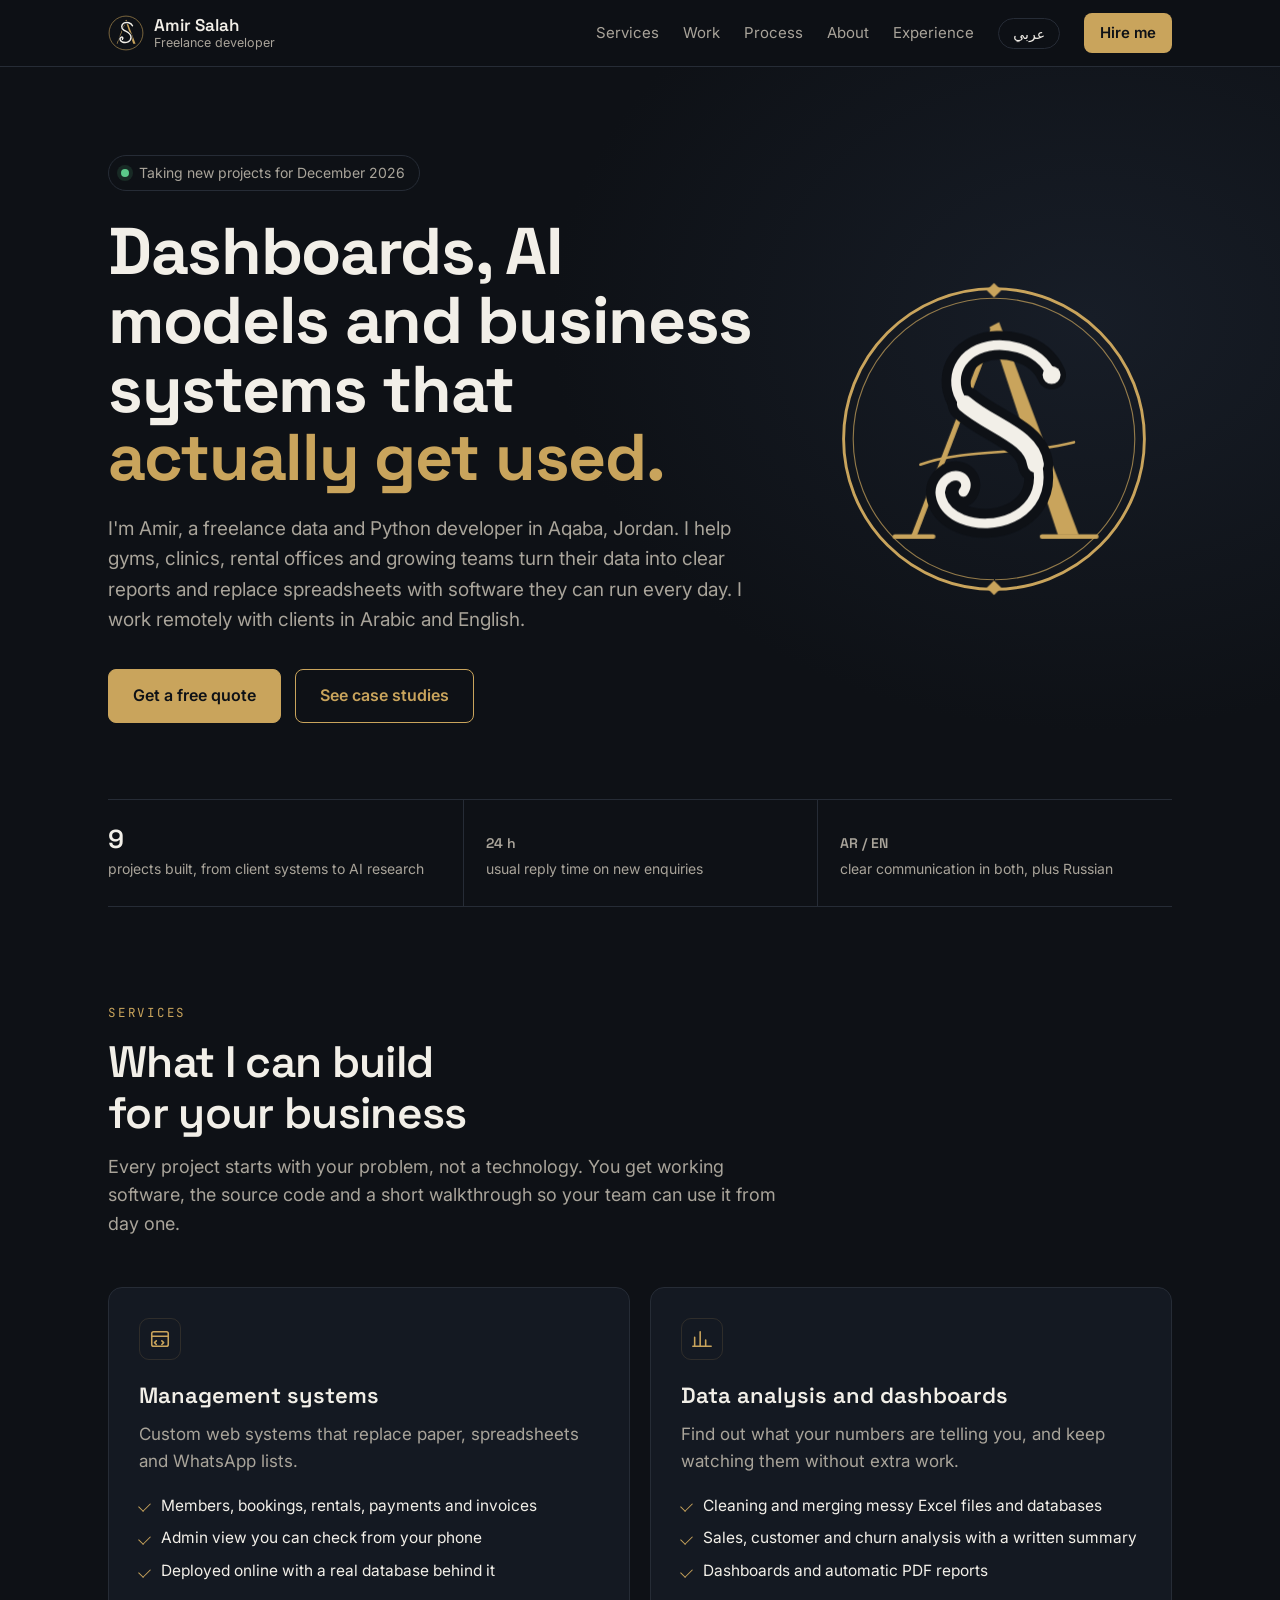
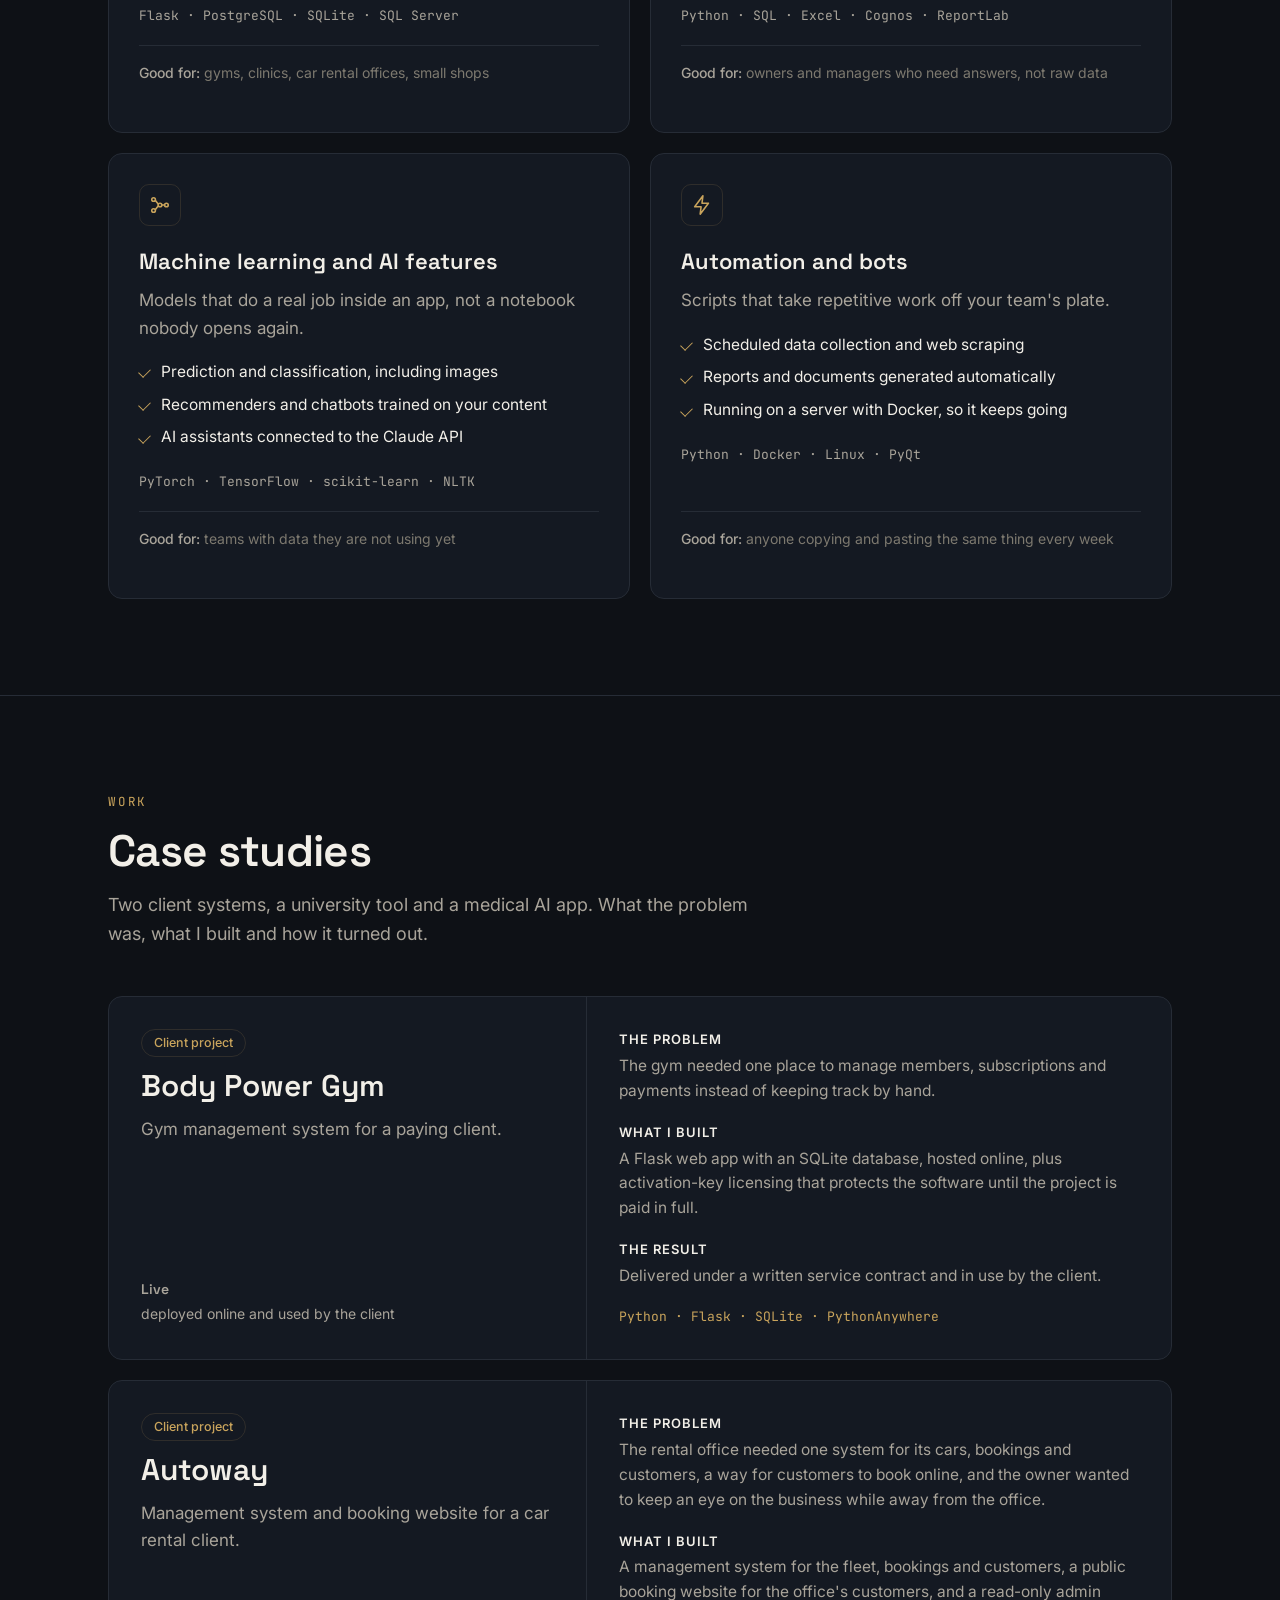
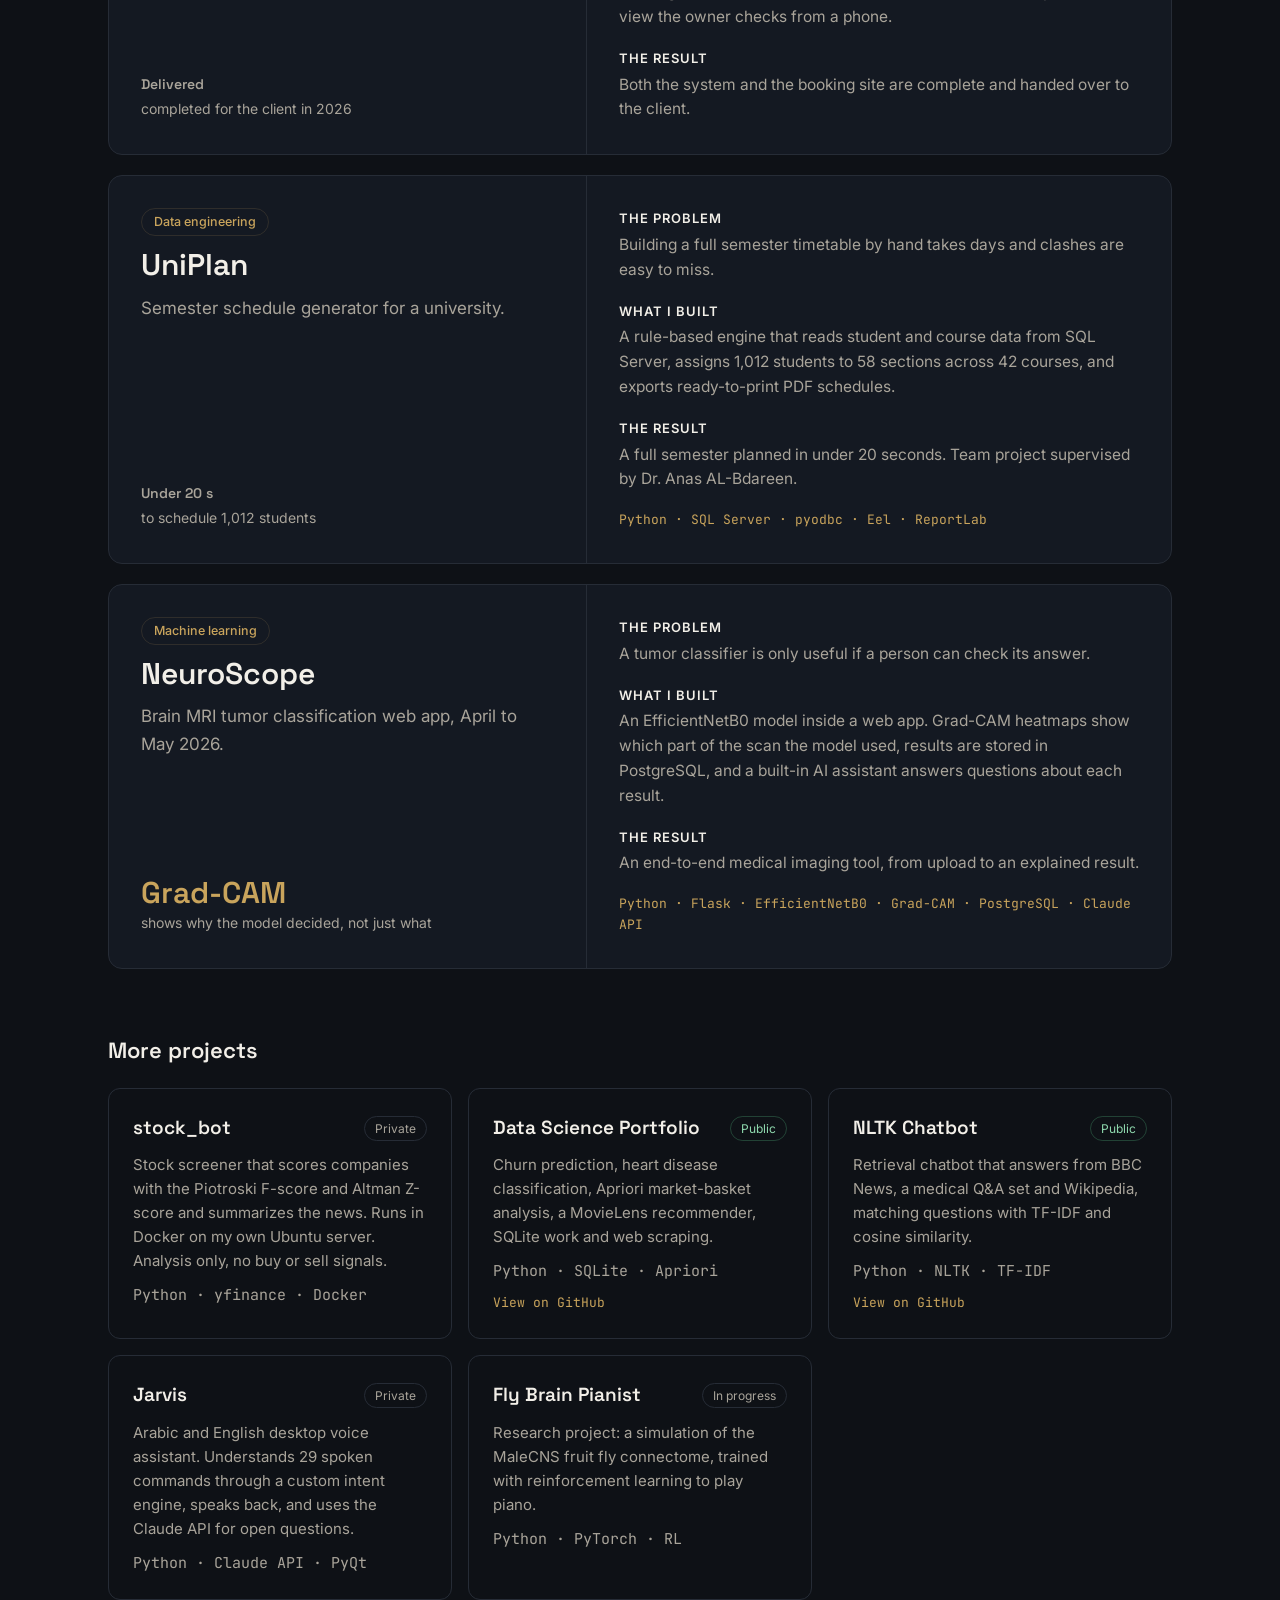
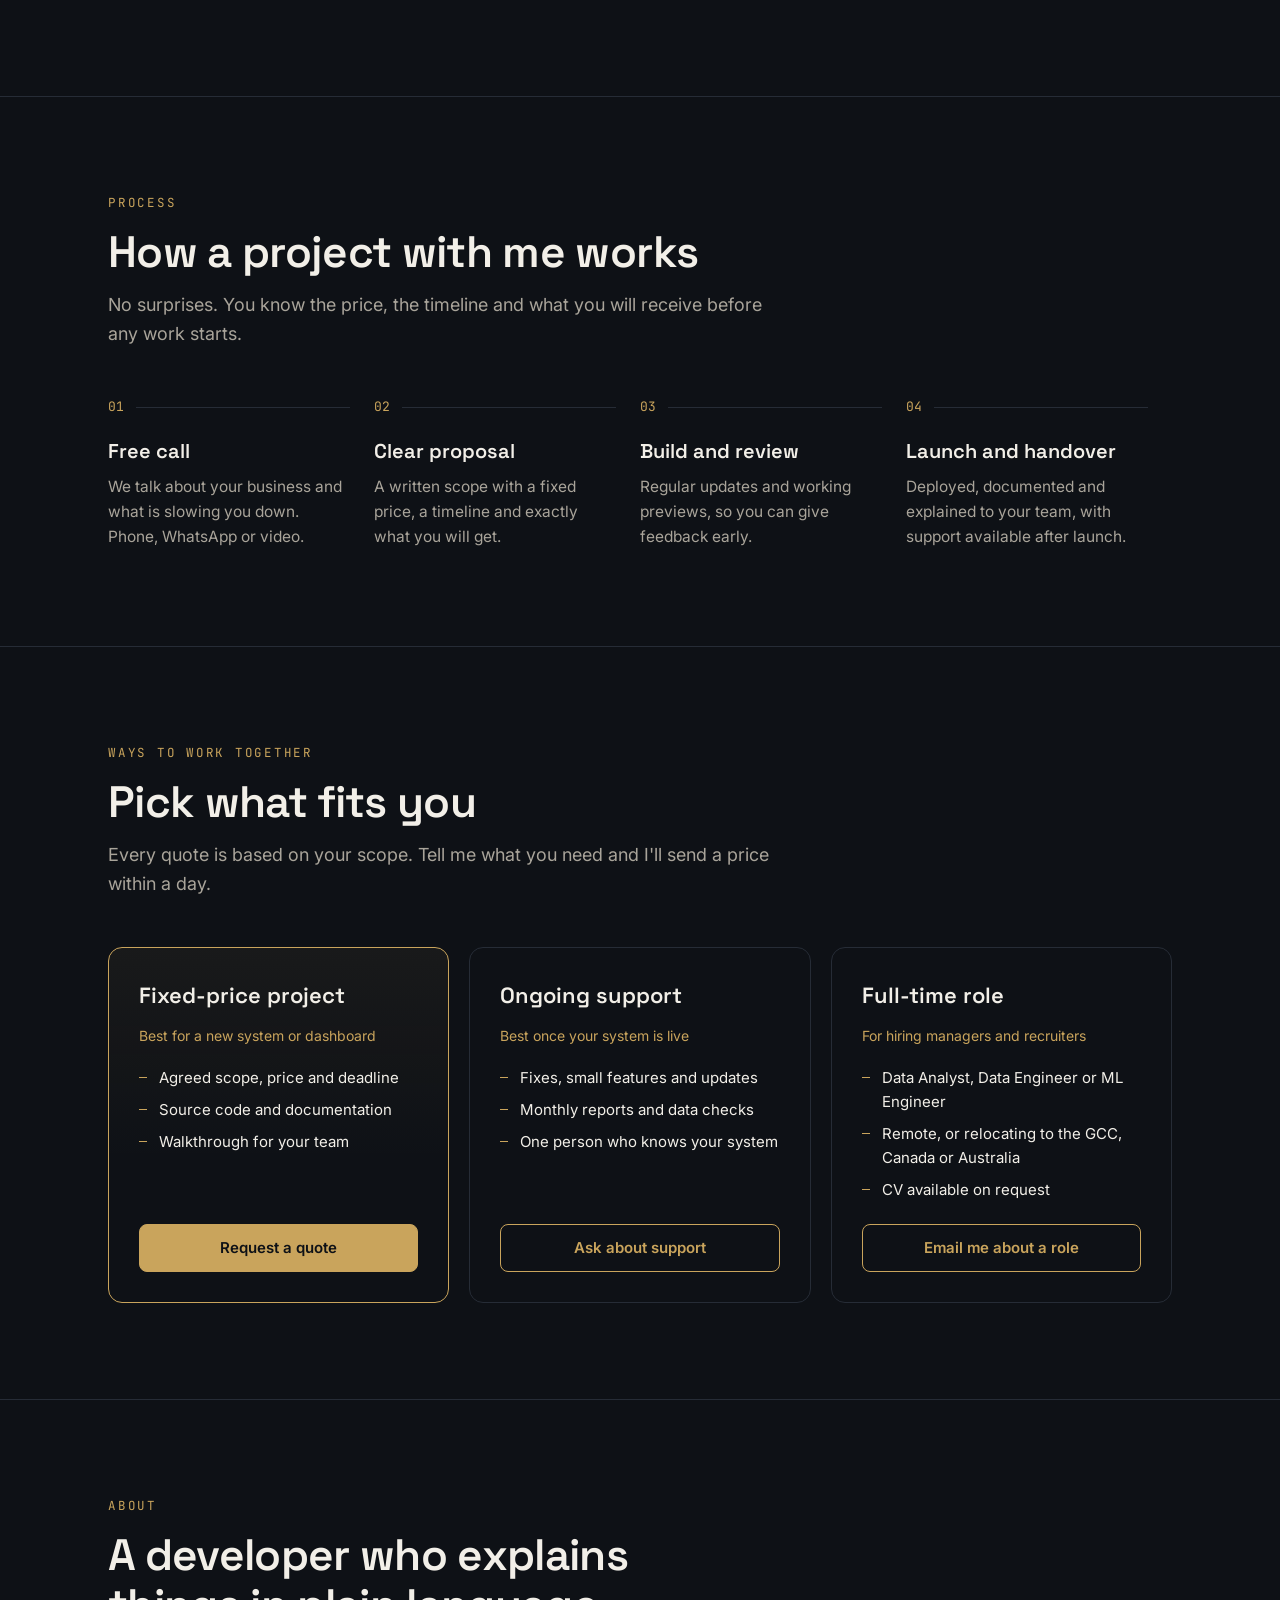
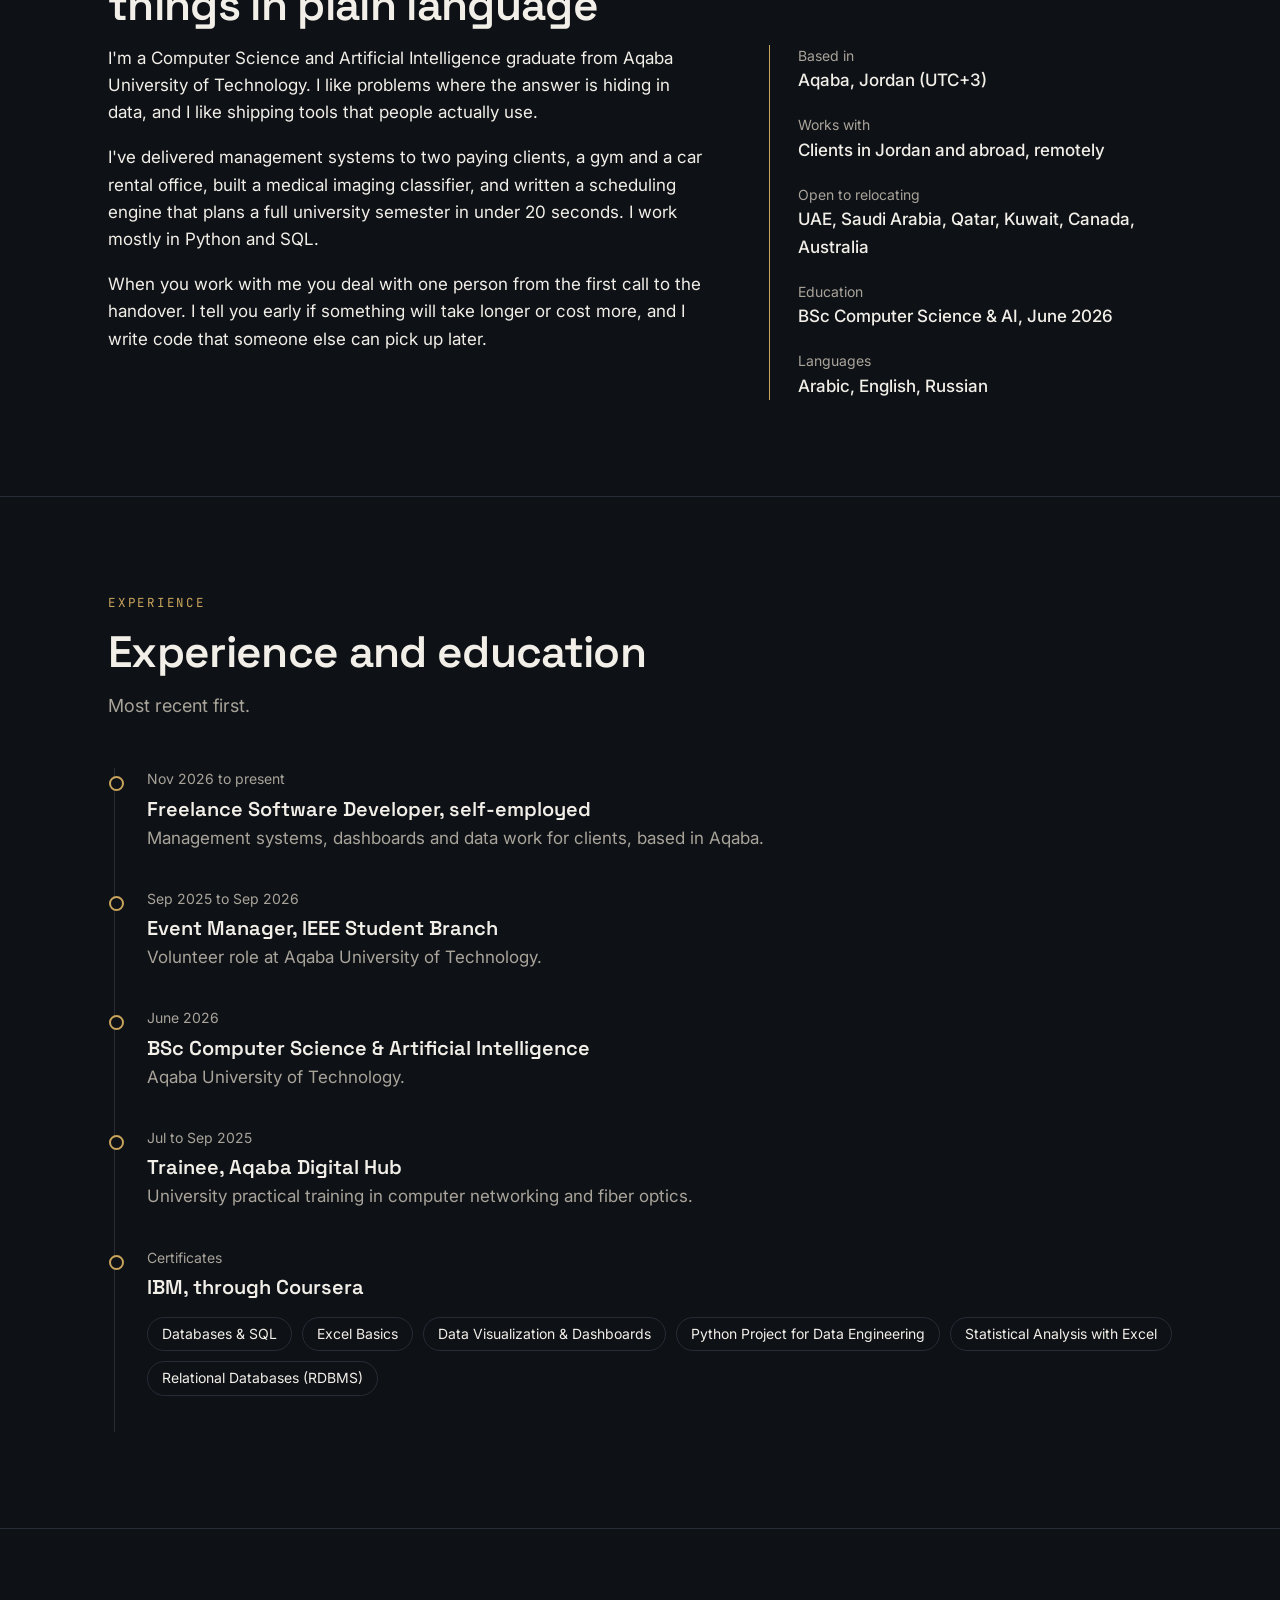
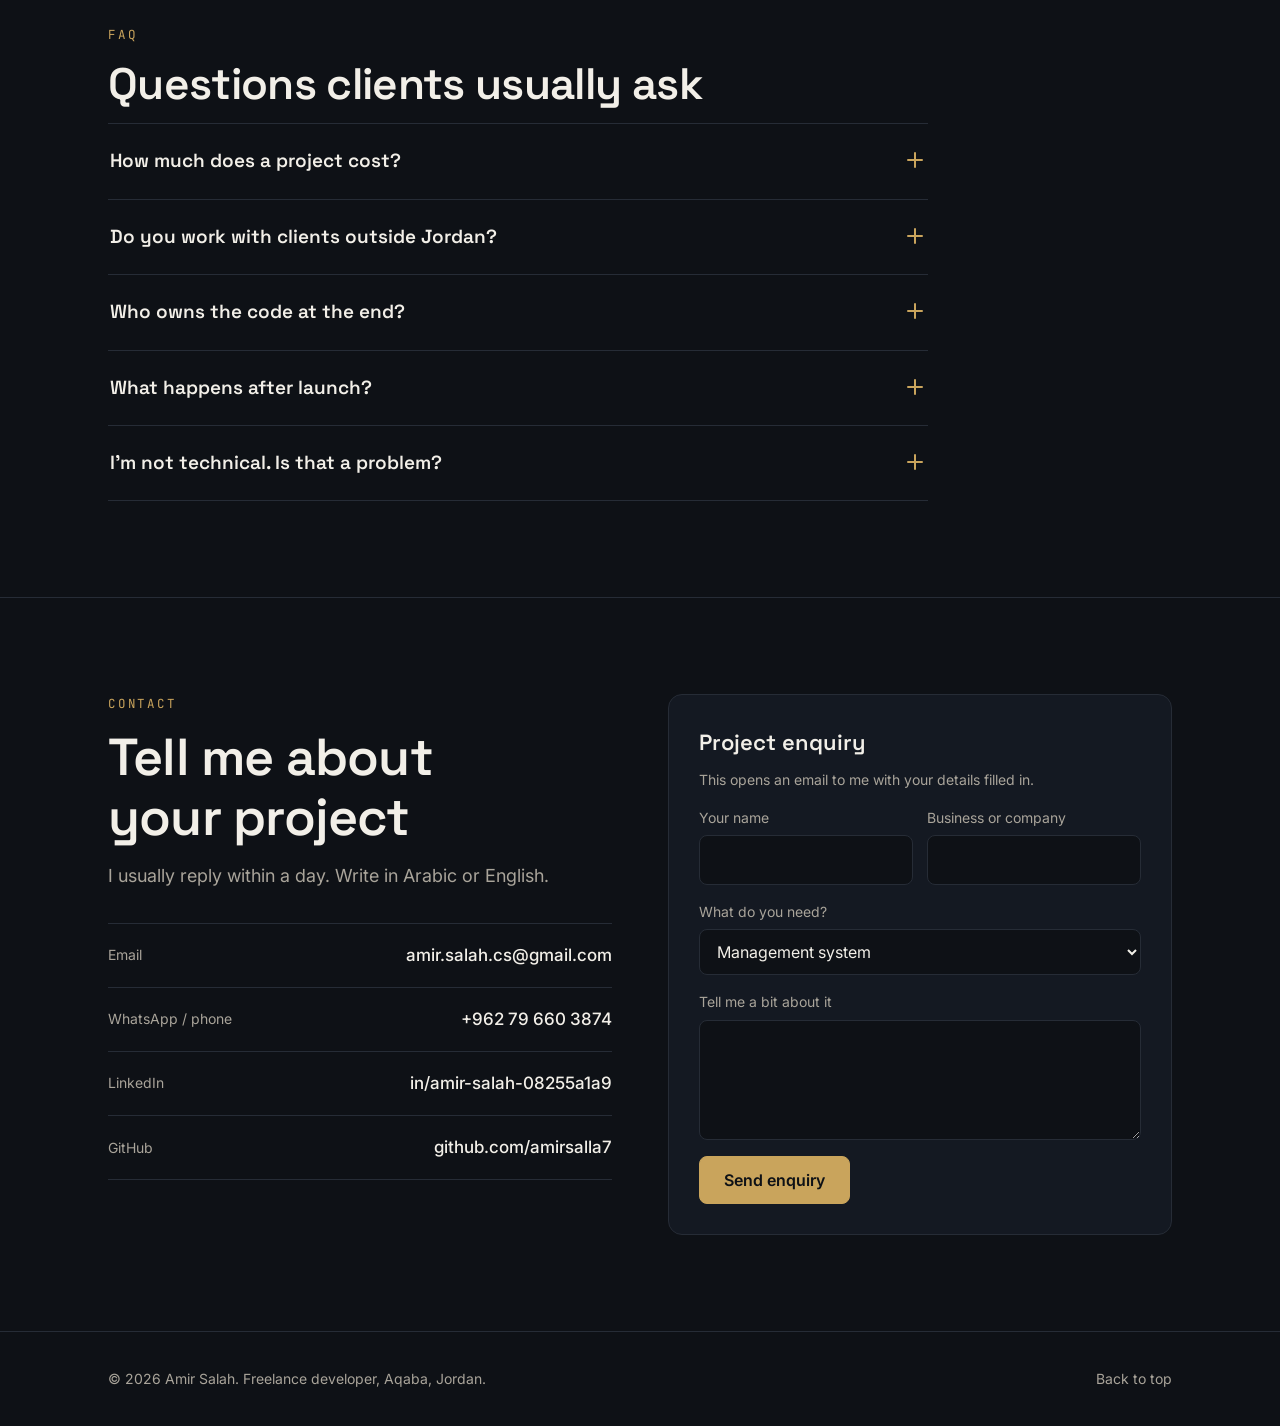
==== index.html @ 219cbfc2 "Remove client systems stat from hero Co-Authored-By: Claude Opus 5.5 <noreply@anthropic.com> Claude-" ====
<!DOCTYPE html>
<html lang="en" dir="ltr">
<head>
<meta charset="utf-8">
<meta name="viewport" content="width=device-width, initial-scale=1">
<title>Amir Salah, Freelance Data and Python Developer</title>
<meta name="description" content="Amir Salah is a freelance developer in Aqaba, Jordan. Dashboards, machine learning models and management systems for businesses, in Arabic and English.">
<meta property="og:title" content="Amir Salah, Freelance Data and Python Developer">
<meta property="og:description" content="Dashboards, machine learning models and management systems for businesses. Based in Aqaba, Jordan, working remotely.">
<meta property="og:type" content="website">
<meta name="theme-color" content="#0E1116">
<link rel="icon" href="data:image/svg+xml,%3Csvg xmlns='http://www.w3.org/2000/svg' viewBox='0 0 100 100'%3E%3Ccircle cx='50' cy='50' r='47' fill='%230E1116' stroke='%23C9A45C' stroke-width='4'/%3E%3Ctext x='50' y='64' font-family='Arial' font-weight='700' font-size='40' fill='%23C9A45C' text-anchor='middle'%3EAS%3C/text%3E%3C/svg%3E">
<link rel="preconnect" href="https://fonts.googleapis.com">
<link rel="preconnect" href="https://fonts.gstatic.com" crossorigin>
<link href="https://fonts.googleapis.com/css2?family=Space+Grotesk:wght@500;600;700&family=Inter:wght@400;500;600&family=JetBrains+Mono:wght@400&family=IBM+Plex+Sans+Arabic:wght@400;500;600;700&display=swap" rel="stylesheet">
<style>
:root{
  --ink:#0E1116; --ink-2:#141922; --ink-3:#1A202B; --line:#262C36;
  --gold:#C9A45C; --gold-2:#D9B76F; --gold-soft:#C9A45C26;
  --text:#F2EFE8; --muted:#A9A49A; --dim:#7D796F;
  --display:'Space Grotesk',system-ui,sans-serif;
  --body:'Inter',system-ui,sans-serif;
  --mono:'JetBrains Mono',ui-monospace,monospace;
}
html[lang="ar"]{ --display:'IBM Plex Sans Arabic',sans-serif; --body:'IBM Plex Sans Arabic',sans-serif; }
html[lang="ar"] .en, html[lang="en"] .ar{display:none !important}

*{box-sizing:border-box;margin:0;padding:0}
html{scroll-behavior:smooth}
body{background:var(--ink);color:var(--text);font-family:var(--body);font-size:17px;line-height:1.6;-webkit-font-smoothing:antialiased}
html[lang="ar"] body{line-height:1.8}
a{color:inherit}
:focus-visible{outline:2px solid var(--gold);outline-offset:3px;border-radius:4px}
.wrap{max-width:1120px;margin:0 auto;padding:0 28px}
@media (max-width:480px){ .wrap{padding:0 18px} }
.eyebrow{font-family:var(--mono);font-size:12.5px;letter-spacing:.14em;text-transform:uppercase;color:var(--gold);margin-bottom:14px}
html[lang="ar"] .eyebrow{font-family:var(--body);letter-spacing:0;font-size:14px;font-weight:600}

/* header */
header{position:sticky;top:0;z-index:10;background:rgba(14,17,22,.88);backdrop-filter:blur(10px);border-bottom:1px solid var(--line)}
.bar{display:flex;align-items:center;justify-content:space-between;height:66px;gap:20px}
.brand{display:flex;align-items:center;gap:10px;text-decoration:none;font-family:var(--display);font-weight:600;font-size:17px;line-height:1.15}
.brand small{display:block;font-family:var(--body);font-weight:400;font-size:12.5px;color:var(--muted)}
.brand svg{width:36px;height:36px;flex:none}
nav{display:flex;align-items:center;gap:24px;font-size:15px}
nav a{text-decoration:none;color:var(--muted)}
nav a:hover{color:var(--text)}
.lang{background:none;border:1px solid var(--line);color:var(--text);font:500 14px var(--body);padding:6px 14px;border-radius:999px;cursor:pointer}
.lang:hover{border-color:var(--gold)}
nav .hire{color:var(--ink);background:var(--gold);padding:8px 16px;border-radius:8px;font-weight:600}
nav .hire:hover{background:var(--gold-2);color:var(--ink)}
@media (max-width:900px){ nav a:not(.hire){display:none} }
@media (max-width:420px){ .brand small{display:none} nav{gap:10px} }

/* buttons */
.btn{display:inline-block;text-decoration:none;font-weight:600;font-size:16px;padding:13px 24px;border-radius:8px;border:1px solid var(--gold);transition:background .2s,color .2s;cursor:pointer;font-family:var(--body)}
.btn.primary{background:var(--gold);color:var(--ink)}
.btn.primary:hover{background:var(--gold-2)}
.btn.ghost{color:var(--gold);background:none}
.btn.ghost:hover{background:var(--gold-soft)}

/* hero */
.hero{padding:88px 0 0;background:radial-gradient(ellipse 60% 70% at 85% 30%,#171D27 0%,transparent 70%)}
.hero .grid{display:grid;grid-template-columns:1.3fr .7fr;gap:48px;align-items:center}
.status{display:inline-flex;align-items:center;gap:10px;font-size:14px;color:var(--muted);margin-bottom:26px;border:1px solid var(--line);border-radius:999px;padding:6px 14px 6px 12px}
.status i{flex:none;width:8px;height:8px;border-radius:50%;background:#5BC98A;box-shadow:0 0 0 4px #5BC98A22}
h1{font-family:var(--display);font-weight:700;font-size:clamp(38px,5.6vw,66px);line-height:1.04;letter-spacing:-.02em;max-width:17ch;text-wrap:balance}
h1 em{font-style:normal;color:var(--gold)}
html[lang="ar"] h1{letter-spacing:0;line-height:1.3}
.sub{color:var(--muted);font-size:19px;max-width:54ch;margin-top:22px}
.ctas{display:flex;flex-wrap:wrap;gap:14px;margin-top:34px}
.mark{width:100%;max-width:320px;justify-self:center}
.proof{display:grid;grid-template-columns:repeat(3,1fr);margin-top:76px;border-top:1px solid var(--line);border-bottom:1px solid var(--line)}
.proof div{padding:24px 22px;border-inline-start:1px solid var(--line)}
.proof div:first-child{border-inline-start:0;padding-inline-start:0}
.proof b{display:block;font-family:var(--display);font-weight:600;font-size:26px;color:var(--text);line-height:1.2}
.proof span{font-size:14px;color:var(--muted)}
@media (max-width:860px){
  .hero{padding-top:48px}
  .hero .grid{grid-template-columns:1fr}
  .mark{order:-1;max-width:120px;justify-self:start}
  .proof{grid-template-columns:1fr;margin-top:52px}
  .proof div{padding:18px 0;border-inline-start:0}
  .proof div+div{border-top:1px solid var(--line)}
}

/* logo draw-in */
.draw{stroke-dasharray:1;stroke-dashoffset:1;animation:draw 1.6s cubic-bezier(.6,0,.2,1) forwards}
.draw.d2{animation-delay:.9s;animation-duration:1.3s}
.fade{opacity:0;animation:fade .7s ease forwards}
.fade.f1{animation-delay:.5s}.fade.f2{animation-delay:.75s}.fade.f3{animation-delay:2.1s}
@keyframes draw{to{stroke-dashoffset:0}}
@keyframes fade{to{opacity:1}}
@media (prefers-reduced-motion:reduce){
  .draw,.fade{animation:none;stroke-dashoffset:0;opacity:1}
  html{scroll-behavior:auto}
}

/* sections */
section{padding:96px 0;border-bottom:1px solid var(--line);scroll-margin-top:66px}
h2{font-family:var(--display);font-weight:600;font-size:clamp(30px,4vw,44px);letter-spacing:-.015em;line-height:1.15;margin-bottom:14px;max-width:24ch;text-wrap:balance}
html[lang="ar"] h2{letter-spacing:0;line-height:1.4}
.intro{color:var(--muted);max-width:62ch;margin-bottom:48px;font-size:18px}
@media (max-width:760px){ section{padding:68px 0} }
.tools{font-family:var(--mono);font-size:13px;color:var(--gold)}
html[lang="ar"] .tools{direction:ltr;text-align:right}

/* services */
.services{display:grid;grid-template-columns:1fr 1fr;gap:20px}
.svc{background:var(--ink-2);border:1px solid var(--line);border-radius:14px;padding:30px;display:flex;flex-direction:column}
.svc .ico{width:42px;height:42px;border-radius:10px;border:1px solid var(--gold-soft);display:grid;place-items:center;margin-bottom:18px}
.svc .ico svg{width:22px;height:22px;stroke:var(--gold)}
.svc h3{font-family:var(--display);font-weight:600;font-size:22px;margin-bottom:8px}
.svc > p{color:var(--muted);margin-bottom:18px}
.svc ul{list-style:none;display:grid;gap:8px;margin-bottom:22px;font-size:15.5px}
.svc li{padding-inline-start:22px;position:relative}
.svc li::before{content:"";position:absolute;inset-inline-start:0;top:.55em;width:10px;height:6px;border-inline-start:1.6px solid var(--gold);border-bottom:1.6px solid var(--gold);transform:rotate(-45deg)}
html[lang="ar"] .svc li::before{transform:rotate(45deg) scaleX(-1)}
.svc .for{font-size:14px;color:var(--dim);margin-top:auto;padding-top:16px;border-top:1px solid var(--line)}
.svc .for b{color:var(--muted);font-weight:500}
@media (max-width:760px){ .services{grid-template-columns:1fr} .svc{padding:24px} }

/* process */
.steps{list-style:none;display:grid;grid-template-columns:repeat(4,1fr);gap:0;counter-reset:s}
.steps li{padding:0 24px 0 0;position:relative}
html[lang="ar"] .steps li{padding:0 0 0 24px}
.steps .n{font-family:var(--mono);font-size:13px;color:var(--gold);display:flex;align-items:center;gap:12px;margin-bottom:18px}
.steps .n::after{content:"";flex:1;height:1px;background:var(--line)}
.steps h3{font-family:var(--display);font-weight:600;font-size:20px;margin-bottom:8px}
.steps p{color:var(--muted);font-size:15.5px}
@media (max-width:860px){ .steps{grid-template-columns:1fr 1fr;row-gap:40px} }
@media (max-width:520px){ .steps{grid-template-columns:1fr;row-gap:32px} }

/* case studies */
.cases{display:grid;gap:20px}
.case{display:grid;grid-template-columns:.9fr 1.1fr;background:var(--ink-2);border:1px solid var(--line);border-radius:14px;overflow:hidden}
.case .head{padding:32px;border-inline-end:1px solid var(--line);display:flex;flex-direction:column;gap:12px}
.tag{display:inline-block;align-self:flex-start;font-size:12.5px;font-weight:500;color:var(--gold);border:1px solid var(--gold-soft);border-radius:999px;padding:3px 12px}
.case h3{font-family:var(--display);font-weight:600;font-size:clamp(24px,3vw,30px);line-height:1.15}
.case .one{color:var(--muted)}
.case .metric{margin-top:auto;padding-top:18px}
.case .metric b{display:block;font-family:var(--display);font-size:30px;font-weight:600;color:var(--gold);line-height:1.1}
.case .metric span{font-size:14px;color:var(--muted)}
.case .body{padding:32px;display:grid;gap:18px;align-content:start}
.case dt{font-size:13px;font-weight:600;color:var(--text);text-transform:uppercase;letter-spacing:.08em;margin-bottom:4px}
html[lang="ar"] .case dt{letter-spacing:0;text-transform:none;font-size:14px}
.case dd{color:var(--muted);font-size:15.5px}
@media (max-width:820px){
  .case{grid-template-columns:1fr}
  .case .head{border-inline-end:0;border-bottom:1px solid var(--line);padding:24px}
  .case .body{padding:24px}
}
.more-h{font-family:var(--display);font-weight:600;font-size:22px;margin:64px 0 20px}
.projects{display:grid;grid-template-columns:repeat(3,1fr);gap:16px}
.proj{border:1px solid var(--line);border-radius:12px;padding:24px;display:flex;flex-direction:column;gap:10px;transition:border-color .2s}
.proj:hover{border-color:#3A4150}
.proj .top{display:flex;justify-content:space-between;align-items:center;gap:10px}
.proj h4{font-family:var(--display);font-weight:600;font-size:19px}
.state{font-size:12px;color:var(--muted);border:1px solid var(--line);border-radius:999px;padding:2px 10px;white-space:nowrap}
.state.pub{color:#8FD9AE;border-color:#5BC98A44}
.proj p{color:var(--muted);font-size:15px;flex:1}
@media (max-width:900px){ .projects{grid-template-columns:1fr 1fr} }
@media (max-width:600px){ .projects{grid-template-columns:1fr} }

/* engagement */
.engage{display:grid;grid-template-columns:repeat(3,1fr);gap:20px}
.plan{border:1px solid var(--line);border-radius:14px;padding:30px;display:flex;flex-direction:column;gap:12px}
.plan.hl{border-color:var(--gold);background:linear-gradient(180deg,#C9A45C0F,transparent 60%)}
.plan h3{font-family:var(--display);font-weight:600;font-size:22px}
.plan .best{font-size:14px;color:var(--gold)}
.plan p{color:var(--muted);font-size:15.5px}
.plan ul{list-style:none;display:grid;gap:8px;font-size:15px;margin:6px 0 10px}
.plan li{padding-inline-start:20px;position:relative}
.plan li::before{content:"";position:absolute;inset-inline-start:0;top:.75em;width:8px;height:1px;background:var(--gold)}
.plan .btn{margin-top:auto;text-align:center;font-size:15px;padding:11px 18px}
@media (max-width:860px){ .engage{grid-template-columns:1fr} }

/* about */
.about{display:grid;grid-template-columns:1.2fr .8fr;gap:56px}
.about p{max-width:62ch;margin-bottom:18px}
.facts{border-inline-start:1px solid var(--gold);padding-inline-start:28px;display:grid;gap:20px;align-content:start}
.facts dt{font-size:14px;color:var(--muted)}
.facts dd{font-weight:500}
@media (max-width:820px){ .about{grid-template-columns:1fr;gap:36px} }

/* timeline */
.timeline{list-style:none;display:grid;border-inline-start:1px solid var(--line);margin-inline-start:6px}
.timeline li{position:relative;padding:0 0 36px 32px}
html[lang="ar"] .timeline li{padding:0 32px 36px 0}
.timeline li::before{content:"";position:absolute;inset-inline-start:-6px;top:8px;width:11px;height:11px;border-radius:50%;background:var(--ink);border:2px solid var(--gold)}
.when{font-size:14px;color:var(--gold);margin-bottom:2px}
.timeline h3{font-family:var(--display);font-weight:600;font-size:20px}
.timeline p{color:var(--muted);max-width:60ch}
.certs{display:flex;flex-wrap:wrap;gap:10px;margin-top:14px}
.certs span{font-size:14px;border:1px solid var(--line);border-radius:999px;padding:5px 14px;color:var(--text)}

/* faq */
.faq{border-top:1px solid var(--line);max-width:820px}
.faq details{border-bottom:1px solid var(--line)}
.faq summary{list-style:none;cursor:pointer;display:flex;justify-content:space-between;gap:20px;padding:22px 2px;font-family:var(--display);font-weight:600;font-size:19px}
.faq summary::-webkit-details-marker{display:none}
.faq summary:hover{color:var(--gold)}
.plus{flex:none;width:22px;height:22px;position:relative;margin-top:3px}
.plus::before,.plus::after{content:"";position:absolute;inset:10px 3px;background:var(--gold);border-radius:2px;transition:transform .25s}
.plus::after{transform:rotate(90deg)}
details[open] .plus::after{transform:rotate(0)}
.faq p{color:var(--muted);padding:0 2px 24px;max-width:68ch}

/* contact */
.contact .grid{display:grid;grid-template-columns:1fr 1fr;gap:56px;align-items:start}
.contact h2{font-size:clamp(32px,4.6vw,52px);max-width:16ch}
.clist{display:grid;gap:0;margin-top:32px;border-top:1px solid var(--line)}
.citem{padding:18px 0;border-bottom:1px solid var(--line);display:flex;justify-content:space-between;align-items:center;gap:16px;text-decoration:none}
.citem small{font-size:14px;color:var(--muted)}
.citem b{font-weight:500;direction:ltr;unicode-bidi:isolate;overflow-wrap:anywhere;text-align:end}
a.citem:hover b{color:var(--gold)}
form{background:var(--ink-2);border:1px solid var(--line);border-radius:14px;padding:30px;display:grid;gap:16px}
form h3{font-family:var(--display);font-weight:600;font-size:22px}
form .note{font-size:14px;color:var(--muted);margin-top:-8px}
label{display:grid;gap:6px;font-size:14px;color:var(--muted)}
input,select,textarea{font:inherit;font-size:16px;color:var(--text);background:var(--ink);border:1px solid var(--line);border-radius:8px;padding:11px 13px;width:100%}
textarea{min-height:120px;resize:vertical}
input:focus,select:focus,textarea:focus{outline:none;border-color:var(--gold)}
.row2{display:grid;grid-template-columns:1fr 1fr;gap:14px}
form .btn{justify-self:start}
@media (max-width:860px){ .contact .grid{grid-template-columns:1fr;gap:40px} }
@media (max-width:480px){ .row2{grid-template-columns:1fr} form{padding:22px} }

footer{padding:36px 0;color:var(--muted);font-size:14px}
footer .wrap{display:flex;justify-content:space-between;gap:20px;flex-wrap:wrap}
footer a{text-decoration:none}
footer a:hover{color:var(--gold)}
</style>
</head>
<body>

<header>
  <div class="wrap bar">
    <a class="brand" href="#top" aria-label="Amir Salah, home">
      <svg viewBox="0 0 100 100" aria-hidden="true"><use href="#as"/></svg>
      <span><span class="en">Amir Salah</span><span class="ar">أمير صلاح</span>
      <small><span class="en">Freelance developer</span><span class="ar">مطوّر مستقل</span></small></span>
    </a>
    <nav aria-label="Sections">
      <a href="#services"><span class="en">Services</span><span class="ar">الخدمات</span></a>
      <a href="#work"><span class="en">Work</span><span class="ar">الأعمال</span></a>
      <a href="#process"><span class="en">Process</span><span class="ar">طريقة العمل</span></a>
      <a href="#about"><span class="en">About</span><span class="ar">عنّي</span></a>
      <a href="#experience"><span class="en">Experience</span><span class="ar">الخبرة</span></a>
      <button class="lang" id="lang" type="button" aria-label="Switch language">عربي</button>
      <a class="hire" href="#contact"><span class="en">Hire me</span><span class="ar">اطلب خدمة</span></a>
    </nav>
  </div>
</header>

<svg width="0" height="0" style="position:absolute" aria-hidden="true">
  <symbol id="as" viewBox="0 0 100 100">
    <circle cx="50" cy="50" r="47" stroke="#C9A45C" stroke-width="1.6" fill="#0E1116"/>
    <path d="M49.2 15 L50.8 15 L26 80 L24.2 80 Z" fill="#C9A45C"/>
    <path d="M48.6 15 L51.6 13.5 L76.5 80 L70 80 Z" fill="#C9A45C"/>
    <path d="M68 30 C64 21 52 19 45 22 C36 26 36 37 44 42 C52 47 64 50 64 62 C64 74 50 79 40 75 C33 72 31 65 36 62 C40 60 43 64 40 67" stroke="#0E1116" stroke-width="9" stroke-linecap="round" fill="none"/>
    <path d="M68 30 C64 21 52 19 45 22 C36 26 36 37 44 42 C52 47 64 50 64 62 C64 74 50 79 40 75 C33 72 31 65 36 62 C40 60 43 64 40 67" stroke="#F2EFE8" stroke-width="4" stroke-linecap="round" fill="none"/>
  </symbol>

<main id="top">
  <div class="hero">
    <div class="wrap">
      <div class="grid">
        <div>
          <p class="status"><i></i>
            <span class="en">Taking new projects for December 2026</span>
            <span class="ar">أستقبل مشاريع جديدة لشهر كانون الأول 2026</span>
          </p>
          <h1>
            <span class="en">Dashboards, AI models and business systems that <em>actually get used.</em></span>
            <span class="ar">لوحات بيانات ونماذج ذكاء اصطناعي وأنظمة أعمال <em>تُستخدم فعلاً.</em></span>
          </h1>
          <p class="sub">
            <span class="en">I'm Amir, a freelance data and Python developer in Aqaba, Jordan. I help gyms, clinics, rental offices and growing teams turn their data into clear reports and replace spreadsheets with software they can run every day. I work remotely with clients in Arabic and English.</span>
            <span class="ar">أنا أمير، مطوّر بيانات وبايثون مستقل من العقبة، الأردن. أساعد الأندية الرياضية والعيادات ومكاتب التأجير والفرق النامية على تحويل بياناتها إلى تقارير واضحة، واستبدال جداول Excel ببرامج تستخدمها كل يوم. أعمل عن بُعد مع العملاء بالعربية والإنجليزية.</span>
          </p>
          <div class="ctas">
            <a class="btn primary" href="#contact"><span class="en">Get a free quote</span><span class="ar">احصل على عرض سعر مجاني</span></a>
            <a class="btn ghost" href="#work"><span class="en">See case studies</span><span class="ar">شاهد الأعمال</span></a>
          </div>
        </div>
        <svg class="mark" viewBox="0 0 100 100" role="img" aria-label="AS monogram">
        <circle class="draw" pathLength="1" cx="50" cy="50" r="47" stroke="#C9A45C" stroke-width=".9" fill="none" transform="rotate(-90 50 50)"/>
        <circle class="draw" pathLength="1" cx="50" cy="50" r="44" stroke="#C9A45C" stroke-width=".35" fill="none" opacity=".7" transform="rotate(90 50 50)"/>
        <path class="fade f1" d="M50 1.2 L52.3 3.5 L50 5.8 L47.7 3.5 Z" fill="#C9A45C"/>
        <path class="fade f1" d="M50 94.2 L52.3 96.5 L50 98.8 L47.7 96.5 Z" fill="#C9A45C"/>
        <path class="fade f1" d="M49.2 15 L50.8 15 L26 80 L24.2 80 Z" fill="#C9A45C"/>
        <path class="fade f2" d="M48.6 15 L51.6 13.5 L76.5 80 L70 80 Z" fill="#C9A45C"/>
        <path class="fade f2" d="M19 80.5 H31" stroke="#C9A45C" stroke-width="1.4" stroke-linecap="round"/>
        <path class="fade f2" d="M65 80.5 H82" stroke="#C9A45C" stroke-width="1.4" stroke-linecap="round"/>
        <path class="fade f2" d="M27 58 C40 53 60 55 75 51" stroke="#C9A45C" stroke-width=".8" stroke-linecap="round" fill="none"/>
        <path class="draw d2" pathLength="1" d="M68 30 C64 21 52 19 45 22 C36 26 36 37 44 42 C52 47 64 50 64 62 C64 74 50 79 40 75 C33 72 31 65 36 62 C40 60 43 64 40 67" stroke="#0E1116" stroke-width="9" stroke-linecap="round" fill="none"/>
        <path class="draw d2" pathLength="1" d="M41 39 C49 46 62 49 63 58" stroke="#0E1116" stroke-width="11" stroke-linecap="round" fill="none"/>
        <path class="draw d2" pathLength="1" d="M68 30 C64 21 52 19 45 22 C36 26 36 37 44 42 C52 47 64 50 64 62 C64 74 50 79 40 75 C33 72 31 65 36 62 C40 60 43 64 40 67" stroke="#F2EFE8" stroke-width="3" stroke-linecap="round" fill="none"/>
        <path class="draw d2" pathLength="1" d="M41 39 C49 46 62 49 63 58" stroke="#F2EFE8" stroke-width="5.2" stroke-linecap="round" fill="none"/>
        <circle class="fade f3" cx="68" cy="30" r="2.8" fill="#F2EFE8"/>
      </svg>
      </div>
      <div class="proof">
        <div><b>9</b><span class="en">projects built, from client systems to AI research</span><span class="ar">مشاريع، من أنظمة لعملاء إلى أبحاث ذكاء اصطناعي</span></div>
        <div><b><span class="en">24 h</span><span class="ar">24 ساعة</span></b><span class="en">usual reply time on new enquiries</span><span class="ar">مدة الرد المعتادة على الطلبات الجديدة</span></div>
        <div><b><span class="en">AR / EN</span><span class="ar">عربي / EN</span></b><span class="en">clear communication in both, plus Russian</span><span class="ar">تواصل واضح باللغتين، إضافة إلى الروسية</span></div>
      </div>
    </div>
  </div>

  <!-- SERVICES -->
  <section id="services">
    <div class="wrap">
      <p class="eyebrow"><span class="en">Services</span><span class="ar">الخدمات</span></p>
      <h2><span class="en">What I can build for your business</span><span class="ar">ماذا أستطيع أن أبني لعملك</span></h2>
      <p class="intro"><span class="en">Every project starts with your problem, not a technology. You get working software, the source code and a short walkthrough so your team can use it from day one.</span><span class="ar">كل مشروع يبدأ من مشكلتك، لا من التقنية. تستلم برنامجاً يعمل، مع الكود المصدري وشرح مختصر ليستخدمه فريقك من اليوم الأول.</span></p>
      <div class="services">
        <div class="svc">
          <div class="ico"><svg viewBox="0 0 24 24" fill="none" stroke-width="1.7" stroke-linecap="round" stroke-linejoin="round"><rect x="3" y="4" width="18" height="16" rx="2"/><path d="M3 9h18M8 14l-2 2 2 2M14 14l2 2-2 2"/></svg></div>
          <h3><span class="en">Management systems</span><span class="ar">أنظمة الإدارة</span></h3>
          <p><span class="en">Custom web systems that replace paper, spreadsheets and WhatsApp lists.</span><span class="ar">أنظمة ويب مخصصة تستبدل الورق وجداول Excel وقوائم الواتساب.</span></p>
          <ul>
            <li><span class="en">Members, bookings, rentals, payments and invoices</span><span class="ar">الأعضاء والحجوزات والتأجير والدفعات والفواتير</span></li>
            <li><span class="en">Admin view you can check from your phone</span><span class="ar">لوحة إدارة تتابعها من هاتفك</span></li>
            <li><span class="en">Deployed online with a real database behind it</span><span class="ar">منشور على الإنترنت مع قاعدة بيانات حقيقية</span></li>
          </ul>
          <p class="tools">Flask · PostgreSQL · SQLite · SQL Server</p>
          <p class="for"><b><span class="en">Good for:</span><span class="ar">مناسب لـ:</span></b> <span class="en">gyms, clinics, car rental offices, small shops</span><span class="ar">الأندية الرياضية، العيادات، مكاتب تأجير السيارات، المحلات الصغيرة</span></p>
        </div>
        <div class="svc">
          <div class="ico"><svg viewBox="0 0 24 24" fill="none" stroke-width="1.7" stroke-linecap="round"><path d="M4 20V10M10 20V4M16 20v-7M22 20H2"/></svg></div>
          <h3><span class="en">Data analysis and dashboards</span><span class="ar">تحليل البيانات ولوحات المتابعة</span></h3>
          <p><span class="en">Find out what your numbers are telling you, and keep watching them without extra work.</span><span class="ar">اعرف ما تقوله أرقامك، وتابعها باستمرار دون جهد إضافي.</span></p>
          <ul>
            <li><span class="en">Cleaning and merging messy Excel files and databases</span><span class="ar">تنظيف ودمج ملفات Excel وقواعد البيانات غير المرتبة</span></li>
            <li><span class="en">Sales, customer and churn analysis with a written summary</span><span class="ar">تحليل المبيعات والعملاء وفقدان العملاء مع ملخص مكتوب</span></li>
            <li><span class="en">Dashboards and automatic PDF reports</span><span class="ar">لوحات متابعة وتقارير PDF تلقائية</span></li>
          </ul>
          <p class="tools">Python · SQL · Excel · Cognos · ReportLab</p>
          <p class="for"><b><span class="en">Good for:</span><span class="ar">مناسب لـ:</span></b> <span class="en">owners and managers who need answers, not raw data</span><span class="ar">المالكين والمدراء الذين يحتاجون إجابات لا بيانات خام</span></p>
        </div>
        <div class="svc">
          <div class="ico"><svg viewBox="0 0 24 24" fill="none" stroke-width="1.7" stroke-linecap="round"><circle cx="5" cy="6" r="2"/><circle cx="5" cy="18" r="2"/><circle cx="19" cy="12" r="2"/><circle cx="12" cy="12" r="2"/><path d="M7 7l3 4M7 17l3-4M14 12h3"/></svg></div>
          <h3><span class="en">Machine learning and AI features</span><span class="ar">تعلّم الآلة وميزات الذكاء الاصطناعي</span></h3>
          <p><span class="en">Models that do a real job inside an app, not a notebook nobody opens again.</span><span class="ar">نماذج تؤدي عملاً حقيقياً داخل تطبيق، لا ملف تجارب لا يفتحه أحد.</span></p>
          <ul>
            <li><span class="en">Prediction and classification, including images</span><span class="ar">التنبؤ والتصنيف، بما فيه تصنيف الصور</span></li>
            <li><span class="en">Recommenders and chatbots trained on your content</span><span class="ar">أنظمة توصية وروبوتات محادثة مبنية على محتواك</span></li>
            <li><span class="en">AI assistants connected to the Claude API</span><span class="ar">مساعدات ذكية مرتبطة بـ Claude API</span></li>
          </ul>
          <p class="tools">PyTorch · TensorFlow · scikit-learn · NLTK</p>
          <p class="for"><b><span class="en">Good for:</span><span class="ar">مناسب لـ:</span></b> <span class="en">teams with data they are not using yet</span><span class="ar">الفرق التي تملك بيانات لا تستفيد منها بعد</span></p>
        </div>
        <div class="svc">
          <div class="ico"><svg viewBox="0 0 24 24" fill="none" stroke-width="1.7" stroke-linecap="round" stroke-linejoin="round"><path d="M13 2L4 14h7l-1 8 9-12h-7z"/></svg></div>
          <h3><span class="en">Automation and bots</span><span class="ar">الأتمتة والبوتات</span></h3>
          <p><span class="en">Scripts that take repetitive work off your team's plate.</span><span class="ar">سكربتات ترفع العمل المتكرر عن فريقك.</span></p>
          <ul>
            <li><span class="en">Scheduled data collection and web scraping</span><span class="ar">جمع البيانات من الويب بشكل دوري</span></li>
            <li><span class="en">Reports and documents generated automatically</span><span class="ar">تقارير ومستندات تُنشأ تلقائياً</span></li>
            <li><span class="en">Running on a server with Docker, so it keeps going</span><span class="ar">تعمل على سيرفر باستخدام Docker لتستمر دون توقف</span></li>
          </ul>
          <p class="tools">Python · Docker · Linux · PyQt</p>
          <p class="for"><b><span class="en">Good for:</span><span class="ar">مناسب لـ:</span></b> <span class="en">anyone copying and pasting the same thing every week</span><span class="ar">كل من ينسخ ويلصق الشيء نفسه كل أسبوع</span></p>
        </div>
      </div>
    </div>
  </section>

  <!-- WORK -->
  <section id="work">
    <div class="wrap">
      <p class="eyebrow"><span class="en">Work</span><span class="ar">الأعمال</span></p>
      <h2><span class="en">Case studies</span><span class="ar">نماذج من أعمالي</span></h2>
      <p class="intro"><span class="en">Two client systems, a university tool and a medical AI app. What the problem was, what I built and how it turned out.</span><span class="ar">نظامان لعملاء، وأداة لجامعة، وتطبيق ذكاء اصطناعي طبي. ما المشكلة، وماذا بنيت، وما النتيجة.</span></p>

      <div class="cases">
        <article class="case">
          <div class="head">
            <span class="tag"><span class="en">Client project</span><span class="ar">مشروع لعميل</span></span>
            <h3>Body Power Gym</h3>
            <p class="one"><span class="en">Gym management system for a paying client.</span><span class="ar">نظام إدارة نادٍ رياضي لعميل.</span></p>
            <div class="metric"><b><span class="en">Live</span><span class="ar">يعمل</span></b><span class="en">deployed online and used by the client</span><span class="ar">منشور على الإنترنت ويستخدمه العميل</span></div>
          </div>
          <dl class="body">
            <div><dt><span class="en">The problem</span><span class="ar">المشكلة</span></dt><dd><span class="en">The gym needed one place to manage members, subscriptions and payments instead of keeping track by hand.</span><span class="ar">احتاج النادي إلى مكان واحد لإدارة الأعضاء والاشتراكات والدفعات بدلاً من المتابعة اليدوية.</span></dd></div>
            <div><dt><span class="en">What I built</span><span class="ar">ماذا بنيت</span></dt><dd><span class="en">A Flask web app with an SQLite database, hosted online, plus activation-key licensing that protects the software until the project is paid in full.</span><span class="ar">تطبيق ويب بـ Flask مع قاعدة بيانات SQLite منشور على الإنترنت، مع نظام ترخيص بمفتاح تفعيل يحمي البرنامج حتى اكتمال الدفع.</span></dd></div>
            <div><dt><span class="en">The result</span><span class="ar">النتيجة</span></dt><dd><span class="en">Delivered under a written service contract and in use by the client.</span><span class="ar">سُلِّم بموجب عقد خدمة مكتوب ويستخدمه العميل.</span></dd></div>
            <p class="tools">Python · Flask · SQLite · PythonAnywhere</p>
          </dl>
        </article>

        <article class="case">
          <div class="head">
            <span class="tag"><span class="en">Client project</span><span class="ar">مشروع لعميل</span></span>
            <h3>Autoway</h3>
            <p class="one"><span class="en">Management system and booking website for a car rental client.</span><span class="ar">نظام إدارة وموقع حجز لعميل يملك مكتب تأجير سيارات.</span></p>
            <div class="metric"><b><span class="en">Delivered</span><span class="ar">مُسلَّم</span></b><span class="en">completed for the client in 2026</span><span class="ar">مكتمل ومسلَّم للعميل في 2026</span></div>
          </div>
          <dl class="body">
            <div><dt><span class="en">The problem</span><span class="ar">المشكلة</span></dt><dd><span class="en">The rental office needed one system for its cars, bookings and customers, a way for customers to book online, and the owner wanted to keep an eye on the business while away from the office.</span><span class="ar">احتاج مكتب التأجير إلى نظام واحد للسيارات والحجوزات والعملاء، وطريقة ليحجز العملاء عبر الإنترنت، وأراد المالك متابعة العمل وهو خارج المكتب.</span></dd></div>
            <div><dt><span class="en">What I built</span><span class="ar">ماذا بنيت</span></dt><dd><span class="en">A management system for the fleet, bookings and customers, a public booking website for the office's customers, and a read-only admin view the owner checks from a phone.</span><span class="ar">نظام إدارة للسيارات والحجوزات والعملاء، وموقع حجز لعملاء المكتب، وواجهة إدارة للقراءة فقط يتابع منها المالك من هاتفه.</span></dd></div>
            <div><dt><span class="en">The result</span><span class="ar">النتيجة</span></dt><dd><span class="en">Both the system and the booking site are complete and handed over to the client.</span><span class="ar">اكتمل النظام وموقع الحجز وسُلِّما للعميل.</span></dd></div>
          </dl>
        </article>

        <article class="case">
          <div class="head">
            <span class="tag"><span class="en">Data engineering</span><span class="ar">هندسة البيانات</span></span>
            <h3>UniPlan</h3>
            <p class="one"><span class="en">Semester schedule generator for a university.</span><span class="ar">مولّد جداول الفصل الدراسي لجامعة.</span></p>
            <div class="metric"><b><span class="en">Under 20 s</span><span class="ar">أقل من 20 ثانية</span></b><span class="en">to schedule 1,012 students</span><span class="ar">لجدولة 1,012 طالباً</span></div>
          </div>
          <dl class="body">
            <div><dt><span class="en">The problem</span><span class="ar">المشكلة</span></dt><dd><span class="en">Building a full semester timetable by hand takes days and clashes are easy to miss.</span><span class="ar">بناء جدول فصل كامل يدوياً يستغرق أياماً، ومن السهل أن تفوت التعارضات.</span></dd></div>
            <div><dt><span class="en">What I built</span><span class="ar">ماذا بنيت</span></dt><dd><span class="en">A rule-based engine that reads student and course data from SQL Server, assigns 1,012 students to 58 sections across 42 courses, and exports ready-to-print PDF schedules.</span><span class="ar">محرّك قائم على القواعد يقرأ بيانات الطلاب والمواد من SQL Server، ويوزّع 1,012 طالباً على 58 شعبة في 42 مادة، ويصدّر جداول PDF جاهزة للطباعة.</span></dd></div>
            <div><dt><span class="en">The result</span><span class="ar">النتيجة</span></dt><dd><span class="en">A full semester planned in under 20 seconds. Team project supervised by Dr. Anas AL-Bdareen.</span><span class="ar">فصل كامل مُخطط في أقل من 20 ثانية. مشروع جماعي بإشراف د. أنس البداريين.</span></dd></div>
            <p class="tools">Python · SQL Server · pyodbc · Eel · ReportLab</p>
          </dl>
        </article>

        <article class="case">
          <div class="head">
            <span class="tag"><span class="en">Machine learning</span><span class="ar">تعلّم الآلة</span></span>
            <h3>NeuroScope</h3>
            <p class="one"><span class="en">Brain MRI tumor classification web app, April to May 2026.</span><span class="ar">تطبيق ويب لتصنيف أورام الدماغ من صور الرنين، نيسان إلى أيار 2026.</span></p>
            <div class="metric"><b>Grad-CAM</b><span class="en">shows why the model decided, not just what</span><span class="ar">يوضّح لماذا قرر النموذج، لا ماذا قرر فقط</span></div>
          </div>
          <dl class="body">
            <div><dt><span class="en">The problem</span><span class="ar">المشكلة</span></dt><dd><span class="en">A tumor classifier is only useful if a person can check its answer.</span><span class="ar">مصنّف الأورام لا يفيد إلا إذا استطاع الإنسان التحقق من إجابته.</span></dd></div>
            <div><dt><span class="en">What I built</span><span class="ar">ماذا بنيت</span></dt><dd><span class="en">An EfficientNetB0 model inside a web app. Grad-CAM heatmaps show which part of the scan the model used, results are stored in PostgreSQL, and a built-in AI assistant answers questions about each result.</span><span class="ar">نموذج EfficientNetB0 داخل تطبيق ويب. خرائط Grad-CAM توضّح أي جزء من الصورة اعتمد عليه النموذج، وتُحفظ النتائج في PostgreSQL، ومساعد ذكي مدمج يجيب عن الأسئلة حول كل نتيجة.</span></dd></div>
            <div><dt><span class="en">The result</span><span class="ar">النتيجة</span></dt><dd><span class="en">An end-to-end medical imaging tool, from upload to an explained result.</span><span class="ar">أداة تصوير طبي متكاملة، من رفع الصورة حتى نتيجة مشروحة.</span></dd></div>
            <p class="tools">Python · Flask · EfficientNetB0 · Grad-CAM · PostgreSQL · Claude API</p>
          </dl>
        </article>
      </div>

      <h3 class="more-h"><span class="en">More projects</span><span class="ar">مشاريع أخرى</span></h3>
      <div class="projects">
        <div class="proj">
          <div class="top"><h4>stock_bot</h4><span class="state"><span class="en">Private</span><span class="ar">خاص</span></span></div>
          <p><span class="en">Stock screener that scores companies with the Piotroski F-score and Altman Z-score and summarizes the news. Runs in Docker on my own Ubuntu server. Analysis only, no buy or sell signals.</span><span class="ar">أداة فرز أسهم تقيّم الشركات بمؤشري Piotroski F-score وAltman Z-score وتلخّص الأخبار. تعمل داخل Docker على سيرفر Ubuntu خاص بي. تحليل فقط، دون توصيات بيع أو شراء.</span></p>
          <p class="tools">Python · yfinance · Docker</p>
        </div>
        <div class="proj">
          <div class="top"><h4>Data Science Portfolio</h4><span class="state pub"><span class="en">Public</span><span class="ar">منشور</span></span></div>
          <p><span class="en">Churn prediction, heart disease classification, Apriori market-basket analysis, a MovieLens recommender, SQLite work and web scraping.</span><span class="ar">التنبؤ بفقدان العملاء، وتصنيف أمراض القلب، وتحليل سلة المشتريات بـ Apriori، ونظام توصية أفلام من MovieLens، واستعلامات SQLite، وجمع بيانات من الويب.</span></p>
          <p class="tools">Python · SQLite · Apriori</p>
          <a class="tools" href="https://github.com/amirsalla7" target="_blank" rel="noopener" style="text-decoration:none"><span class="en">View on GitHub</span><span class="ar">على GitHub</span></a>
        </div>
        <div class="proj">
          <div class="top"><h4>NLTK Chatbot</h4><span class="state pub"><span class="en">Public</span><span class="ar">منشور</span></span></div>
          <p><span class="en">Retrieval chatbot that answers from BBC News, a medical Q&amp;A set and Wikipedia, matching questions with TF-IDF and cosine similarity.</span><span class="ar">روبوت محادثة يجيب من أخبار BBC ومجموعة أسئلة طبية وويكيبيديا، ويطابق الأسئلة باستخدام TF-IDF وتشابه جيب التمام.</span></p>
          <p class="tools">Python · NLTK · TF-IDF</p>
          <a class="tools" href="https://github.com/amirsalla7" target="_blank" rel="noopener" style="text-decoration:none"><span class="en">View on GitHub</span><span class="ar">على GitHub</span></a>
        </div>
        <div class="proj">
          <div class="top"><h4>Jarvis</h4><span class="state"><span class="en">Private</span><span class="ar">خاص</span></span></div>
          <p><span class="en">Arabic and English desktop voice assistant. Understands 29 spoken commands through a custom intent engine, speaks back, and uses the Claude API for open questions.</span><span class="ar">مساعد صوتي لسطح المكتب بالعربية والإنجليزية. يفهم 29 أمراً صوتياً عبر محرّك نوايا مخصص، ويردّ بالصوت، ويستخدم Claude API للأسئلة المفتوحة.</span></p>
          <p class="tools">Python · Claude API · PyQt</p>
        </div>
        <div class="proj">
          <div class="top"><h4>Fly Brain Pianist</h4><span class="state"><span class="en">In progress</span><span class="ar">قيد التطوير</span></span></div>
          <p><span class="en">Research project: a simulation of the MaleCNS fruit fly connectome, trained with reinforcement learning to play piano.</span><span class="ar">مشروع بحثي: محاكاة لشبكة MaleCNS العصبية لذبابة الفاكهة، مدرَّبة بالتعلّم المعزّز على العزف على البيانو.</span></p>
          <p class="tools">Python · PyTorch · RL</p>
        </div>
      </div>
    </div>
  </section>

  <!-- PROCESS -->
  <section id="process">
    <div class="wrap">
      <p class="eyebrow"><span class="en">Process</span><span class="ar">طريقة العمل</span></p>
      <h2><span class="en">How a project with me works</span><span class="ar">كيف يسير المشروع معي</span></h2>
      <p class="intro"><span class="en">No surprises. You know the price, the timeline and what you will receive before any work starts.</span><span class="ar">دون مفاجآت. تعرف السعر والمدة وما ستستلمه قبل أن يبدأ أي عمل.</span></p>
      <ol class="steps">
        <li><p class="n">01</p><h3><span class="en">Free call</span><span class="ar">مكالمة مجانية</span></h3><p><span class="en">We talk about your business and what is slowing you down. Phone, WhatsApp or video.</span><span class="ar">نتحدث عن عملك وما يعطّلك. عبر الهاتف أو واتساب أو مكالمة فيديو.</span></p></li>
        <li><p class="n">02</p><h3><span class="en">Clear proposal</span><span class="ar">عرض واضح</span></h3><p><span class="en">A written scope with a fixed price, a timeline and exactly what you will get.</span><span class="ar">نطاق عمل مكتوب بسعر ثابت ومدة محددة وما ستستلمه بالضبط.</span></p></li>
        <li><p class="n">03</p><h3><span class="en">Build and review</span><span class="ar">التنفيذ والمراجعة</span></h3><p><span class="en">Regular updates and working previews, so you can give feedback early.</span><span class="ar">تحديثات منتظمة ونسخ تجريبية تعمل، لتعطي ملاحظاتك مبكراً.</span></p></li>
        <li><p class="n">04</p><h3><span class="en">Launch and handover</span><span class="ar">الإطلاق والتسليم</span></h3><p><span class="en">Deployed, documented and explained to your team, with support available after launch.</span><span class="ar">نشر وتوثيق وشرح لفريقك، مع دعم متاح بعد الإطلاق.</span></p></li>
      </ol>
    </div>
  </section>

  <!-- ENGAGEMENT -->
  <section id="engage">
    <div class="wrap">
      <p class="eyebrow"><span class="en">Ways to work together</span><span class="ar">طرق التعاون</span></p>
      <h2><span class="en">Pick what fits you</span><span class="ar">اختر ما يناسبك</span></h2>
      <p class="intro"><span class="en">Every quote is based on your scope. Tell me what you need and I'll send a price within a day.</span><span class="ar">كل عرض سعر مبني على نطاق مشروعك. أخبرني بما تحتاجه وسأرسل لك السعر خلال يوم.</span></p>
      <div class="engage">
        <div class="plan hl">
          <h3><span class="en">Fixed-price project</span><span class="ar">مشروع بسعر ثابت</span></h3>
          <p class="best"><span class="en">Best for a new system or dashboard</span><span class="ar">الأنسب لنظام أو لوحة متابعة جديدة</span></p>
          <ul>
            <li><span class="en">Agreed scope, price and deadline</span><span class="ar">نطاق وسعر وموعد تسليم متفق عليها</span></li>
            <li><span class="en">Source code and documentation</span><span class="ar">الكود المصدري والتوثيق</span></li>
            <li><span class="en">Walkthrough for your team</span><span class="ar">شرح لفريقك</span></li>
          </ul>
          <a class="btn primary" href="#contact"><span class="en">Request a quote</span><span class="ar">اطلب عرض سعر</span></a>
        </div>
        <div class="plan">
          <h3><span class="en">Ongoing support</span><span class="ar">دعم مستمر</span></h3>
          <p class="best"><span class="en">Best once your system is live</span><span class="ar">الأنسب بعد تشغيل نظامك</span></p>
          <ul>
            <li><span class="en">Fixes, small features and updates</span><span class="ar">إصلاحات وميزات صغيرة وتحديثات</span></li>
            <li><span class="en">Monthly reports and data checks</span><span class="ar">تقارير شهرية ومراجعة البيانات</span></li>
            <li><span class="en">One person who knows your system</span><span class="ar">شخص واحد يعرف نظامك</span></li>
          </ul>
          <a class="btn ghost" href="#contact"><span class="en">Ask about support</span><span class="ar">اسأل عن الدعم</span></a>
        </div>
        <div class="plan">
          <h3><span class="en">Full-time role</span><span class="ar">وظيفة بدوام كامل</span></h3>
          <p class="best"><span class="en">For hiring managers and recruiters</span><span class="ar">لمدراء التوظيف والمسؤولين عنه</span></p>
          <ul>
            <li><span class="en">Data Analyst, Data Engineer or ML Engineer</span><span class="ar">محلل بيانات، مهندس بيانات، أو مهندس تعلّم آلة</span></li>
            <li><span class="en">Remote, or relocating to the GCC, Canada or Australia</span><span class="ar">عن بُعد، أو الانتقال إلى الخليج أو كندا أو أستراليا</span></li>
            <li><span class="en">CV available on request</span><span class="ar">السيرة الذاتية متاحة عند الطلب</span></li>
          </ul>
          <a class="btn ghost" href="mailto:amir.salah.cs@gmail.com?subject=Job%20opportunity"><span class="en">Email me about a role</span><span class="ar">راسلني بخصوص وظيفة</span></a>
        </div>
      </div>
    </div>
  </section>

  <!-- ABOUT -->
  <section id="about">
    <div class="wrap">
      <p class="eyebrow"><span class="en">About</span><span class="ar">عنّي</span></p>
      <h2><span class="en">A developer who explains things in plain language</span><span class="ar">مطوّر يشرح الأمور بلغة واضحة</span></h2>
      <div class="about">
        <div>
          <p class="en">I'm a Computer Science and Artificial Intelligence graduate from Aqaba University of Technology. I like problems where the answer is hiding in data, and I like shipping tools that people actually use.</p>
          <p class="ar">أنا خريج علوم الحاسوب والذكاء الاصطناعي من جامعة العقبة للتكنولوجيا. أحب المشكلات التي يختبئ حلّها داخل البيانات، وأحب أن أسلّم أدوات يستخدمها الناس فعلاً.</p>
          <p class="en">I've delivered management systems to two paying clients, a gym and a car rental office, built a medical imaging classifier, and written a scheduling engine that plans a full university semester in under 20 seconds. I work mostly in Python and SQL.</p>
          <p class="ar">سلّمت نظامي إدارة لعميلين، نادٍ رياضي ومكتب تأجير سيارات، وبنيت نموذجاً لتصنيف صور الرنين المغناطيسي، وكتبت محرّك جداول يخطط فصلاً جامعياً كاملاً في أقل من 20 ثانية. أعمل غالباً بـ Python وSQL.</p>
          <p class="en">When you work with me you deal with one person from the first call to the handover. I tell you early if something will take longer or cost more, and I write code that someone else can pick up later.</p>
          <p class="ar">عندما تعمل معي تتعامل مع شخص واحد من أول مكالمة حتى التسليم. أخبرك مبكراً إن كان شيء سيتأخر أو سيكلف أكثر، وأكتب كوداً يستطيع غيري متابعته لاحقاً.</p>
        </div>
        <dl class="facts">
          <div><dt><span class="en">Based in</span><span class="ar">مكان الإقامة</span></dt><dd><span class="en">Aqaba, Jordan (UTC+3)</span><span class="ar">العقبة، الأردن (UTC+3)</span></dd></div>
          <div><dt><span class="en">Works with</span><span class="ar">أعمل مع</span></dt><dd><span class="en">Clients in Jordan and abroad, remotely</span><span class="ar">عملاء في الأردن وخارجه، عن بُعد</span></dd></div>
          <div><dt><span class="en">Open to relocating</span><span class="ar">مستعد للانتقال إلى</span></dt><dd><span class="en">UAE, Saudi Arabia, Qatar, Kuwait, Canada, Australia</span><span class="ar">الإمارات، السعودية، قطر، الكويت، كندا، أستراليا</span></dd></div>
          <div><dt><span class="en">Education</span><span class="ar">التعليم</span></dt><dd><span class="en">BSc Computer Science &amp; AI, June 2026</span><span class="ar">بكالوريوس علوم الحاسوب والذكاء الاصطناعي، حزيران 2026</span></dd></div>
          <div><dt><span class="en">Languages</span><span class="ar">اللغات</span></dt><dd><span class="en">Arabic, English, Russian</span><span class="ar">العربية، الإنجليزية، الروسية</span></dd></div>
        </dl>
      </div>
    </div>
  </section>

  <!-- EXPERIENCE -->
  <section id="experience">
    <div class="wrap">
      <p class="eyebrow"><span class="en">Experience</span><span class="ar">الخبرة</span></p>
      <h2><span class="en">Experience and education</span><span class="ar">الخبرة والتعليم</span></h2>
      <p class="intro"><span class="en">Most recent first.</span><span class="ar">الأحدث أولاً.</span></p>
      <ol class="timeline">
        <li>
          <p class="when"><span class="en">Nov 2026 to present</span><span class="ar">تشرين الثاني 2026 حتى الآن</span></p>
          <h3><span class="en">Freelance Software Developer, self-employed</span><span class="ar">مطوّر برمجيات مستقل، عمل حر</span></h3>
          <p><span class="en">Management systems, dashboards and data work for clients, based in Aqaba.</span><span class="ar">أنظمة إدارة ولوحات متابعة وتحليل بيانات للعملاء، من العقبة.</span></p>
        </li>
        <li>
          <p class="when"><span class="en">Sep 2025 to Sep 2026</span><span class="ar">أيلول 2025 إلى أيلول 2026</span></p>
          <h3><span class="en">Event Manager, IEEE Student Branch</span><span class="ar">مدير الفعاليات، فرع IEEE الطلابي</span></h3>
          <p><span class="en">Volunteer role at Aqaba University of Technology.</span><span class="ar">عمل تطوعي في جامعة العقبة للتكنولوجيا.</span></p>
        </li>
        <li>
          <p class="when"><span class="en">June 2026</span><span class="ar">حزيران 2026</span></p>
          <h3><span class="en">BSc Computer Science &amp; Artificial Intelligence</span><span class="ar">بكالوريوس علوم الحاسوب والذكاء الاصطناعي</span></h3>
          <p><span class="en">Aqaba University of Technology.</span><span class="ar">جامعة العقبة للتكنولوجيا.</span></p>
        </li>
        <li>
          <p class="when"><span class="en">Jul to Sep 2025</span><span class="ar">تموز إلى أيلول 2025</span></p>
          <h3><span class="en">Trainee, Aqaba Digital Hub</span><span class="ar">متدرّب، Aqaba Digital Hub</span></h3>
          <p><span class="en">University practical training in computer networking and fiber optics.</span><span class="ar">تدريب عملي جامعي في شبكات الحاسوب والألياف الضوئية.</span></p>
        </li>
        <li>
          <p class="when"><span class="en">Certificates</span><span class="ar">الشهادات</span></p>
          <h3><span class="en">IBM, through Coursera</span><span class="ar">IBM عبر Coursera</span></h3>
          <div class="certs">
            <span>Databases &amp; SQL</span>
            <span>Excel Basics</span>
            <span>Data Visualization &amp; Dashboards</span>
            <span>Python Project for Data Engineering</span>
            <span>Statistical Analysis with Excel</span>
            <span>Relational Databases (RDBMS)</span>
          </div>
        </li>
      </ol>
    </div>
  </section>

  <!-- FAQ -->
  <section id="faq">
    <div class="wrap">
      <p class="eyebrow"><span class="en">FAQ</span><span class="ar">أسئلة شائعة</span></p>
      <h2><span class="en">Questions clients usually ask</span><span class="ar">أسئلة يطرحها العملاء عادةً</span></h2>
      <div class="faq">
        <details>
          <summary><span><span class="en">How much does a project cost?</span><span class="ar">كم تكلفة المشروع؟</span></span><span class="plus" aria-hidden="true"></span></summary>
          <p><span class="en">It depends on the scope. After a short call I send a fixed price in writing, so you know the full cost before anything starts.</span><span class="ar">يعتمد على نطاق العمل. بعد مكالمة قصيرة أرسل لك سعراً ثابتاً مكتوباً، لتعرف التكلفة كاملة قبل أن يبدأ أي شيء.</span></p>
        </details>
        <details>
          <summary><span><span class="en">Do you work with clients outside Jordan?</span><span class="ar">هل تعمل مع عملاء خارج الأردن؟</span></span><span class="plus" aria-hidden="true"></span></summary>
          <p><span class="en">Yes. I work remotely and communicate in Arabic or English, so location is not a problem.</span><span class="ar">نعم. أعمل عن بُعد وأتواصل بالعربية أو الإنجليزية، فالموقع ليس مشكلة.</span></p>
        </details>
        <details>
          <summary><span><span class="en">Who owns the code at the end?</span><span class="ar">لمن يعود الكود في النهاية؟</span></span><span class="plus" aria-hidden="true"></span></summary>
          <p><span class="en">You do. Once the project is paid in full you receive the source code and everything needed to run it.</span><span class="ar">لك. بعد اكتمال الدفع تستلم الكود المصدري وكل ما تحتاجه لتشغيله.</span></p>
        </details>
        <details>
          <summary><span><span class="en">What happens after launch?</span><span class="ar">ماذا يحدث بعد الإطلاق؟</span></span><span class="plus" aria-hidden="true"></span></summary>
          <p><span class="en">I stay available for fixes and changes. If you need regular updates or reports, we can agree on ongoing support.</span><span class="ar">أبقى متاحاً للإصلاحات والتعديلات. وإذا احتجت تحديثات أو تقارير منتظمة، نتفق على دعم مستمر.</span></p>
        </details>
        <details>
          <summary><span><span class="en">I'm not technical. Is that a problem?</span><span class="ar">لست تقنياً، هل هذه مشكلة؟</span></span><span class="plus" aria-hidden="true"></span></summary>
          <p><span class="en">Not at all. Most of my clients aren't. Tell me how your business works today and I'll handle the technical side and explain it plainly.</span><span class="ar">أبداً. معظم عملائي ليسوا تقنيين. أخبرني كيف يسير عملك اليوم، وأنا أتولى الجانب التقني وأشرحه ببساطة.</span></p>
        </details>
      </div>
    </div>
  </section>

  <!-- CONTACT -->
  <section id="contact" class="contact">
    <div class="wrap grid">
      <div>
        <p class="eyebrow"><span class="en">Contact</span><span class="ar">تواصل</span></p>
        <h2><span class="en">Tell me about your project</span><span class="ar">حدّثني عن مشروعك</span></h2>
        <p class="intro" style="margin-bottom:0"><span class="en">I usually reply within a day. Write in Arabic or English.</span><span class="ar">أردّ عادةً خلال يوم. راسلني بالعربية أو الإنجليزية.</span></p>
        <div class="clist">
          <a class="citem" href="mailto:amir.salah.cs@gmail.com"><small><span class="en">Email</span><span class="ar">الإيميل</span></small><b>amir.salah.cs@gmail.com</b></a>
          <a class="citem" href="https://wa.me/962796603874" target="_blank" rel="noopener"><small><span class="en">WhatsApp / phone</span><span class="ar">واتساب / هاتف</span></small><b>+962 79 660 3874</b></a>
          <a class="citem" href="https://www.linkedin.com/in/amir-salah-08255a1a9" target="_blank" rel="noopener"><small>LinkedIn</small><b>in/amir-salah-08255a1a9</b></a>
          <a class="citem" href="https://github.com/amirsalla7" target="_blank" rel="noopener"><small>GitHub</small><b>github.com/amirsalla7</b></a>
        </div>
      </div>
      <form id="enquiry">
        <h3><span class="en">Project enquiry</span><span class="ar">طلب مشروع</span></h3>
        <p class="note"><span class="en">This opens an email to me with your details filled in.</span><span class="ar">سيفتح هذا رسالة إيميل لي بتفاصيلك جاهزة.</span></p>
        <div class="row2">
          <label><span class="en">Your name</span><span class="ar">اسمك</span><input name="name" required autocomplete="name"></label>
          <label><span class="en">Business or company</span><span class="ar">النشاط أو الشركة</span><input name="company" autocomplete="organization"></label>
        </div>
        <label><span class="en">What do you need?</span><span class="ar">ماذا تحتاج؟</span>
          <select name="type">
            <option value="Management system" data-ar="نظام إدارة">Management system</option>
            <option value="Data analysis or dashboard" data-ar="تحليل بيانات أو لوحة متابعة">Data analysis or dashboard</option>
            <option value="Machine learning or AI" data-ar="تعلّم آلة أو ذكاء اصطناعي">Machine learning or AI</option>
            <option value="Automation or bot" data-ar="أتمتة أو بوت">Automation or bot</option>
            <option value="Job opportunity" data-ar="فرصة وظيفية">Job opportunity</option>
            <option value="Something else" data-ar="شيء آخر">Something else</option>
          </select>
        </label>
        <label><span class="en">Tell me a bit about it</span><span class="ar">أخبرني باختصار</span><textarea name="msg" required></textarea></label>
        <button class="btn primary" type="submit"><span class="en">Send enquiry</span><span class="ar">أرسل الطلب</span></button>
      </form>
    </div>
  </section>
</main>

<footer>
  <div class="wrap">
    <span>© 2026 Amir Salah. <span class="en">Freelance developer, Aqaba, Jordan.</span><span class="ar">مطوّر مستقل، العقبة، الأردن.</span></span>
    <span><a href="#top"><span class="en">Back to top</span><span class="ar">العودة للأعلى</span></a></span>
  </div>
</footer>

<script>
(function(){
  var root=document.documentElement, btn=document.getElementById('lang');
  var opts=document.querySelectorAll('#enquiry option');
  opts.forEach(function(o){ o.setAttribute('data-en',o.textContent); });
  function set(l){
    root.lang=l; root.dir=(l==='ar')?'rtl':'ltr';
    btn.textContent=(l==='ar')?'English':'عربي';
    document.title=(l==='ar')?'أمير صلاح، مطوّر بيانات وبايثون مستقل':'Amir Salah, Freelance Data and Python Developer';
    opts.forEach(function(o){ o.textContent=o.getAttribute(l==='ar'?'data-ar':'data-en'); });
    try{localStorage.setItem('lang',l)}catch(e){}
  }
  var saved=null; try{saved=localStorage.getItem('lang')}catch(e){}
  if(saved==='ar') set('ar');
  btn.addEventListener('click',function(){ set(root.lang==='ar'?'en':'ar'); });

  document.getElementById('enquiry').addEventListener('submit',function(e){
    e.preventDefault();
    var f=e.target, name=f.name.value.trim(), co=f.company.value.trim(), type=f.type.value, msg=f.msg.value.trim();
    var subject='Project enquiry: '+type+(co?' ('+co+')':'');
    var body='Name: '+name+'\nBusiness: '+(co||'-')+'\nNeed: '+type+'\n\n'+msg;
    location.href='mailto:amir.salah.cs@gmail.com?subject='+encodeURIComponent(subject)+'&body='+encodeURIComponent(body);
  });
})();
</script>
</body>
</html>
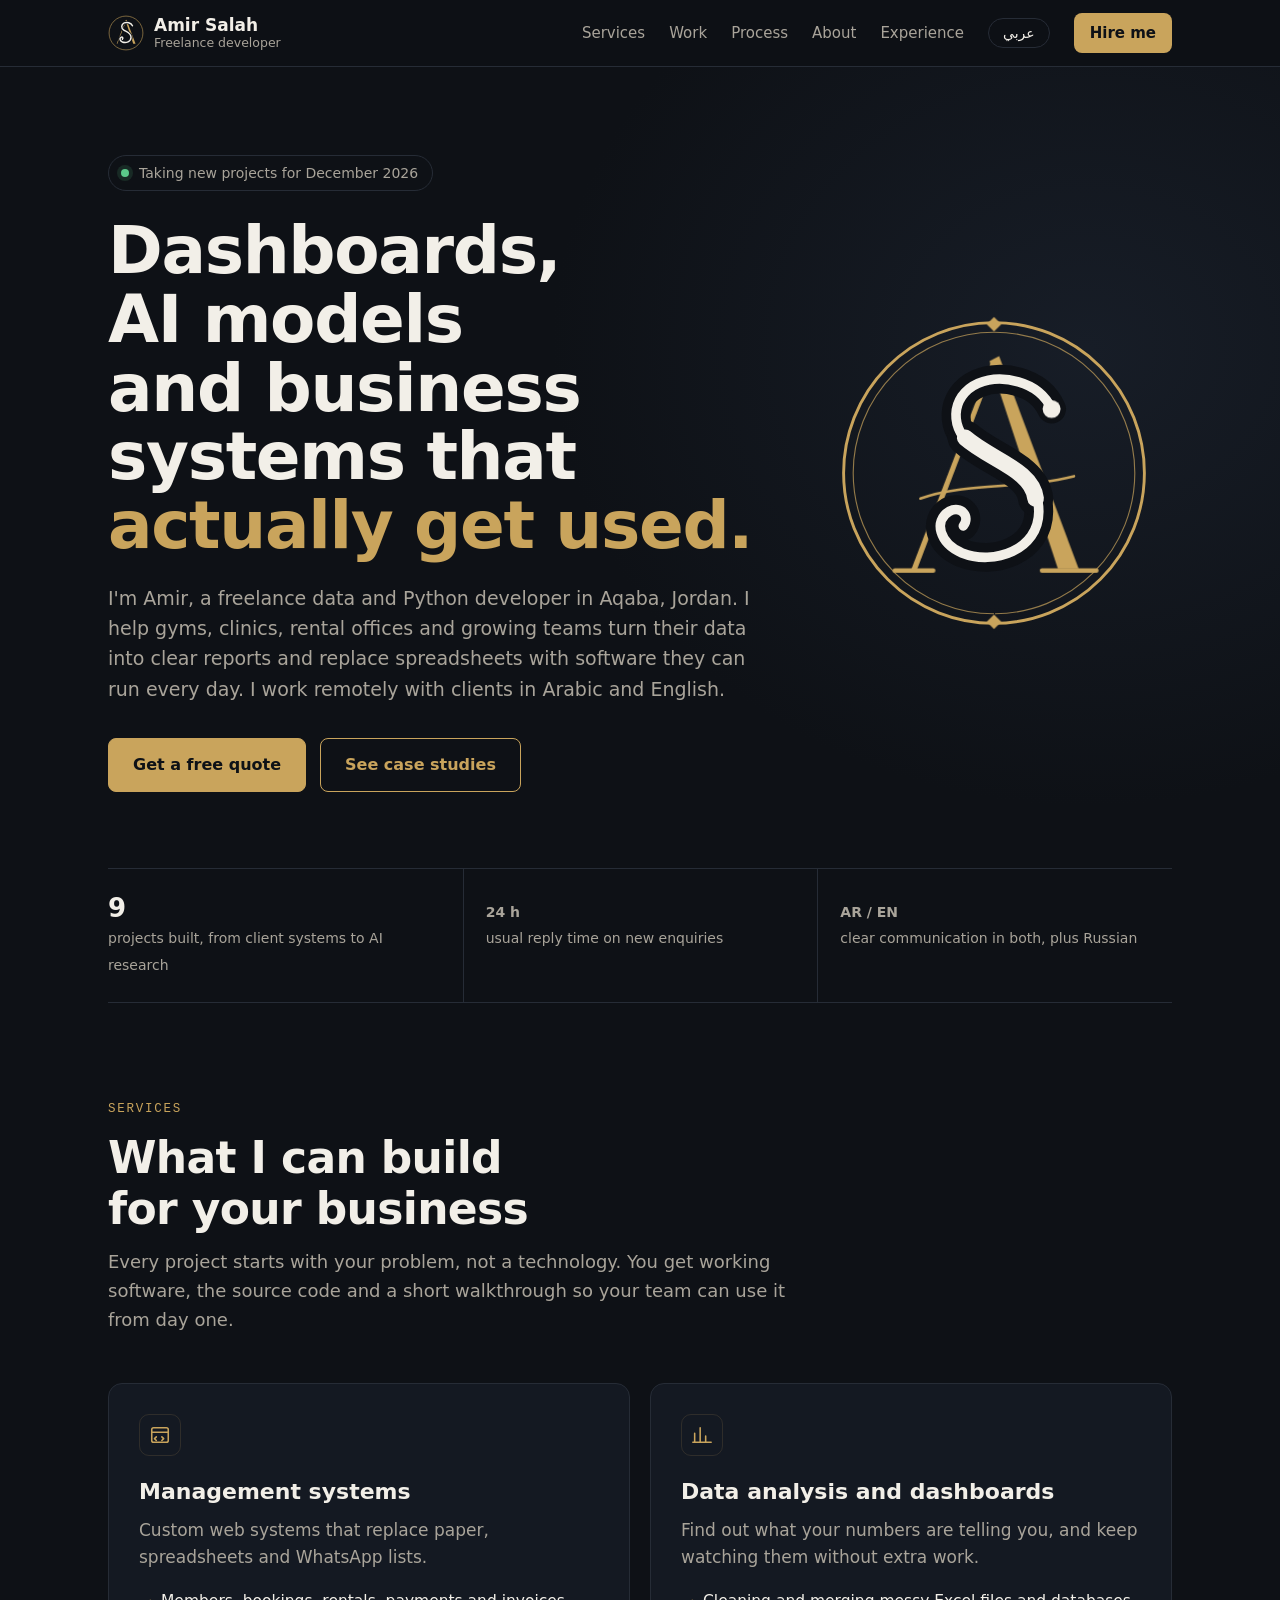
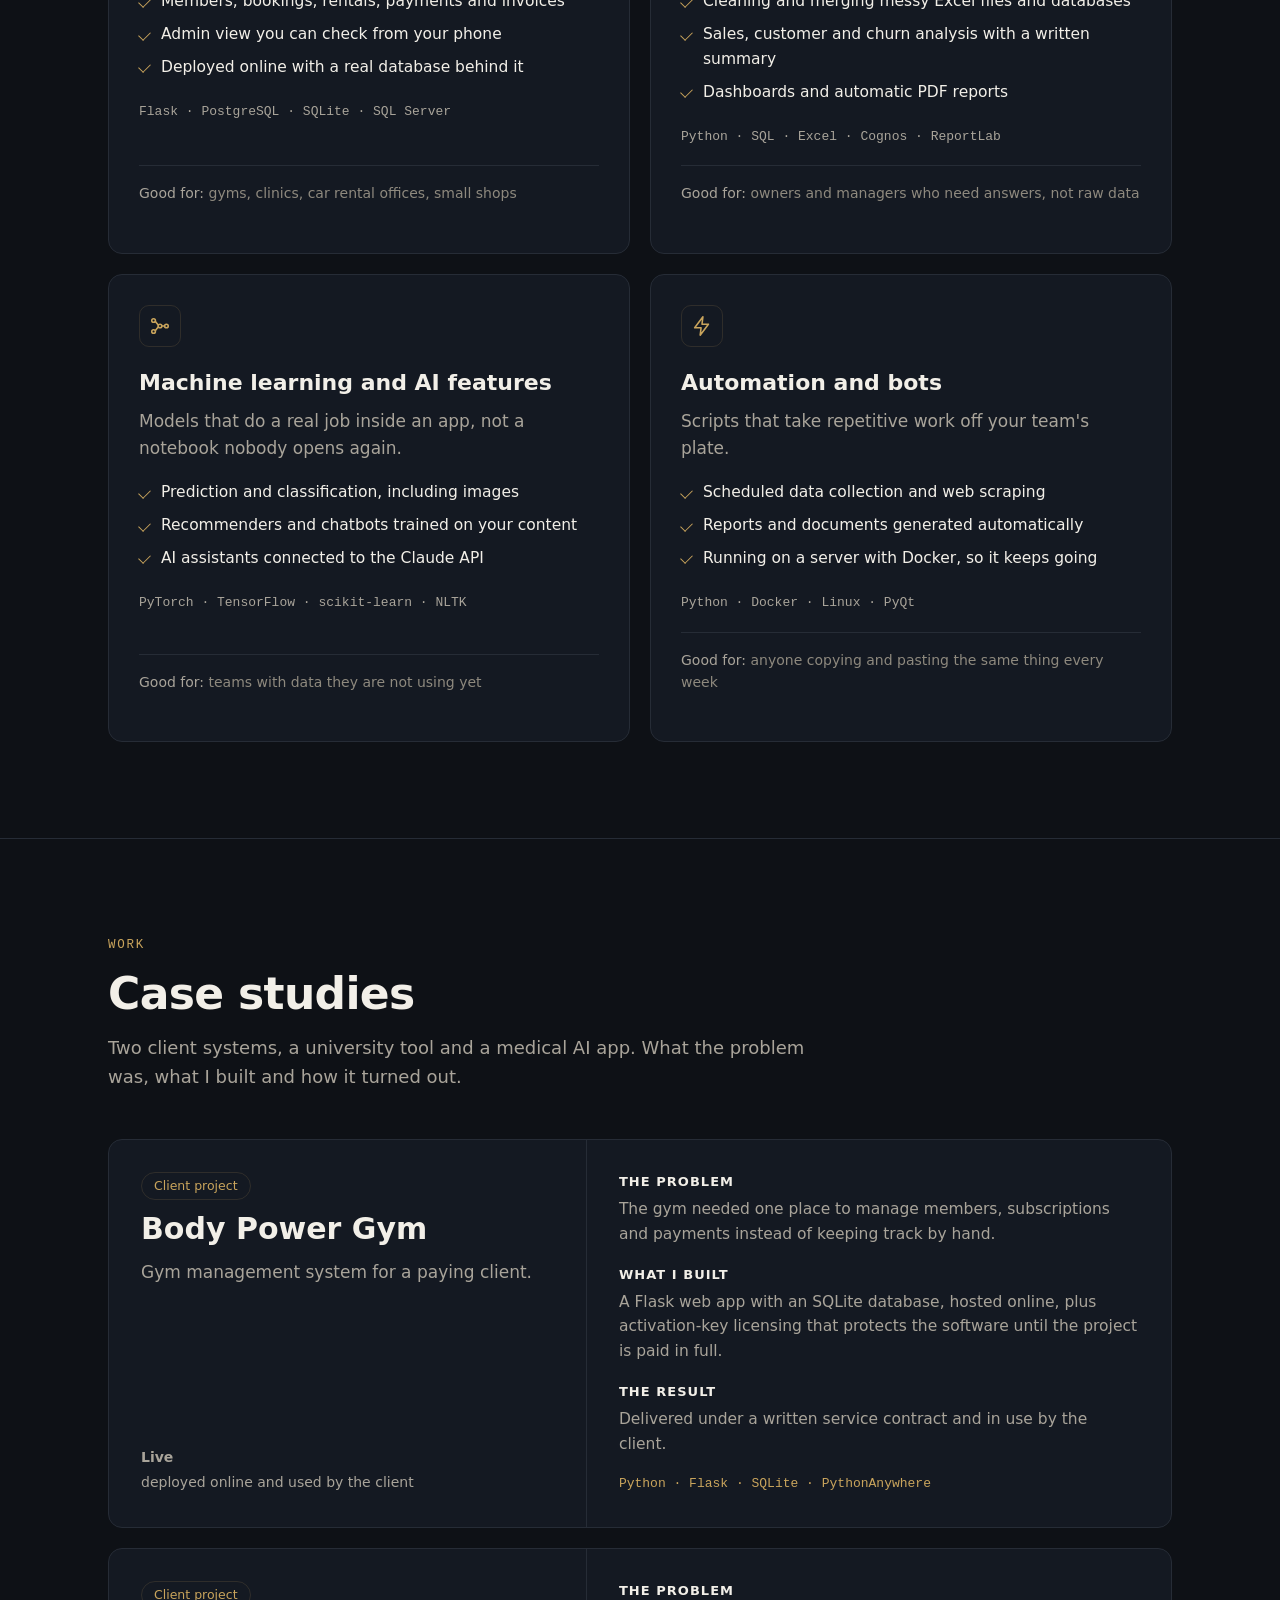
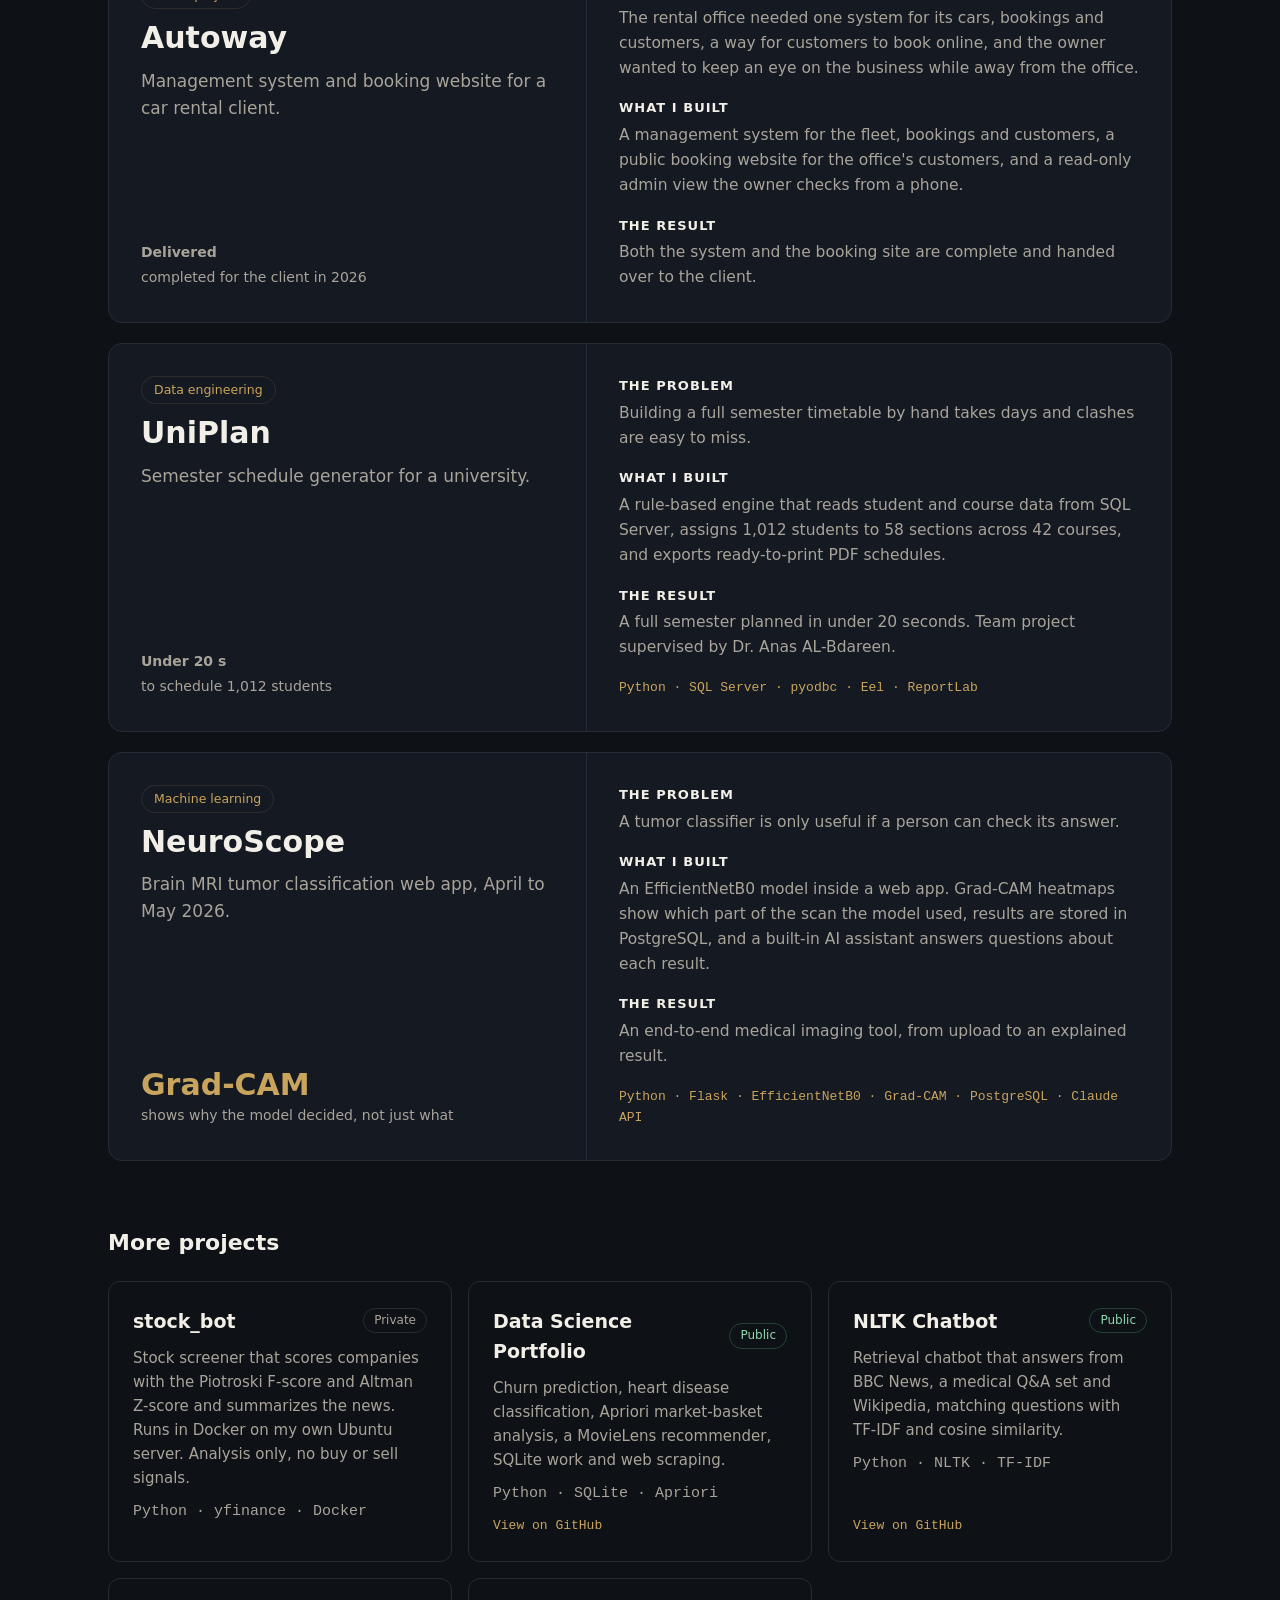
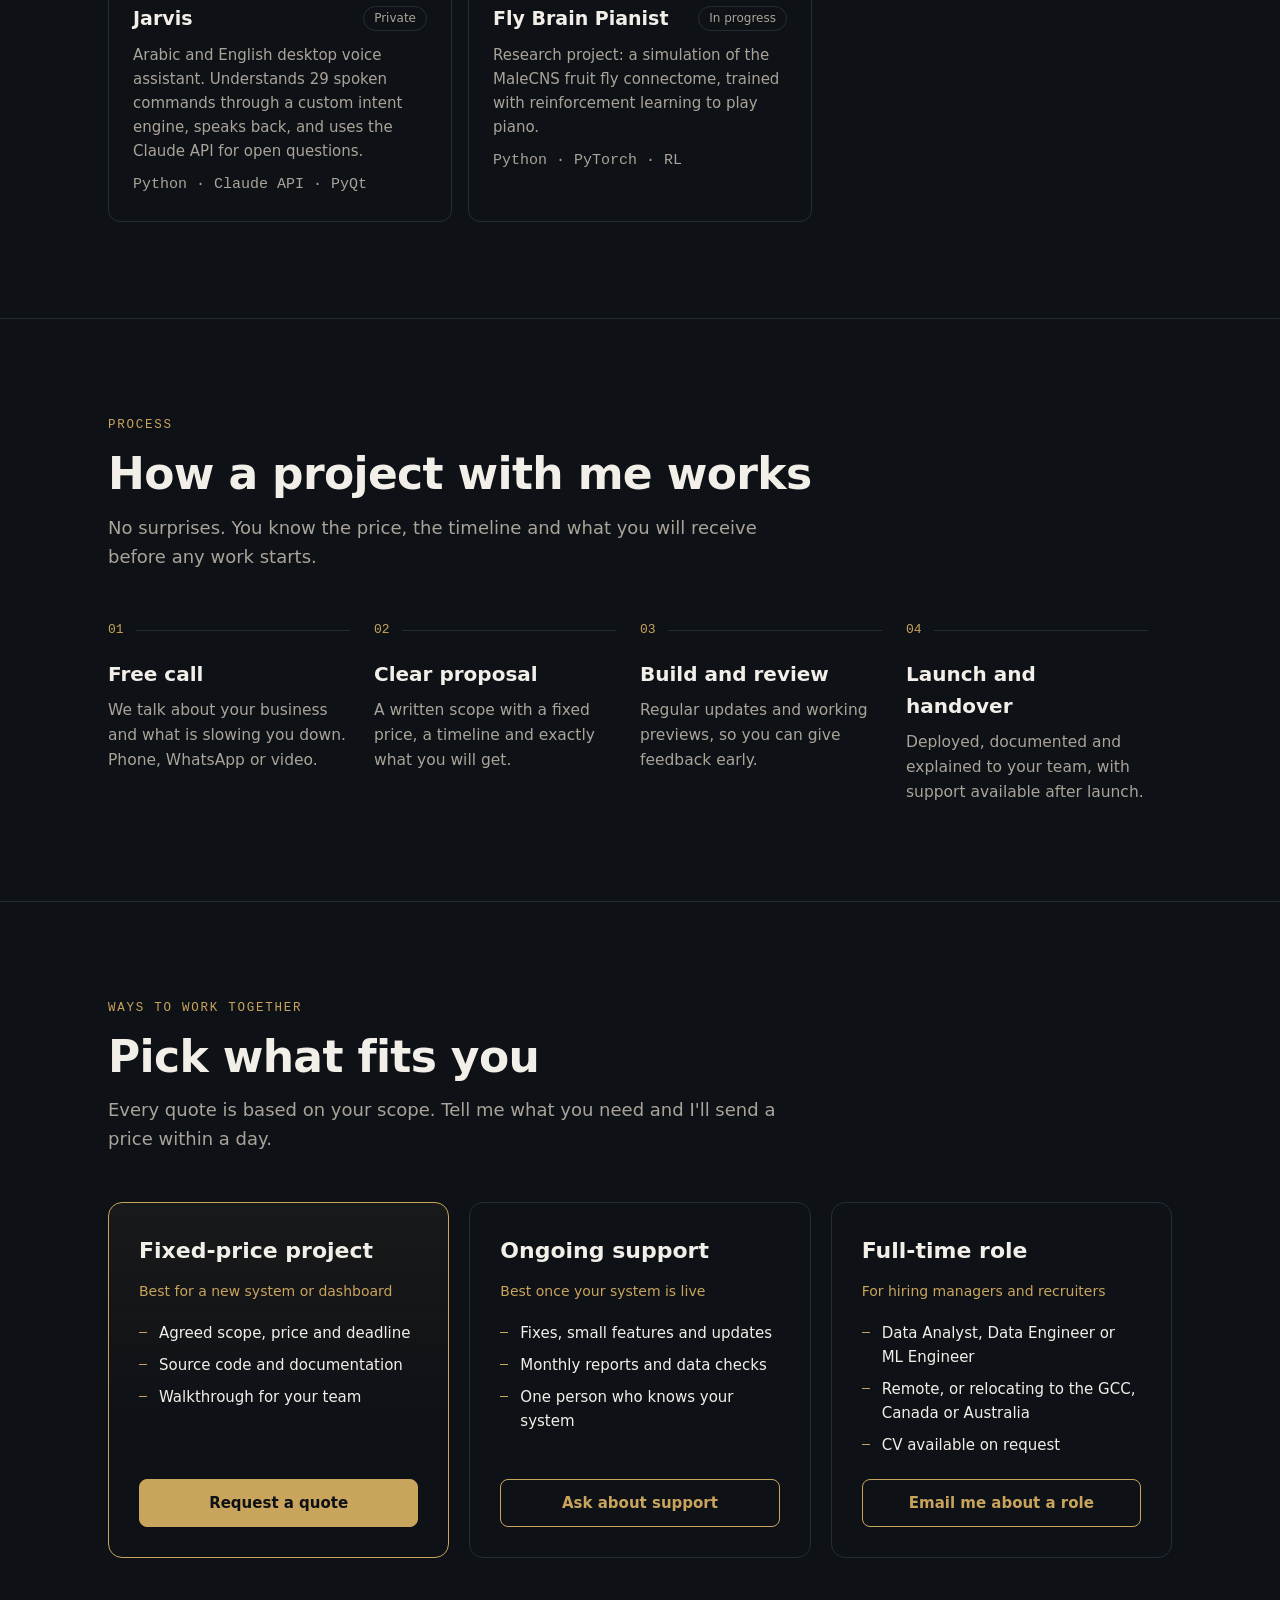
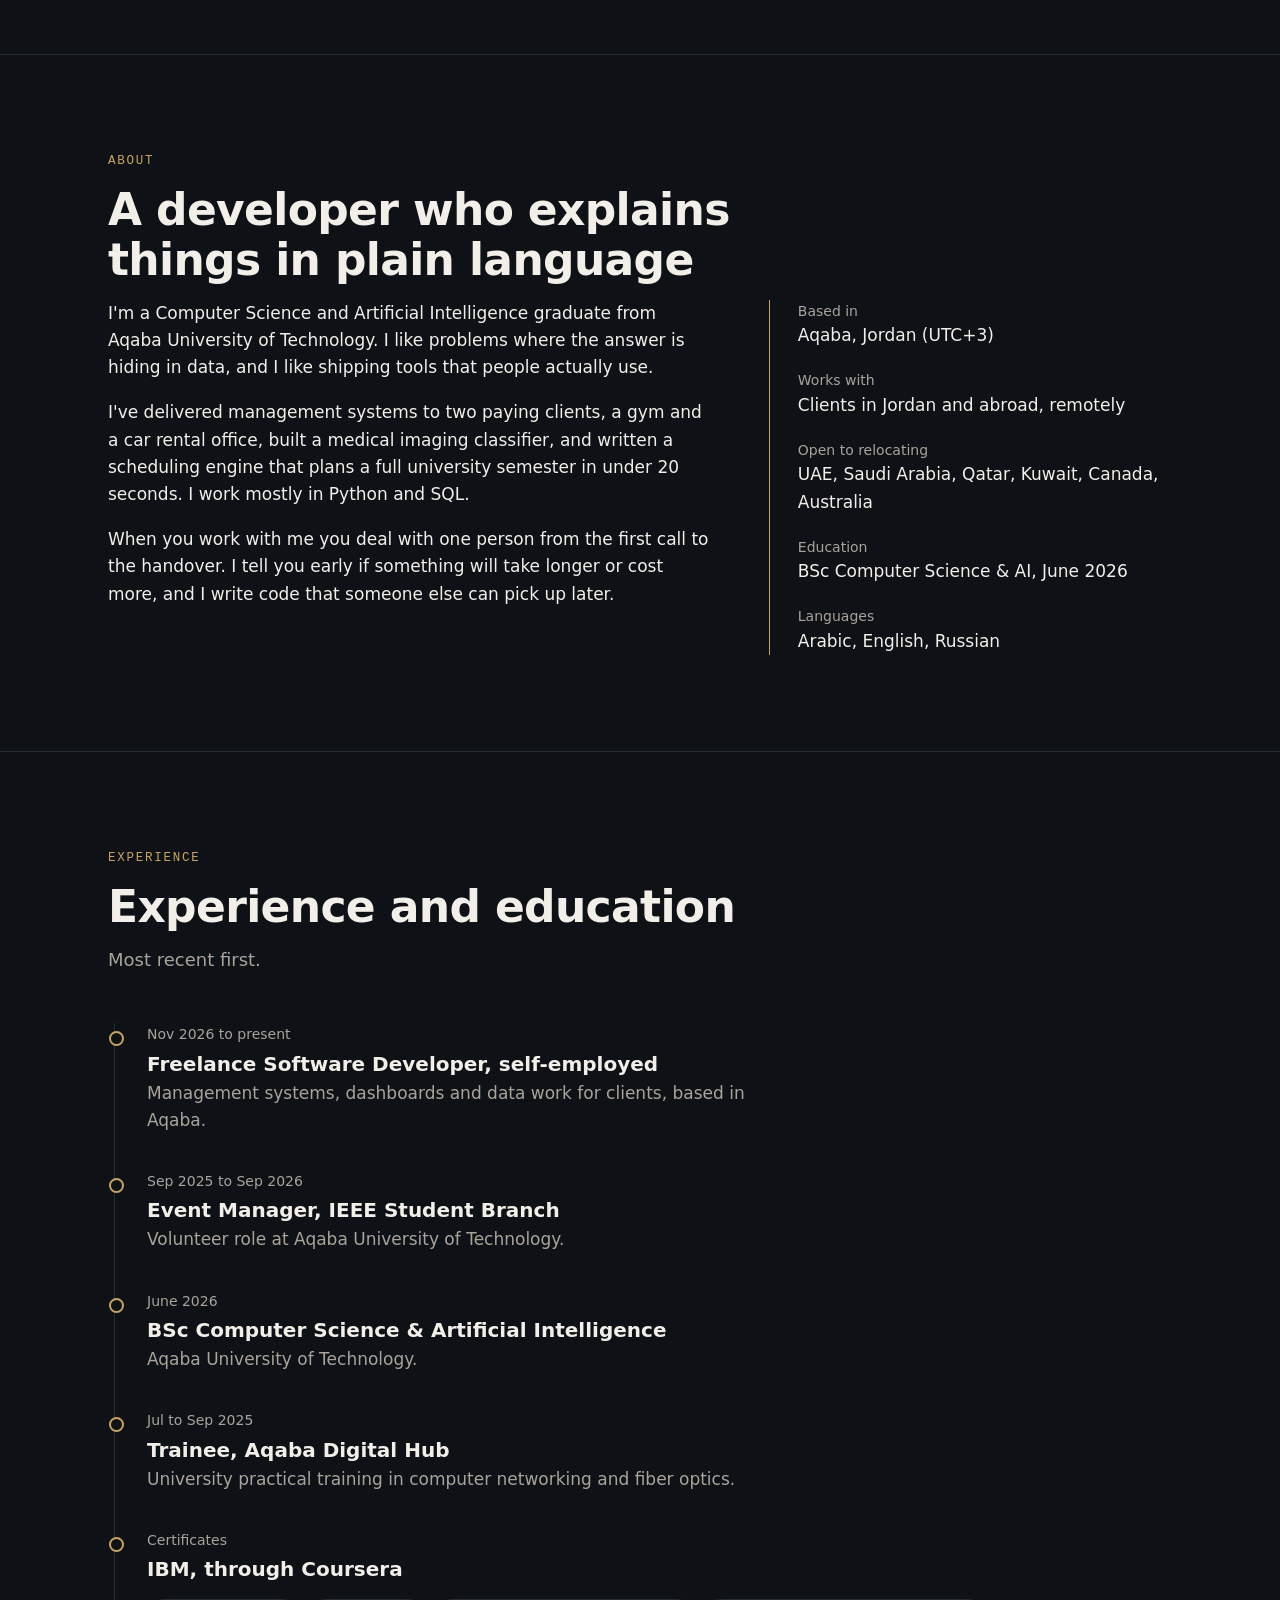
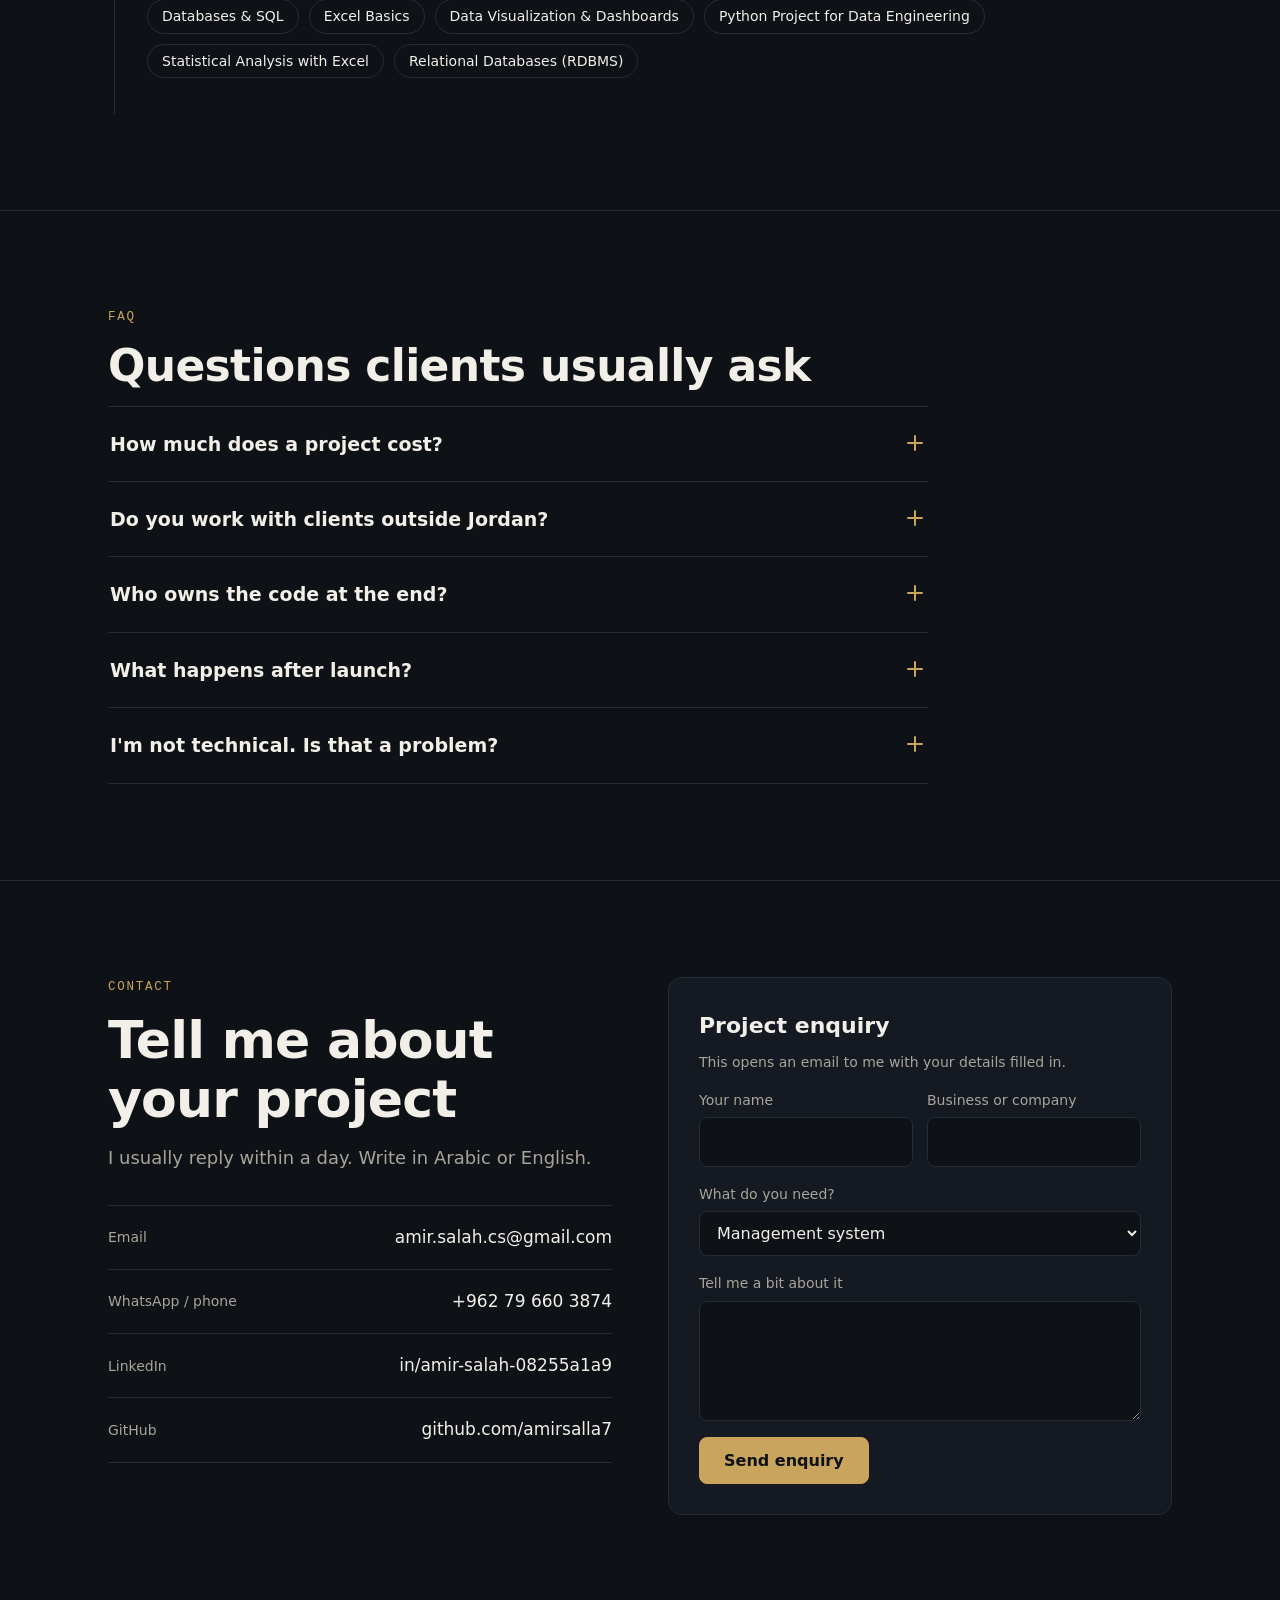
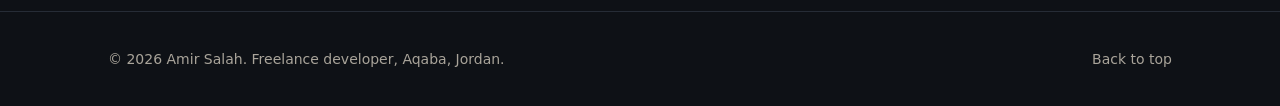
==== commit 2e937711: "Fix unclosed SVG, add CSP and security hardening, 404 page, domain setup notes - Close the logo spri" ====
--- a/index.html
+++ b/index.html
@@ -3,236 +3,23 @@
 <head>
 <meta charset="utf-8">
 <meta name="viewport" content="width=device-width, initial-scale=1">
+<meta http-equiv="Content-Security-Policy" content="default-src 'self'; script-src 'self'; style-src 'self' https://fonts.googleapis.com; font-src https://fonts.gstatic.com; img-src 'self' data:; connect-src 'self'; form-action 'none'; base-uri 'self'; object-src 'none'; upgrade-insecure-requests">
+<meta name="referrer" content="strict-origin-when-cross-origin">
 <title>Amir Salah, Freelance Data and Python Developer</title>
 <meta name="description" content="Amir Salah is a freelance developer in Aqaba, Jordan. Dashboards, machine learning models and management systems for businesses, in Arabic and English.">
 <meta property="og:title" content="Amir Salah, Freelance Data and Python Developer">
 <meta property="og:description" content="Dashboards, machine learning models and management systems for businesses. Based in Aqaba, Jordan, working remotely.">
 <meta property="og:type" content="website">
 <meta name="theme-color" content="#0E1116">
-<link rel="icon" href="data:image/svg+xml,%3Csvg xmlns='http://www.w3.org/2000/svg' viewBox='0 0 100 100'%3E%3Ccircle cx='50' cy='50' r='47' fill='%230E1116' stroke='%23C9A45C' stroke-width='4'/%3E%3Ctext x='50' y='64' font-family='Arial' font-weight='700' font-size='40' fill='%23C9A45C' text-anchor='middle'%3EAS%3C/text%3E%3C/svg%3E">
+<link rel="icon" href="assets/favicon.svg" type="image/svg+xml">
 <link rel="preconnect" href="https://fonts.googleapis.com">
 <link rel="preconnect" href="https://fonts.gstatic.com" crossorigin>
-<link href="https://fonts.googleapis.com/css2?family=Space+Grotesk:wght@500;600;700&family=Inter:wght@400;500;600&family=JetBrains+Mono:wght@400&family=IBM+Plex+Sans+Arabic:wght@400;500;600;700&display=swap" rel="stylesheet">
-<style>
-:root{
-  --ink:#0E1116; --ink-2:#141922; --ink-3:#1A202B; --line:#262C36;
-  --gold:#C9A45C; --gold-2:#D9B76F; --gold-soft:#C9A45C26;
-  --text:#F2EFE8; --muted:#A9A49A; --dim:#7D796F;
-  --display:'Space Grotesk',system-ui,sans-serif;
-  --body:'Inter',system-ui,sans-serif;
-  --mono:'JetBrains Mono',ui-monospace,monospace;
-}
-html[lang="ar"]{ --display:'IBM Plex Sans Arabic',sans-serif; --body:'IBM Plex Sans Arabic',sans-serif; }
-html[lang="ar"] .en, html[lang="en"] .ar{display:none !important}
-
-*{box-sizing:border-box;margin:0;padding:0}
-html{scroll-behavior:smooth}
-body{background:var(--ink);color:var(--text);font-family:var(--body);font-size:17px;line-height:1.6;-webkit-font-smoothing:antialiased}
-html[lang="ar"] body{line-height:1.8}
-a{color:inherit}
-:focus-visible{outline:2px solid var(--gold);outline-offset:3px;border-radius:4px}
-.wrap{max-width:1120px;margin:0 auto;padding:0 28px}
-@media (max-width:480px){ .wrap{padding:0 18px} }
-.eyebrow{font-family:var(--mono);font-size:12.5px;letter-spacing:.14em;text-transform:uppercase;color:var(--gold);margin-bottom:14px}
-html[lang="ar"] .eyebrow{font-family:var(--body);letter-spacing:0;font-size:14px;font-weight:600}
-
-/* header */
-header{position:sticky;top:0;z-index:10;background:rgba(14,17,22,.88);backdrop-filter:blur(10px);border-bottom:1px solid var(--line)}
-.bar{display:flex;align-items:center;justify-content:space-between;height:66px;gap:20px}
-.brand{display:flex;align-items:center;gap:10px;text-decoration:none;font-family:var(--display);font-weight:600;font-size:17px;line-height:1.15}
-.brand small{display:block;font-family:var(--body);font-weight:400;font-size:12.5px;color:var(--muted)}
-.brand svg{width:36px;height:36px;flex:none}
-nav{display:flex;align-items:center;gap:24px;font-size:15px}
-nav a{text-decoration:none;color:var(--muted)}
-nav a:hover{color:var(--text)}
-.lang{background:none;border:1px solid var(--line);color:var(--text);font:500 14px var(--body);padding:6px 14px;border-radius:999px;cursor:pointer}
-.lang:hover{border-color:var(--gold)}
-nav .hire{color:var(--ink);background:var(--gold);padding:8px 16px;border-radius:8px;font-weight:600}
-nav .hire:hover{background:var(--gold-2);color:var(--ink)}
-@media (max-width:900px){ nav a:not(.hire){display:none} }
-@media (max-width:420px){ .brand small{display:none} nav{gap:10px} }
-
-/* buttons */
-.btn{display:inline-block;text-decoration:none;font-weight:600;font-size:16px;padding:13px 24px;border-radius:8px;border:1px solid var(--gold);transition:background .2s,color .2s;cursor:pointer;font-family:var(--body)}
-.btn.primary{background:var(--gold);color:var(--ink)}
-.btn.primary:hover{background:var(--gold-2)}
-.btn.ghost{color:var(--gold);background:none}
-.btn.ghost:hover{background:var(--gold-soft)}
-
-/* hero */
-.hero{padding:88px 0 0;background:radial-gradient(ellipse 60% 70% at 85% 30%,#171D27 0%,transparent 70%)}
-.hero .grid{display:grid;grid-template-columns:1.3fr .7fr;gap:48px;align-items:center}
-.status{display:inline-flex;align-items:center;gap:10px;font-size:14px;color:var(--muted);margin-bottom:26px;border:1px solid var(--line);border-radius:999px;padding:6px 14px 6px 12px}
-.status i{flex:none;width:8px;height:8px;border-radius:50%;background:#5BC98A;box-shadow:0 0 0 4px #5BC98A22}
-h1{font-family:var(--display);font-weight:700;font-size:clamp(38px,5.6vw,66px);line-height:1.04;letter-spacing:-.02em;max-width:17ch;text-wrap:balance}
-h1 em{font-style:normal;color:var(--gold)}
-html[lang="ar"] h1{letter-spacing:0;line-height:1.3}
-.sub{color:var(--muted);font-size:19px;max-width:54ch;margin-top:22px}
-.ctas{display:flex;flex-wrap:wrap;gap:14px;margin-top:34px}
-.mark{width:100%;max-width:320px;justify-self:center}
-.proof{display:grid;grid-template-columns:repeat(3,1fr);margin-top:76px;border-top:1px solid var(--line);border-bottom:1px solid var(--line)}
-.proof div{padding:24px 22px;border-inline-start:1px solid var(--line)}
-.proof div:first-child{border-inline-start:0;padding-inline-start:0}
-.proof b{display:block;font-family:var(--display);font-weight:600;font-size:26px;color:var(--text);line-height:1.2}
-.proof span{font-size:14px;color:var(--muted)}
-@media (max-width:860px){
-  .hero{padding-top:48px}
-  .hero .grid{grid-template-columns:1fr}
-  .mark{order:-1;max-width:120px;justify-self:start}
-  .proof{grid-template-columns:1fr;margin-top:52px}
-  .proof div{padding:18px 0;border-inline-start:0}
-  .proof div+div{border-top:1px solid var(--line)}
-}
-
-/* logo draw-in */
-.draw{stroke-dasharray:1;stroke-dashoffset:1;animation:draw 1.6s cubic-bezier(.6,0,.2,1) forwards}
-.draw.d2{animation-delay:.9s;animation-duration:1.3s}
-.fade{opacity:0;animation:fade .7s ease forwards}
-.fade.f1{animation-delay:.5s}.fade.f2{animation-delay:.75s}.fade.f3{animation-delay:2.1s}
-@keyframes draw{to{stroke-dashoffset:0}}
-@keyframes fade{to{opacity:1}}
-@media (prefers-reduced-motion:reduce){
-  .draw,.fade{animation:none;stroke-dashoffset:0;opacity:1}
-  html{scroll-behavior:auto}
-}
-
-/* sections */
-section{padding:96px 0;border-bottom:1px solid var(--line);scroll-margin-top:66px}
-h2{font-family:var(--display);font-weight:600;font-size:clamp(30px,4vw,44px);letter-spacing:-.015em;line-height:1.15;margin-bottom:14px;max-width:24ch;text-wrap:balance}
-html[lang="ar"] h2{letter-spacing:0;line-height:1.4}
-.intro{color:var(--muted);max-width:62ch;margin-bottom:48px;font-size:18px}
-@media (max-width:760px){ section{padding:68px 0} }
-.tools{font-family:var(--mono);font-size:13px;color:var(--gold)}
-html[lang="ar"] .tools{direction:ltr;text-align:right}
-
-/* services */
-.services{display:grid;grid-template-columns:1fr 1fr;gap:20px}
-.svc{background:var(--ink-2);border:1px solid var(--line);border-radius:14px;padding:30px;display:flex;flex-direction:column}
-.svc .ico{width:42px;height:42px;border-radius:10px;border:1px solid var(--gold-soft);display:grid;place-items:center;margin-bottom:18px}
-.svc .ico svg{width:22px;height:22px;stroke:var(--gold)}
-.svc h3{font-family:var(--display);font-weight:600;font-size:22px;margin-bottom:8px}
-.svc > p{color:var(--muted);margin-bottom:18px}
-.svc ul{list-style:none;display:grid;gap:8px;margin-bottom:22px;font-size:15.5px}
-.svc li{padding-inline-start:22px;position:relative}
-.svc li::before{content:"";position:absolute;inset-inline-start:0;top:.55em;width:10px;height:6px;border-inline-start:1.6px solid var(--gold);border-bottom:1.6px solid var(--gold);transform:rotate(-45deg)}
-html[lang="ar"] .svc li::before{transform:rotate(45deg) scaleX(-1)}
-.svc .for{font-size:14px;color:var(--dim);margin-top:auto;padding-top:16px;border-top:1px solid var(--line)}
-.svc .for b{color:var(--muted);font-weight:500}
-@media (max-width:760px){ .services{grid-template-columns:1fr} .svc{padding:24px} }
-
-/* process */
-.steps{list-style:none;display:grid;grid-template-columns:repeat(4,1fr);gap:0;counter-reset:s}
-.steps li{padding:0 24px 0 0;position:relative}
-html[lang="ar"] .steps li{padding:0 0 0 24px}
-.steps .n{font-family:var(--mono);font-size:13px;color:var(--gold);display:flex;align-items:center;gap:12px;margin-bottom:18px}
-.steps .n::after{content:"";flex:1;height:1px;background:var(--line)}
-.steps h3{font-family:var(--display);font-weight:600;font-size:20px;margin-bottom:8px}
-.steps p{color:var(--muted);font-size:15.5px}
-@media (max-width:860px){ .steps{grid-template-columns:1fr 1fr;row-gap:40px} }
-@media (max-width:520px){ .steps{grid-template-columns:1fr;row-gap:32px} }
-
-/* case studies */
-.cases{display:grid;gap:20px}
-.case{display:grid;grid-template-columns:.9fr 1.1fr;background:var(--ink-2);border:1px solid var(--line);border-radius:14px;overflow:hidden}
-.case .head{padding:32px;border-inline-end:1px solid var(--line);display:flex;flex-direction:column;gap:12px}
-.tag{display:inline-block;align-self:flex-start;font-size:12.5px;font-weight:500;color:var(--gold);border:1px solid var(--gold-soft);border-radius:999px;padding:3px 12px}
-.case h3{font-family:var(--display);font-weight:600;font-size:clamp(24px,3vw,30px);line-height:1.15}
-.case .one{color:var(--muted)}
-.case .metric{margin-top:auto;padding-top:18px}
-.case .metric b{display:block;font-family:var(--display);font-size:30px;font-weight:600;color:var(--gold);line-height:1.1}
-.case .metric span{font-size:14px;color:var(--muted)}
-.case .body{padding:32px;display:grid;gap:18px;align-content:start}
-.case dt{font-size:13px;font-weight:600;color:var(--text);text-transform:uppercase;letter-spacing:.08em;margin-bottom:4px}
-html[lang="ar"] .case dt{letter-spacing:0;text-transform:none;font-size:14px}
-.case dd{color:var(--muted);font-size:15.5px}
-@media (max-width:820px){
-  .case{grid-template-columns:1fr}
-  .case .head{border-inline-end:0;border-bottom:1px solid var(--line);padding:24px}
-  .case .body{padding:24px}
-}
-.more-h{font-family:var(--display);font-weight:600;font-size:22px;margin:64px 0 20px}
-.projects{display:grid;grid-template-columns:repeat(3,1fr);gap:16px}
-.proj{border:1px solid var(--line);border-radius:12px;padding:24px;display:flex;flex-direction:column;gap:10px;transition:border-color .2s}
-.proj:hover{border-color:#3A4150}
-.proj .top{display:flex;justify-content:space-between;align-items:center;gap:10px}
-.proj h4{font-family:var(--display);font-weight:600;font-size:19px}
-.state{font-size:12px;color:var(--muted);border:1px solid var(--line);border-radius:999px;padding:2px 10px;white-space:nowrap}
-.state.pub{color:#8FD9AE;border-color:#5BC98A44}
-.proj p{color:var(--muted);font-size:15px;flex:1}
-@media (max-width:900px){ .projects{grid-template-columns:1fr 1fr} }
-@media (max-width:600px){ .projects{grid-template-columns:1fr} }
-
-/* engagement */
-.engage{display:grid;grid-template-columns:repeat(3,1fr);gap:20px}
-.plan{border:1px solid var(--line);border-radius:14px;padding:30px;display:flex;flex-direction:column;gap:12px}
-.plan.hl{border-color:var(--gold);background:linear-gradient(180deg,#C9A45C0F,transparent 60%)}
-.plan h3{font-family:var(--display);font-weight:600;font-size:22px}
-.plan .best{font-size:14px;color:var(--gold)}
-.plan p{color:var(--muted);font-size:15.5px}
-.plan ul{list-style:none;display:grid;gap:8px;font-size:15px;margin:6px 0 10px}
-.plan li{padding-inline-start:20px;position:relative}
-.plan li::before{content:"";position:absolute;inset-inline-start:0;top:.75em;width:8px;height:1px;background:var(--gold)}
-.plan .btn{margin-top:auto;text-align:center;font-size:15px;padding:11px 18px}
-@media (max-width:860px){ .engage{grid-template-columns:1fr} }
-
-/* about */
-.about{display:grid;grid-template-columns:1.2fr .8fr;gap:56px}
-.about p{max-width:62ch;margin-bottom:18px}
-.facts{border-inline-start:1px solid var(--gold);padding-inline-start:28px;display:grid;gap:20px;align-content:start}
-.facts dt{font-size:14px;color:var(--muted)}
-.facts dd{font-weight:500}
-@media (max-width:820px){ .about{grid-template-columns:1fr;gap:36px} }
-
-/* timeline */
-.timeline{list-style:none;display:grid;border-inline-start:1px solid var(--line);margin-inline-start:6px}
-.timeline li{position:relative;padding:0 0 36px 32px}
-html[lang="ar"] .timeline li{padding:0 32px 36px 0}
-.timeline li::before{content:"";position:absolute;inset-inline-start:-6px;top:8px;width:11px;height:11px;border-radius:50%;background:var(--ink);border:2px solid var(--gold)}
-.when{font-size:14px;color:var(--gold);margin-bottom:2px}
-.timeline h3{font-family:var(--display);font-weight:600;font-size:20px}
-.timeline p{color:var(--muted);max-width:60ch}
-.certs{display:flex;flex-wrap:wrap;gap:10px;margin-top:14px}
-.certs span{font-size:14px;border:1px solid var(--line);border-radius:999px;padding:5px 14px;color:var(--text)}
-
-/* faq */
-.faq{border-top:1px solid var(--line);max-width:820px}
-.faq details{border-bottom:1px solid var(--line)}
-.faq summary{list-style:none;cursor:pointer;display:flex;justify-content:space-between;gap:20px;padding:22px 2px;font-family:var(--display);font-weight:600;font-size:19px}
-.faq summary::-webkit-details-marker{display:none}
-.faq summary:hover{color:var(--gold)}
-.plus{flex:none;width:22px;height:22px;position:relative;margin-top:3px}
-.plus::before,.plus::after{content:"";position:absolute;inset:10px 3px;background:var(--gold);border-radius:2px;transition:transform .25s}
-.plus::after{transform:rotate(90deg)}
-details[open] .plus::after{transform:rotate(0)}
-.faq p{color:var(--muted);padding:0 2px 24px;max-width:68ch}
-
-/* contact */
-.contact .grid{display:grid;grid-template-columns:1fr 1fr;gap:56px;align-items:start}
-.contact h2{font-size:clamp(32px,4.6vw,52px);max-width:16ch}
-.clist{display:grid;gap:0;margin-top:32px;border-top:1px solid var(--line)}
-.citem{padding:18px 0;border-bottom:1px solid var(--line);display:flex;justify-content:space-between;align-items:center;gap:16px;text-decoration:none}
-.citem small{font-size:14px;color:var(--muted)}
-.citem b{font-weight:500;direction:ltr;unicode-bidi:isolate;overflow-wrap:anywhere;text-align:end}
-a.citem:hover b{color:var(--gold)}
-form{background:var(--ink-2);border:1px solid var(--line);border-radius:14px;padding:30px;display:grid;gap:16px}
-form h3{font-family:var(--display);font-weight:600;font-size:22px}
-form .note{font-size:14px;color:var(--muted);margin-top:-8px}
-label{display:grid;gap:6px;font-size:14px;color:var(--muted)}
-input,select,textarea{font:inherit;font-size:16px;color:var(--text);background:var(--ink);border:1px solid var(--line);border-radius:8px;padding:11px 13px;width:100%}
-textarea{min-height:120px;resize:vertical}
-input:focus,select:focus,textarea:focus{outline:none;border-color:var(--gold)}
-.row2{display:grid;grid-template-columns:1fr 1fr;gap:14px}
-form .btn{justify-self:start}
-@media (max-width:860px){ .contact .grid{grid-template-columns:1fr;gap:40px} }
-@media (max-width:480px){ .row2{grid-template-columns:1fr} form{padding:22px} }
-
-footer{padding:36px 0;color:var(--muted);font-size:14px}
-footer .wrap{display:flex;justify-content:space-between;gap:20px;flex-wrap:wrap}
-footer a{text-decoration:none}
-footer a:hover{color:var(--gold)}
-</style>
+<link href="https://fonts.googleapis.com/css2?family=Space+Grotesk:wght@500;600;700&amp;family=Inter:wght@400;500;600&amp;family=JetBrains+Mono:wght@400&amp;family=IBM+Plex+Sans+Arabic:wght@400;500;600;700&amp;display=swap" rel="stylesheet">
+<link rel="stylesheet" href="assets/site.css">
 </head>
 <body>
+
+<a class="skip" href="#top"><span class="en">Skip to content</span><span class="ar">انتقل إلى المحتوى</span></a>
 
 <header>
   <div class="wrap bar">
@@ -253,7 +40,7 @@
   </div>
 </header>
 
-<svg width="0" height="0" style="position:absolute" aria-hidden="true">
+<svg class="sprite" aria-hidden="true" focusable="false">
   <symbol id="as" viewBox="0 0 100 100">
     <circle cx="50" cy="50" r="47" stroke="#C9A45C" stroke-width="1.6" fill="#0E1116"/>
     <path d="M49.2 15 L50.8 15 L26 80 L24.2 80 Z" fill="#C9A45C"/>
@@ -261,6 +48,7 @@
     <path d="M68 30 C64 21 52 19 45 22 C36 26 36 37 44 42 C52 47 64 50 64 62 C64 74 50 79 40 75 C33 72 31 65 36 62 C40 60 43 64 40 67" stroke="#0E1116" stroke-width="9" stroke-linecap="round" fill="none"/>
     <path d="M68 30 C64 21 52 19 45 22 C36 26 36 37 44 42 C52 47 64 50 64 62 C64 74 50 79 40 75 C33 72 31 65 36 62 C40 60 43 64 40 67" stroke="#F2EFE8" stroke-width="4" stroke-linecap="round" fill="none"/>
   </symbol>
+</svg>
 
 <main id="top">
   <div class="hero">
@@ -387,7 +175,7 @@
             <div><dt><span class="en">The problem</span><span class="ar">المشكلة</span></dt><dd><span class="en">The gym needed one place to manage members, subscriptions and payments instead of keeping track by hand.</span><span class="ar">احتاج النادي إلى مكان واحد لإدارة الأعضاء والاشتراكات والدفعات بدلاً من المتابعة اليدوية.</span></dd></div>
             <div><dt><span class="en">What I built</span><span class="ar">ماذا بنيت</span></dt><dd><span class="en">A Flask web app with an SQLite database, hosted online, plus activation-key licensing that protects the software until the project is paid in full.</span><span class="ar">تطبيق ويب بـ Flask مع قاعدة بيانات SQLite منشور على الإنترنت، مع نظام ترخيص بمفتاح تفعيل يحمي البرنامج حتى اكتمال الدفع.</span></dd></div>
             <div><dt><span class="en">The result</span><span class="ar">النتيجة</span></dt><dd><span class="en">Delivered under a written service contract and in use by the client.</span><span class="ar">سُلِّم بموجب عقد خدمة مكتوب ويستخدمه العميل.</span></dd></div>
-            <p class="tools">Python · Flask · SQLite · PythonAnywhere</p>
+            <div><p class="tools">Python · Flask · SQLite · PythonAnywhere</p></div>
           </dl>
         </article>
 
@@ -416,7 +204,7 @@
             <div><dt><span class="en">The problem</span><span class="ar">المشكلة</span></dt><dd><span class="en">Building a full semester timetable by hand takes days and clashes are easy to miss.</span><span class="ar">بناء جدول فصل كامل يدوياً يستغرق أياماً، ومن السهل أن تفوت التعارضات.</span></dd></div>
             <div><dt><span class="en">What I built</span><span class="ar">ماذا بنيت</span></dt><dd><span class="en">A rule-based engine that reads student and course data from SQL Server, assigns 1,012 students to 58 sections across 42 courses, and exports ready-to-print PDF schedules.</span><span class="ar">محرّك قائم على القواعد يقرأ بيانات الطلاب والمواد من SQL Server، ويوزّع 1,012 طالباً على 58 شعبة في 42 مادة، ويصدّر جداول PDF جاهزة للطباعة.</span></dd></div>
             <div><dt><span class="en">The result</span><span class="ar">النتيجة</span></dt><dd><span class="en">A full semester planned in under 20 seconds. Team project supervised by Dr. Anas AL-Bdareen.</span><span class="ar">فصل كامل مُخطط في أقل من 20 ثانية. مشروع جماعي بإشراف د. أنس البداريين.</span></dd></div>
-            <p class="tools">Python · SQL Server · pyodbc · Eel · ReportLab</p>
+            <div><p class="tools">Python · SQL Server · pyodbc · Eel · ReportLab</p></div>
           </dl>
         </article>
 
@@ -431,7 +219,7 @@
             <div><dt><span class="en">The problem</span><span class="ar">المشكلة</span></dt><dd><span class="en">A tumor classifier is only useful if a person can check its answer.</span><span class="ar">مصنّف الأورام لا يفيد إلا إذا استطاع الإنسان التحقق من إجابته.</span></dd></div>
             <div><dt><span class="en">What I built</span><span class="ar">ماذا بنيت</span></dt><dd><span class="en">An EfficientNetB0 model inside a web app. Grad-CAM heatmaps show which part of the scan the model used, results are stored in PostgreSQL, and a built-in AI assistant answers questions about each result.</span><span class="ar">نموذج EfficientNetB0 داخل تطبيق ويب. خرائط Grad-CAM توضّح أي جزء من الصورة اعتمد عليه النموذج، وتُحفظ النتائج في PostgreSQL، ومساعد ذكي مدمج يجيب عن الأسئلة حول كل نتيجة.</span></dd></div>
             <div><dt><span class="en">The result</span><span class="ar">النتيجة</span></dt><dd><span class="en">An end-to-end medical imaging tool, from upload to an explained result.</span><span class="ar">أداة تصوير طبي متكاملة، من رفع الصورة حتى نتيجة مشروحة.</span></dd></div>
-            <p class="tools">Python · Flask · EfficientNetB0 · Grad-CAM · PostgreSQL · Claude API</p>
+            <div><p class="tools">Python · Flask · EfficientNetB0 · Grad-CAM · PostgreSQL · Claude API</p></div>
           </dl>
         </article>
       </div>
@@ -447,13 +235,13 @@
           <div class="top"><h4>Data Science Portfolio</h4><span class="state pub"><span class="en">Public</span><span class="ar">منشور</span></span></div>
           <p><span class="en">Churn prediction, heart disease classification, Apriori market-basket analysis, a MovieLens recommender, SQLite work and web scraping.</span><span class="ar">التنبؤ بفقدان العملاء، وتصنيف أمراض القلب، وتحليل سلة المشتريات بـ Apriori، ونظام توصية أفلام من MovieLens، واستعلامات SQLite، وجمع بيانات من الويب.</span></p>
           <p class="tools">Python · SQLite · Apriori</p>
-          <a class="tools" href="https://github.com/amirsalla7" target="_blank" rel="noopener" style="text-decoration:none"><span class="en">View on GitHub</span><span class="ar">على GitHub</span></a>
+          <a class="tools" href="https://github.com/amirsalla7" target="_blank" rel="noopener noreferrer"><span class="en">View on GitHub</span><span class="ar">على GitHub</span></a>
         </div>
         <div class="proj">
           <div class="top"><h4>NLTK Chatbot</h4><span class="state pub"><span class="en">Public</span><span class="ar">منشور</span></span></div>
           <p><span class="en">Retrieval chatbot that answers from BBC News, a medical Q&amp;A set and Wikipedia, matching questions with TF-IDF and cosine similarity.</span><span class="ar">روبوت محادثة يجيب من أخبار BBC ومجموعة أسئلة طبية وويكيبيديا، ويطابق الأسئلة باستخدام TF-IDF وتشابه جيب التمام.</span></p>
           <p class="tools">Python · NLTK · TF-IDF</p>
-          <a class="tools" href="https://github.com/amirsalla7" target="_blank" rel="noopener" style="text-decoration:none"><span class="en">View on GitHub</span><span class="ar">على GitHub</span></a>
+          <a class="tools" href="https://github.com/amirsalla7" target="_blank" rel="noopener noreferrer"><span class="en">View on GitHub</span><span class="ar">على GitHub</span></a>
         </div>
         <div class="proj">
           <div class="top"><h4>Jarvis</h4><span class="state"><span class="en">Private</span><span class="ar">خاص</span></span></div>
@@ -629,20 +417,20 @@
       <div>
         <p class="eyebrow"><span class="en">Contact</span><span class="ar">تواصل</span></p>
         <h2><span class="en">Tell me about your project</span><span class="ar">حدّثني عن مشروعك</span></h2>
-        <p class="intro" style="margin-bottom:0"><span class="en">I usually reply within a day. Write in Arabic or English.</span><span class="ar">أردّ عادةً خلال يوم. راسلني بالعربية أو الإنجليزية.</span></p>
+        <p class="intro tight"><span class="en">I usually reply within a day. Write in Arabic or English.</span><span class="ar">أردّ عادةً خلال يوم. راسلني بالعربية أو الإنجليزية.</span></p>
         <div class="clist">
           <a class="citem" href="mailto:amir.salah.cs@gmail.com"><small><span class="en">Email</span><span class="ar">الإيميل</span></small><b>amir.salah.cs@gmail.com</b></a>
-          <a class="citem" href="https://wa.me/962796603874" target="_blank" rel="noopener"><small><span class="en">WhatsApp / phone</span><span class="ar">واتساب / هاتف</span></small><b>+962 79 660 3874</b></a>
-          <a class="citem" href="https://www.linkedin.com/in/amir-salah-08255a1a9" target="_blank" rel="noopener"><small>LinkedIn</small><b>in/amir-salah-08255a1a9</b></a>
-          <a class="citem" href="https://github.com/amirsalla7" target="_blank" rel="noopener"><small>GitHub</small><b>github.com/amirsalla7</b></a>
+          <a class="citem" href="https://wa.me/962796603874" target="_blank" rel="noopener noreferrer"><small><span class="en">WhatsApp / phone</span><span class="ar">واتساب / هاتف</span></small><b>+962 79 660 3874</b></a>
+          <a class="citem" href="https://www.linkedin.com/in/amir-salah-08255a1a9" target="_blank" rel="noopener noreferrer"><small>LinkedIn</small><b>in/amir-salah-08255a1a9</b></a>
+          <a class="citem" href="https://github.com/amirsalla7" target="_blank" rel="noopener noreferrer"><small>GitHub</small><b>github.com/amirsalla7</b></a>
         </div>
       </div>
       <form id="enquiry">
         <h3><span class="en">Project enquiry</span><span class="ar">طلب مشروع</span></h3>
         <p class="note"><span class="en">This opens an email to me with your details filled in.</span><span class="ar">سيفتح هذا رسالة إيميل لي بتفاصيلك جاهزة.</span></p>
         <div class="row2">
-          <label><span class="en">Your name</span><span class="ar">اسمك</span><input name="name" required autocomplete="name"></label>
-          <label><span class="en">Business or company</span><span class="ar">النشاط أو الشركة</span><input name="company" autocomplete="organization"></label>
+          <label><span class="en">Your name</span><span class="ar">اسمك</span><input type="text" name="name" required maxlength="100" autocomplete="name"></label>
+          <label><span class="en">Business or company</span><span class="ar">النشاط أو الشركة</span><input type="text" name="company" maxlength="100" autocomplete="organization"></label>
         </div>
         <label><span class="en">What do you need?</span><span class="ar">ماذا تحتاج؟</span>
           <select name="type">
@@ -654,7 +442,7 @@
             <option value="Something else" data-ar="شيء آخر">Something else</option>
           </select>
         </label>
-        <label><span class="en">Tell me a bit about it</span><span class="ar">أخبرني باختصار</span><textarea name="msg" required></textarea></label>
+        <label><span class="en">Tell me a bit about it</span><span class="ar">أخبرني باختصار</span><textarea name="msg" required maxlength="2000"></textarea></label>
         <button class="btn primary" type="submit"><span class="en">Send enquiry</span><span class="ar">أرسل الطلب</span></button>
       </form>
     </div>
@@ -668,30 +456,6 @@
   </div>
 </footer>
 
-<script>
-(function(){
-  var root=document.documentElement, btn=document.getElementById('lang');
-  var opts=document.querySelectorAll('#enquiry option');
-  opts.forEach(function(o){ o.setAttribute('data-en',o.textContent); });
-  function set(l){
-    root.lang=l; root.dir=(l==='ar')?'rtl':'ltr';
-    btn.textContent=(l==='ar')?'English':'عربي';
-    document.title=(l==='ar')?'أمير صلاح، مطوّر بيانات وبايثون مستقل':'Amir Salah, Freelance Data and Python Developer';
-    opts.forEach(function(o){ o.textContent=o.getAttribute(l==='ar'?'data-ar':'data-en'); });
-    try{localStorage.setItem('lang',l)}catch(e){}
-  }
-  var saved=null; try{saved=localStorage.getItem('lang')}catch(e){}
-  if(saved==='ar') set('ar');
-  btn.addEventListener('click',function(){ set(root.lang==='ar'?'en':'ar'); });
-
-  document.getElementById('enquiry').addEventListener('submit',function(e){
-    e.preventDefault();
-    var f=e.target, name=f.name.value.trim(), co=f.company.value.trim(), type=f.type.value, msg=f.msg.value.trim();
-    var subject='Project enquiry: '+type+(co?' ('+co+')':'');
-    var body='Name: '+name+'\nBusiness: '+(co||'-')+'\nNeed: '+type+'\n\n'+msg;
-    location.href='mailto:amir.salah.cs@gmail.com?subject='+encodeURIComponent(subject)+'&body='+encodeURIComponent(body);
-  });
-})();
-</script>
+<script src="assets/site.js" defer></script>
 </body>
 </html>
--- a/assets/site.css
+++ b/assets/site.css
@@ -0,0 +1,224 @@
+:root{
+  --ink:#0E1116; --ink-2:#141922; --ink-3:#1A202B; --line:#262C36;
+  --gold:#C9A45C; --gold-2:#D9B76F; --gold-soft:#C9A45C26;
+  --text:#F2EFE8; --muted:#A9A49A; --dim:#8E897E;
+  --display:'Space Grotesk',system-ui,sans-serif;
+  --body:'Inter',system-ui,sans-serif;
+  --mono:'JetBrains Mono',ui-monospace,monospace;
+}
+html[lang="ar"]{ --display:'IBM Plex Sans Arabic',sans-serif; --body:'IBM Plex Sans Arabic',sans-serif; }
+html[lang="ar"] .en, html[lang="en"] .ar{display:none !important}
+
+*{box-sizing:border-box;margin:0;padding:0}
+html{scroll-behavior:smooth}
+body{background:var(--ink);color:var(--text);font-family:var(--body);font-size:17px;line-height:1.6;-webkit-font-smoothing:antialiased}
+html[lang="ar"] body{line-height:1.8}
+a{color:inherit}
+:focus-visible{outline:2px solid var(--gold);outline-offset:3px;border-radius:4px}
+.wrap{max-width:1120px;margin:0 auto;padding:0 28px}
+@media (max-width:480px){ .wrap{padding:0 18px} }
+.eyebrow{font-family:var(--mono);font-size:12.5px;letter-spacing:.14em;text-transform:uppercase;color:var(--gold);margin-bottom:14px}
+html[lang="ar"] .eyebrow{font-family:var(--body);letter-spacing:0;font-size:14px;font-weight:600}
+
+/* header */
+header{position:sticky;top:0;z-index:10;background:rgba(14,17,22,.88);backdrop-filter:blur(10px);border-bottom:1px solid var(--line)}
+.bar{display:flex;align-items:center;justify-content:space-between;height:66px;gap:20px}
+.brand{display:flex;align-items:center;gap:10px;text-decoration:none;font-family:var(--display);font-weight:600;font-size:17px;line-height:1.15}
+.brand small{display:block;font-family:var(--body);font-weight:400;font-size:12.5px;color:var(--muted)}
+.brand svg{width:36px;height:36px;flex:none}
+nav{display:flex;align-items:center;gap:24px;font-size:15px}
+nav a{text-decoration:none;color:var(--muted)}
+nav a:hover{color:var(--text)}
+.lang{background:none;border:1px solid var(--line);color:var(--text);font:500 14px var(--body);padding:6px 14px;border-radius:999px;cursor:pointer}
+.lang:hover{border-color:var(--gold)}
+nav .hire{color:var(--ink);background:var(--gold);padding:8px 16px;border-radius:8px;font-weight:600}
+nav .hire:hover{background:var(--gold-2);color:var(--ink)}
+@media (max-width:900px){ nav a:not(.hire){display:none} }
+@media (max-width:420px){ .brand small{display:none} nav{gap:10px} }
+
+/* buttons */
+.btn{display:inline-block;text-decoration:none;font-weight:600;font-size:16px;padding:13px 24px;border-radius:8px;border:1px solid var(--gold);transition:background .2s,color .2s;cursor:pointer;font-family:var(--body)}
+.btn.primary{background:var(--gold);color:var(--ink)}
+.btn.primary:hover{background:var(--gold-2)}
+.btn.ghost{color:var(--gold);background:none}
+.btn.ghost:hover{background:var(--gold-soft)}
+
+/* hero */
+.hero{padding:88px 0 0;background:radial-gradient(ellipse 60% 70% at 85% 30%,#171D27 0%,transparent 70%)}
+.hero .grid{display:grid;grid-template-columns:1.3fr .7fr;gap:48px;align-items:center}
+.status{display:inline-flex;align-items:center;gap:10px;font-size:14px;color:var(--muted);margin-bottom:26px;border:1px solid var(--line);border-radius:999px;padding:6px 14px 6px 12px}
+.status i{flex:none;width:8px;height:8px;border-radius:50%;background:#5BC98A;box-shadow:0 0 0 4px #5BC98A22}
+h1{font-family:var(--display);font-weight:700;font-size:clamp(38px,5.6vw,66px);line-height:1.04;letter-spacing:-.02em;max-width:17ch;text-wrap:balance}
+h1 em{font-style:normal;color:var(--gold)}
+html[lang="ar"] h1{letter-spacing:0;line-height:1.3}
+.sub{color:var(--muted);font-size:19px;max-width:54ch;margin-top:22px}
+.ctas{display:flex;flex-wrap:wrap;gap:14px;margin-top:34px}
+.mark{width:100%;max-width:320px;justify-self:center}
+.proof{display:grid;grid-template-columns:repeat(3,1fr);margin-top:76px;border-top:1px solid var(--line);border-bottom:1px solid var(--line)}
+.proof div{padding:24px 22px;border-inline-start:1px solid var(--line)}
+.proof div:first-child{border-inline-start:0;padding-inline-start:0}
+.proof b{display:block;font-family:var(--display);font-weight:600;font-size:26px;color:var(--text);line-height:1.2}
+.proof span{font-size:14px;color:var(--muted)}
+@media (max-width:860px){
+  .hero{padding-top:48px}
+  .hero .grid{grid-template-columns:1fr}
+  .mark{order:-1;max-width:120px;justify-self:start}
+  .proof{grid-template-columns:1fr;margin-top:52px}
+  .proof div{padding:18px 0;border-inline-start:0}
+  .proof div+div{border-top:1px solid var(--line)}
+}
+
+/* logo draw-in */
+.draw{stroke-dasharray:1;stroke-dashoffset:1;animation:draw 1.6s cubic-bezier(.6,0,.2,1) forwards}
+.draw.d2{animation-delay:.9s;animation-duration:1.3s}
+.fade{opacity:0;animation:fade .7s ease forwards}
+.fade.f1{animation-delay:.5s}.fade.f2{animation-delay:.75s}.fade.f3{animation-delay:2.1s}
+@keyframes draw{to{stroke-dashoffset:0}}
+@keyframes fade{to{opacity:1}}
+@media (prefers-reduced-motion:reduce){
+  .draw,.fade{animation:none;stroke-dashoffset:0;opacity:1}
+  html{scroll-behavior:auto}
+}
+
+/* sections */
+section{padding:96px 0;border-bottom:1px solid var(--line);scroll-margin-top:66px}
+h2{font-family:var(--display);font-weight:600;font-size:clamp(30px,4vw,44px);letter-spacing:-.015em;line-height:1.15;margin-bottom:14px;max-width:24ch;text-wrap:balance}
+html[lang="ar"] h2{letter-spacing:0;line-height:1.4}
+.intro{color:var(--muted);max-width:62ch;margin-bottom:48px;font-size:18px}
+@media (max-width:760px){ section{padding:68px 0} }
+.tools{font-family:var(--mono);font-size:13px;color:var(--gold)}
+html[lang="ar"] .tools{direction:ltr;text-align:right}
+
+/* services */
+.services{display:grid;grid-template-columns:1fr 1fr;gap:20px}
+.svc{background:var(--ink-2);border:1px solid var(--line);border-radius:14px;padding:30px;display:flex;flex-direction:column}
+.svc .ico{width:42px;height:42px;border-radius:10px;border:1px solid var(--gold-soft);display:grid;place-items:center;margin-bottom:18px}
+.svc .ico svg{width:22px;height:22px;stroke:var(--gold)}
+.svc h3{font-family:var(--display);font-weight:600;font-size:22px;margin-bottom:8px}
+.svc > p{color:var(--muted);margin-bottom:18px}
+.svc ul{list-style:none;display:grid;gap:8px;margin-bottom:22px;font-size:15.5px}
+.svc li{padding-inline-start:22px;position:relative}
+.svc li::before{content:"";position:absolute;inset-inline-start:0;top:.55em;width:10px;height:6px;border-inline-start:1.6px solid var(--gold);border-bottom:1.6px solid var(--gold);transform:rotate(-45deg)}
+html[lang="ar"] .svc li::before{transform:rotate(45deg) scaleX(-1)}
+.svc .for{font-size:14px;color:var(--dim);margin-top:auto;padding-top:16px;border-top:1px solid var(--line)}
+.svc .for b{color:var(--muted);font-weight:500}
+@media (max-width:760px){ .services{grid-template-columns:1fr} .svc{padding:24px} }
+
+/* process */
+.steps{list-style:none;display:grid;grid-template-columns:repeat(4,1fr);gap:0;counter-reset:s}
+.steps li{padding:0 24px 0 0;position:relative}
+html[lang="ar"] .steps li{padding:0 0 0 24px}
+.steps .n{font-family:var(--mono);font-size:13px;color:var(--gold);display:flex;align-items:center;gap:12px;margin-bottom:18px}
+.steps .n::after{content:"";flex:1;height:1px;background:var(--line)}
+.steps h3{font-family:var(--display);font-weight:600;font-size:20px;margin-bottom:8px}
+.steps p{color:var(--muted);font-size:15.5px}
+@media (max-width:860px){ .steps{grid-template-columns:1fr 1fr;row-gap:40px} }
+@media (max-width:520px){ .steps{grid-template-columns:1fr;row-gap:32px} }
+
+/* case studies */
+.cases{display:grid;gap:20px}
+.case{display:grid;grid-template-columns:.9fr 1.1fr;background:var(--ink-2);border:1px solid var(--line);border-radius:14px;overflow:hidden}
+.case .head{padding:32px;border-inline-end:1px solid var(--line);display:flex;flex-direction:column;gap:12px}
+.tag{display:inline-block;align-self:flex-start;font-size:12.5px;font-weight:500;color:var(--gold);border:1px solid var(--gold-soft);border-radius:999px;padding:3px 12px}
+.case h3{font-family:var(--display);font-weight:600;font-size:clamp(24px,3vw,30px);line-height:1.15}
+.case .one{color:var(--muted)}
+.case .metric{margin-top:auto;padding-top:18px}
+.case .metric b{display:block;font-family:var(--display);font-size:30px;font-weight:600;color:var(--gold);line-height:1.1}
+.case .metric span{font-size:14px;color:var(--muted)}
+.case .body{padding:32px;display:grid;gap:18px;align-content:start}
+.case dt{font-size:13px;font-weight:600;color:var(--text);text-transform:uppercase;letter-spacing:.08em;margin-bottom:4px}
+html[lang="ar"] .case dt{letter-spacing:0;text-transform:none;font-size:14px}
+.case dd{color:var(--muted);font-size:15.5px}
+@media (max-width:820px){
+  .case{grid-template-columns:1fr}
+  .case .head{border-inline-end:0;border-bottom:1px solid var(--line);padding:24px}
+  .case .body{padding:24px}
+}
+.more-h{font-family:var(--display);font-weight:600;font-size:22px;margin:64px 0 20px}
+.projects{display:grid;grid-template-columns:repeat(3,1fr);gap:16px}
+.proj{border:1px solid var(--line);border-radius:12px;padding:24px;display:flex;flex-direction:column;gap:10px;transition:border-color .2s}
+.proj:hover{border-color:#3A4150}
+.proj .top{display:flex;justify-content:space-between;align-items:center;gap:10px}
+.proj h4{font-family:var(--display);font-weight:600;font-size:19px}
+.state{font-size:12px;color:var(--muted);border:1px solid var(--line);border-radius:999px;padding:2px 10px;white-space:nowrap}
+.state.pub{color:#8FD9AE;border-color:#5BC98A44}
+.proj p{color:var(--muted);font-size:15px;flex:1}
+@media (max-width:900px){ .projects{grid-template-columns:1fr 1fr} }
+@media (max-width:600px){ .projects{grid-template-columns:1fr} }
+
+/* engagement */
+.engage{display:grid;grid-template-columns:repeat(3,1fr);gap:20px}
+.plan{border:1px solid var(--line);border-radius:14px;padding:30px;display:flex;flex-direction:column;gap:12px}
+.plan.hl{border-color:var(--gold);background:linear-gradient(180deg,#C9A45C0F,transparent 60%)}
+.plan h3{font-family:var(--display);font-weight:600;font-size:22px}
+.plan .best{font-size:14px;color:var(--gold)}
+.plan p{color:var(--muted);font-size:15.5px}
+.plan ul{list-style:none;display:grid;gap:8px;font-size:15px;margin:6px 0 10px}
+.plan li{padding-inline-start:20px;position:relative}
+.plan li::before{content:"";position:absolute;inset-inline-start:0;top:.75em;width:8px;height:1px;background:var(--gold)}
+.plan .btn{margin-top:auto;text-align:center;font-size:15px;padding:11px 18px}
+@media (max-width:860px){ .engage{grid-template-columns:1fr} }
+
+/* about */
+.about{display:grid;grid-template-columns:1.2fr .8fr;gap:56px}
+.about p{max-width:62ch;margin-bottom:18px}
+.facts{border-inline-start:1px solid var(--gold);padding-inline-start:28px;display:grid;gap:20px;align-content:start}
+.facts dt{font-size:14px;color:var(--muted)}
+.facts dd{font-weight:500}
+@media (max-width:820px){ .about{grid-template-columns:1fr;gap:36px} }
+
+/* timeline */
+.timeline{list-style:none;display:grid;border-inline-start:1px solid var(--line);margin-inline-start:6px}
+.timeline li{position:relative;padding:0 0 36px 32px}
+html[lang="ar"] .timeline li{padding:0 32px 36px 0}
+.timeline li::before{content:"";position:absolute;inset-inline-start:-6px;top:8px;width:11px;height:11px;border-radius:50%;background:var(--ink);border:2px solid var(--gold)}
+.when{font-size:14px;color:var(--gold);margin-bottom:2px}
+.timeline h3{font-family:var(--display);font-weight:600;font-size:20px}
+.timeline p{color:var(--muted);max-width:60ch}
+.certs{display:flex;flex-wrap:wrap;gap:10px;margin-top:14px}
+.certs span{font-size:14px;border:1px solid var(--line);border-radius:999px;padding:5px 14px;color:var(--text)}
+
+/* faq */
+.faq{border-top:1px solid var(--line);max-width:820px}
+.faq details{border-bottom:1px solid var(--line)}
+.faq summary{list-style:none;cursor:pointer;display:flex;justify-content:space-between;gap:20px;padding:22px 2px;font-family:var(--display);font-weight:600;font-size:19px}
+.faq summary::-webkit-details-marker{display:none}
+.faq summary:hover{color:var(--gold)}
+.plus{flex:none;width:22px;height:22px;position:relative;margin-top:3px}
+.plus::before,.plus::after{content:"";position:absolute;inset:10px 3px;background:var(--gold);border-radius:2px;transition:transform .25s}
+.plus::after{transform:rotate(90deg)}
+details[open] .plus::after{transform:rotate(0)}
+.faq p{color:var(--muted);padding:0 2px 24px;max-width:68ch}
+
+/* contact */
+.contact .grid{display:grid;grid-template-columns:1fr 1fr;gap:56px;align-items:start}
+.contact h2{font-size:clamp(32px,4.6vw,52px);max-width:16ch}
+.clist{display:grid;gap:0;margin-top:32px;border-top:1px solid var(--line)}
+.citem{padding:18px 0;border-bottom:1px solid var(--line);display:flex;justify-content:space-between;align-items:center;gap:16px;text-decoration:none}
+.citem small{font-size:14px;color:var(--muted)}
+.citem b{font-weight:500;direction:ltr;unicode-bidi:isolate;overflow-wrap:anywhere;text-align:end}
+a.citem:hover b{color:var(--gold)}
+form{background:var(--ink-2);border:1px solid var(--line);border-radius:14px;padding:30px;display:grid;gap:16px}
+form h3{font-family:var(--display);font-weight:600;font-size:22px}
+form .note{font-size:14px;color:var(--muted);margin-top:-8px}
+label{display:grid;gap:6px;font-size:14px;color:var(--muted)}
+input,select,textarea{font:inherit;font-size:16px;color:var(--text);background:var(--ink);border:1px solid var(--line);border-radius:8px;padding:11px 13px;width:100%}
+textarea{min-height:120px;resize:vertical}
+input:focus,select:focus,textarea:focus{outline:none;border-color:var(--gold)}
+.row2{display:grid;grid-template-columns:1fr 1fr;gap:14px}
+form .btn{justify-self:start}
+@media (max-width:860px){ .contact .grid{grid-template-columns:1fr;gap:40px} }
+@media (max-width:480px){ .row2{grid-template-columns:1fr} form{padding:22px} }
+
+footer{padding:36px 0;color:var(--muted);font-size:14px}
+footer .wrap{display:flex;justify-content:space-between;gap:20px;flex-wrap:wrap}
+footer a{text-decoration:none}
+footer a:hover{color:var(--gold)}
+
+/* utility classes (replace inline styles so the CSP can forbid them) */
+.sprite{position:absolute;width:0;height:0;overflow:hidden}
+.intro.tight{margin-bottom:0}
+a.tools{text-decoration:none}
+a.tools:hover{color:var(--gold-2)}
+.skip{position:absolute;inset-inline-start:12px;top:-60px;z-index:20;background:var(--gold);color:var(--ink);padding:8px 14px;border-radius:8px;font-weight:600;text-decoration:none}
+.skip:focus{top:12px}
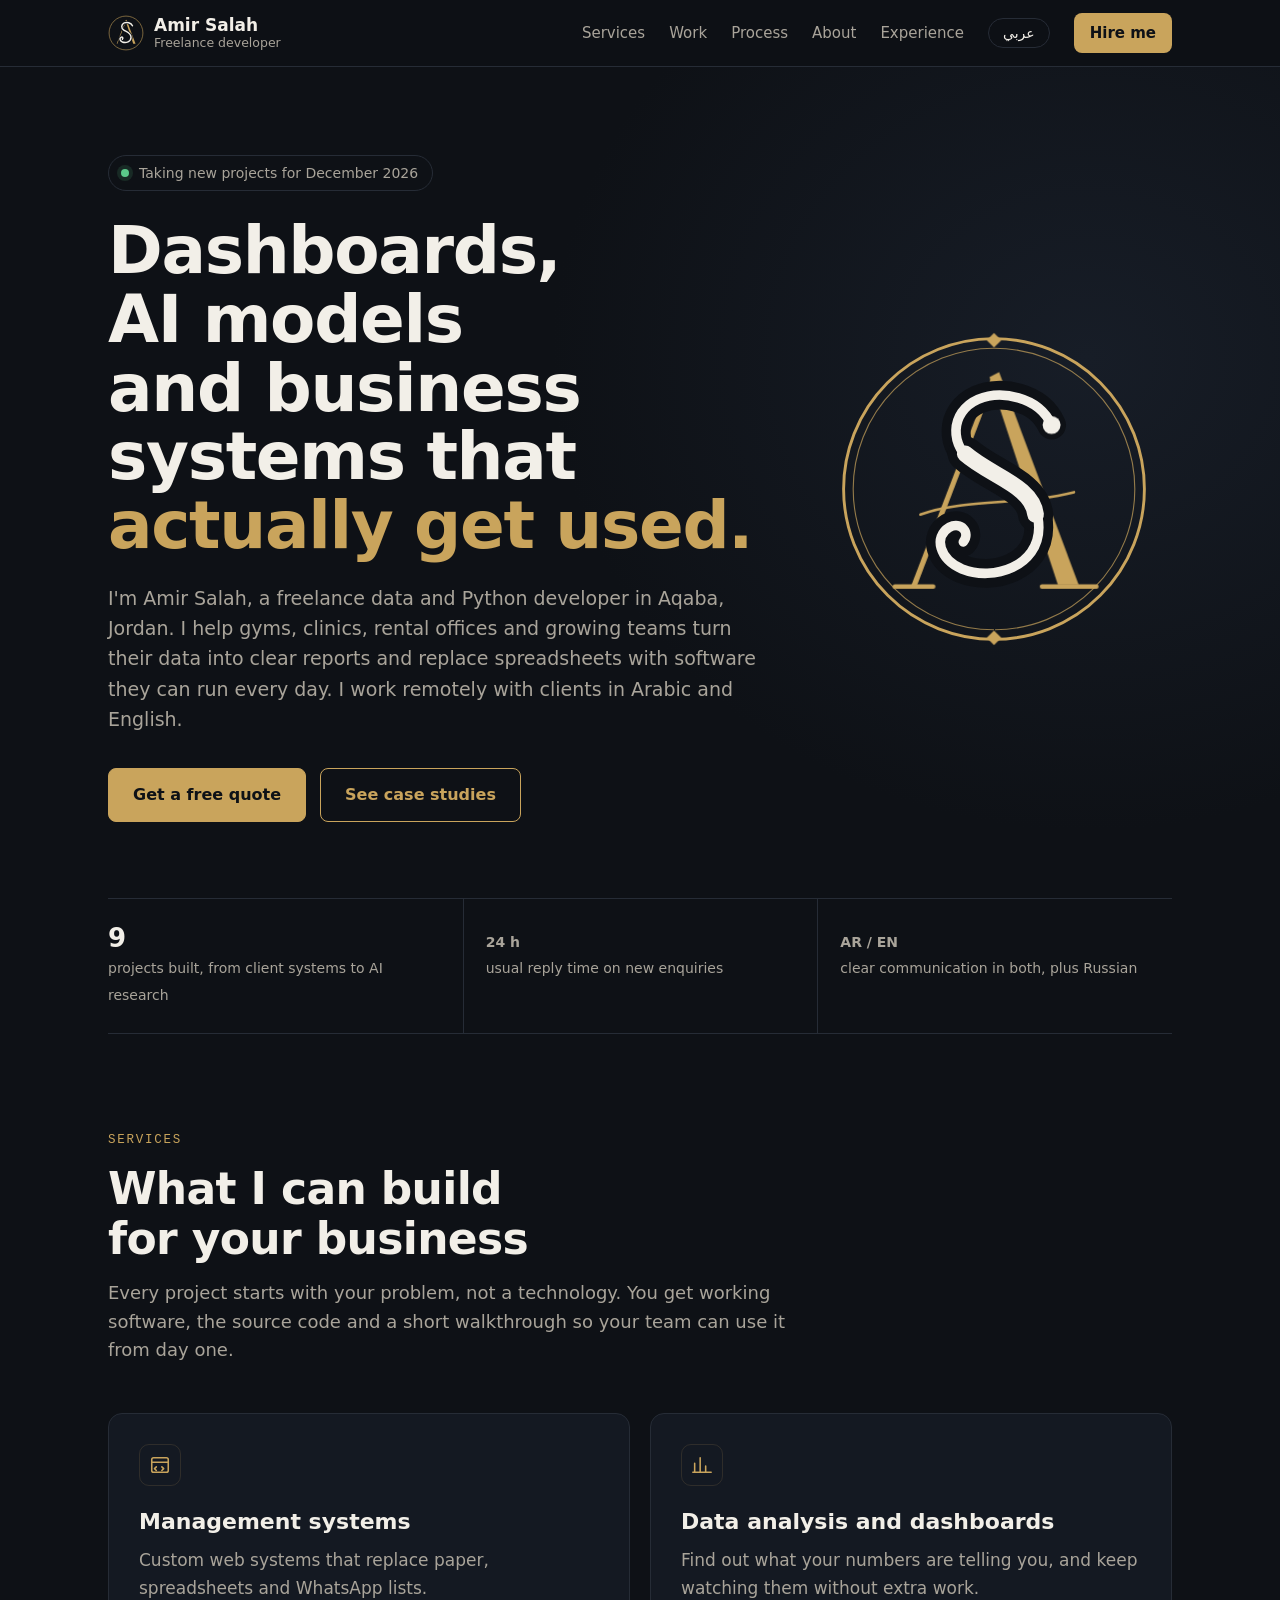
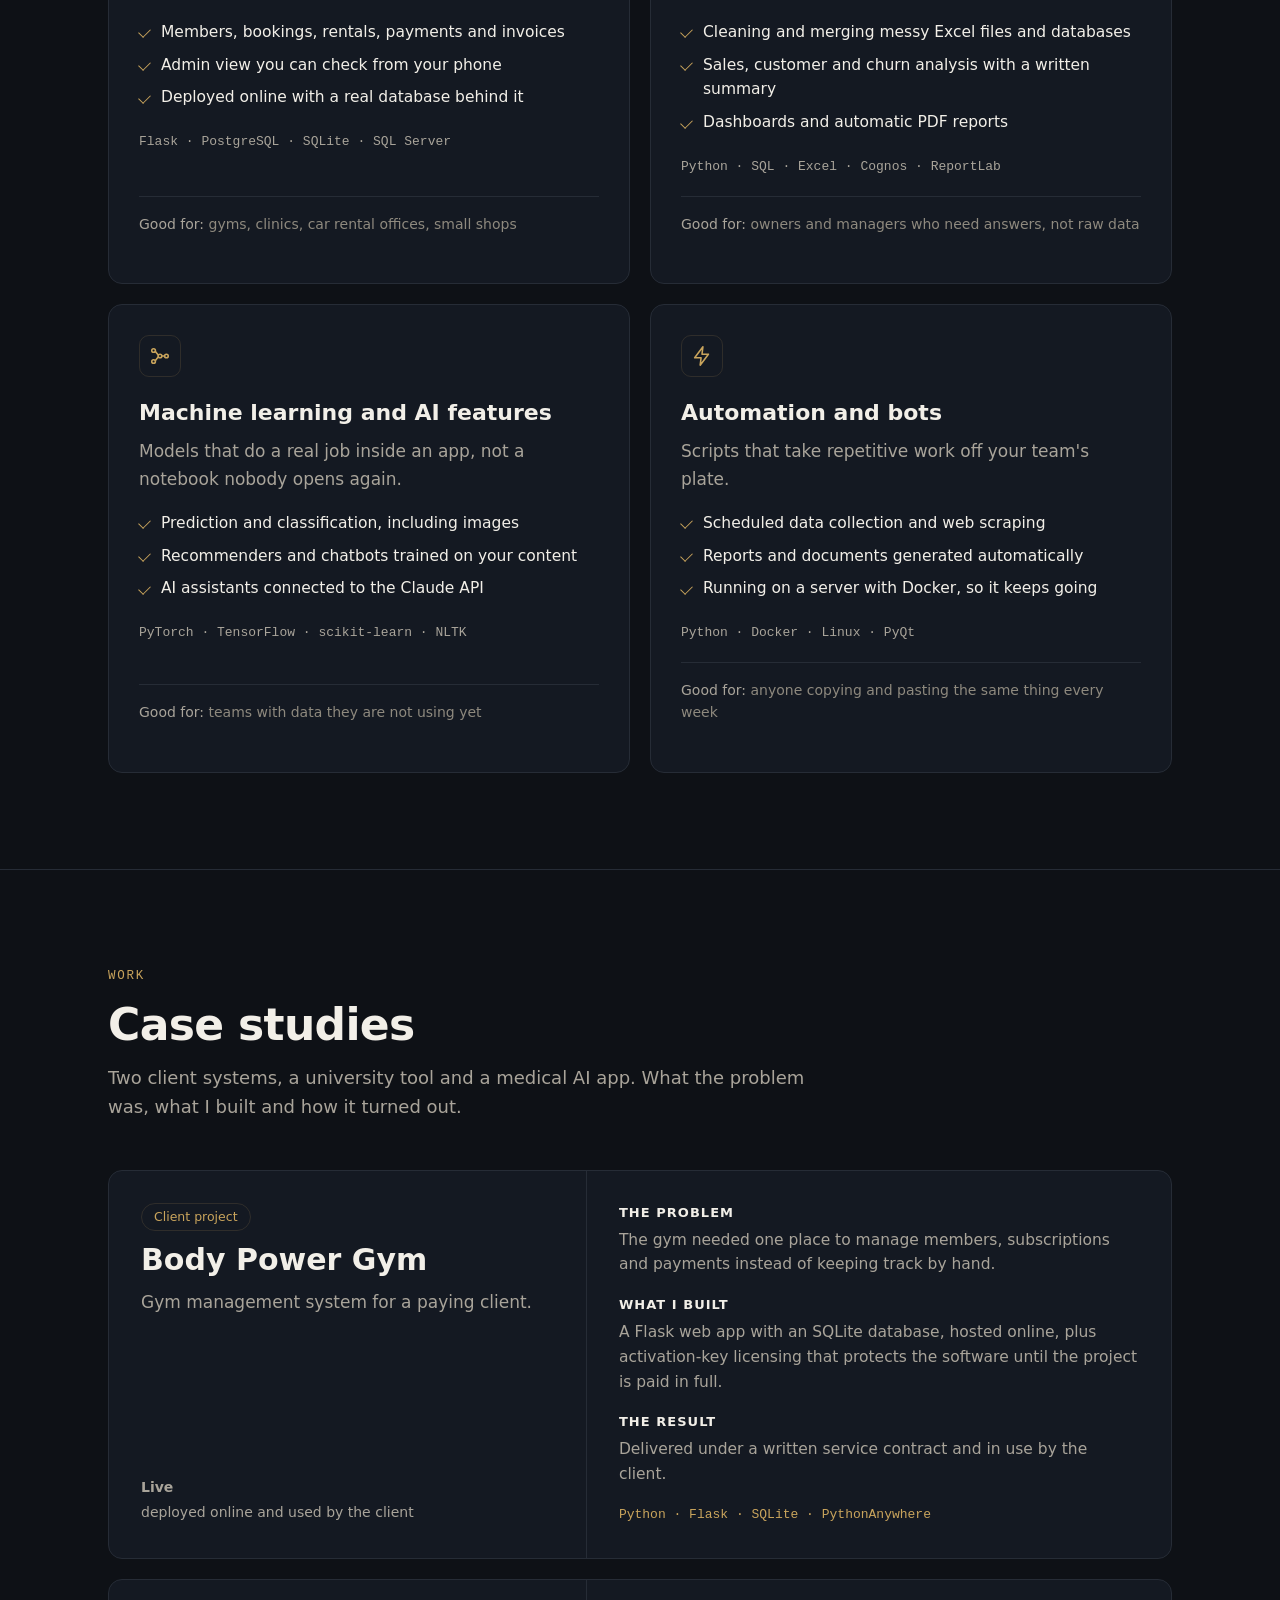
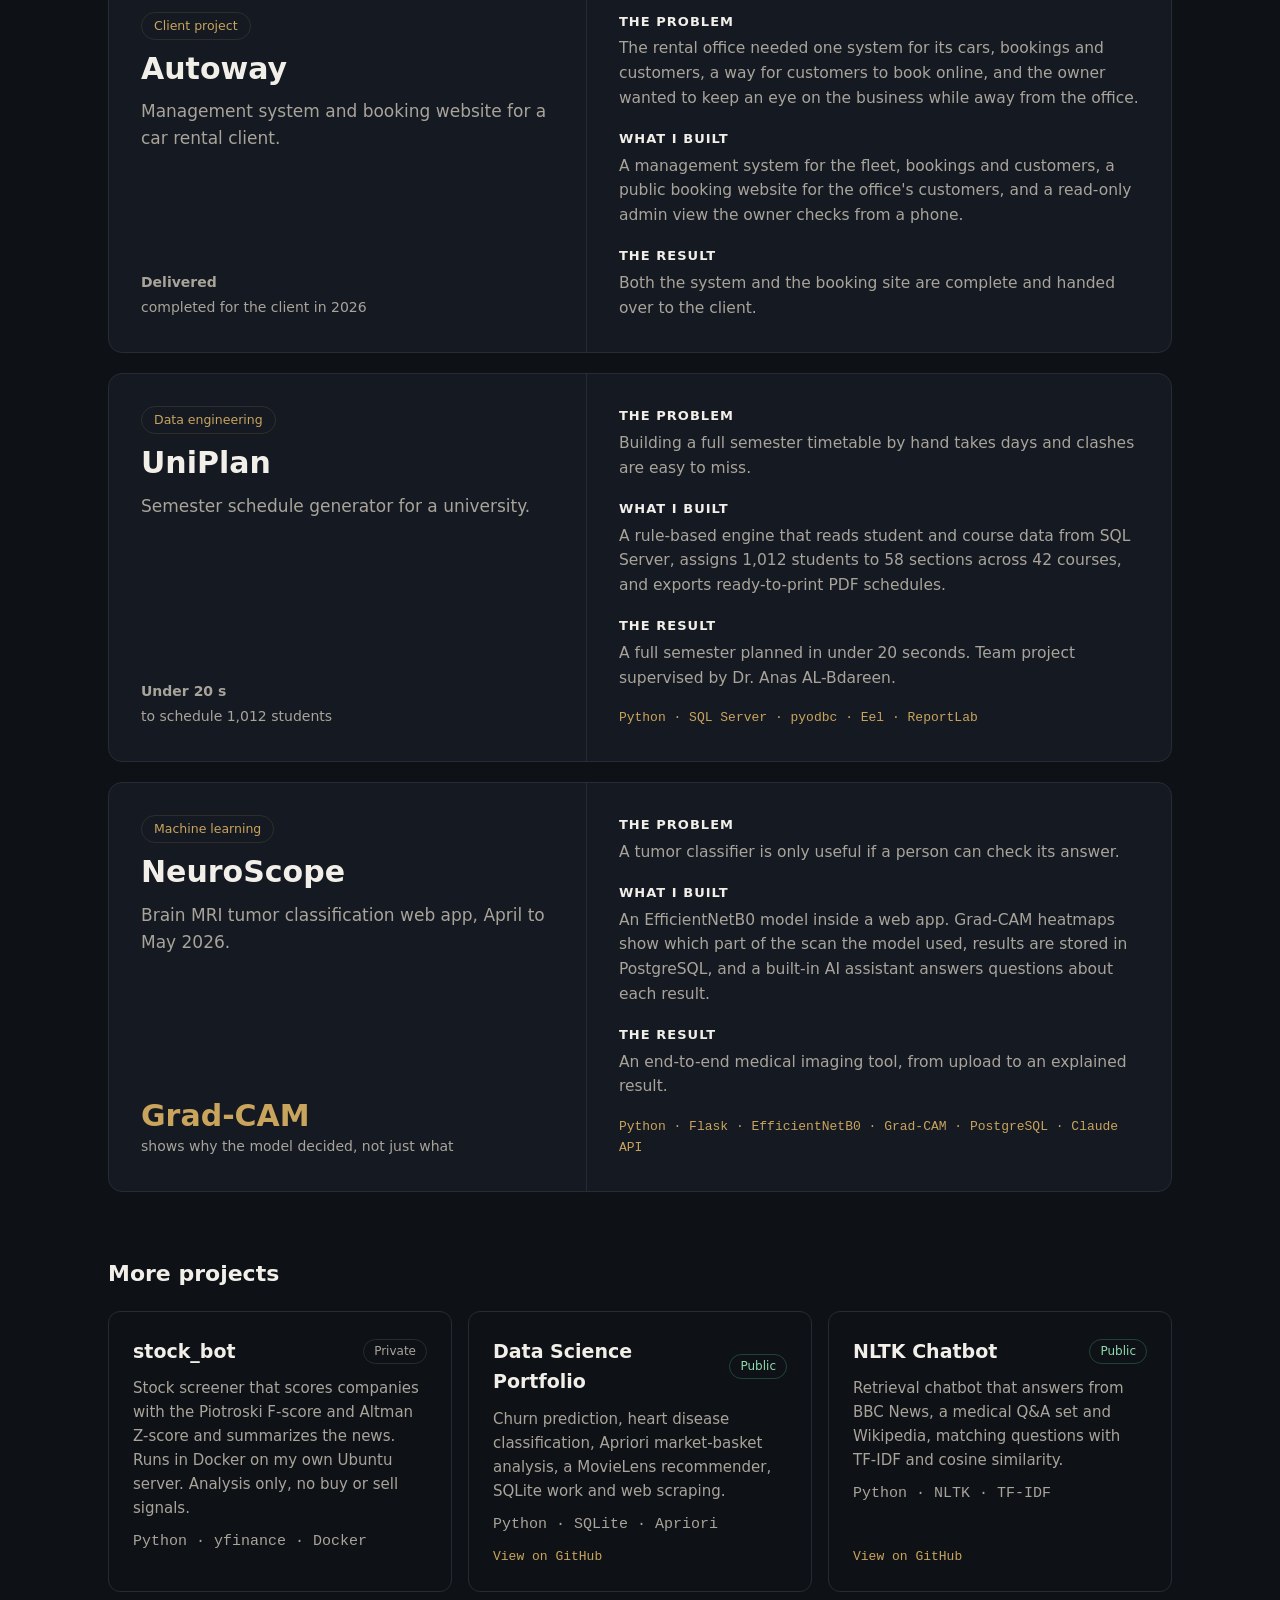
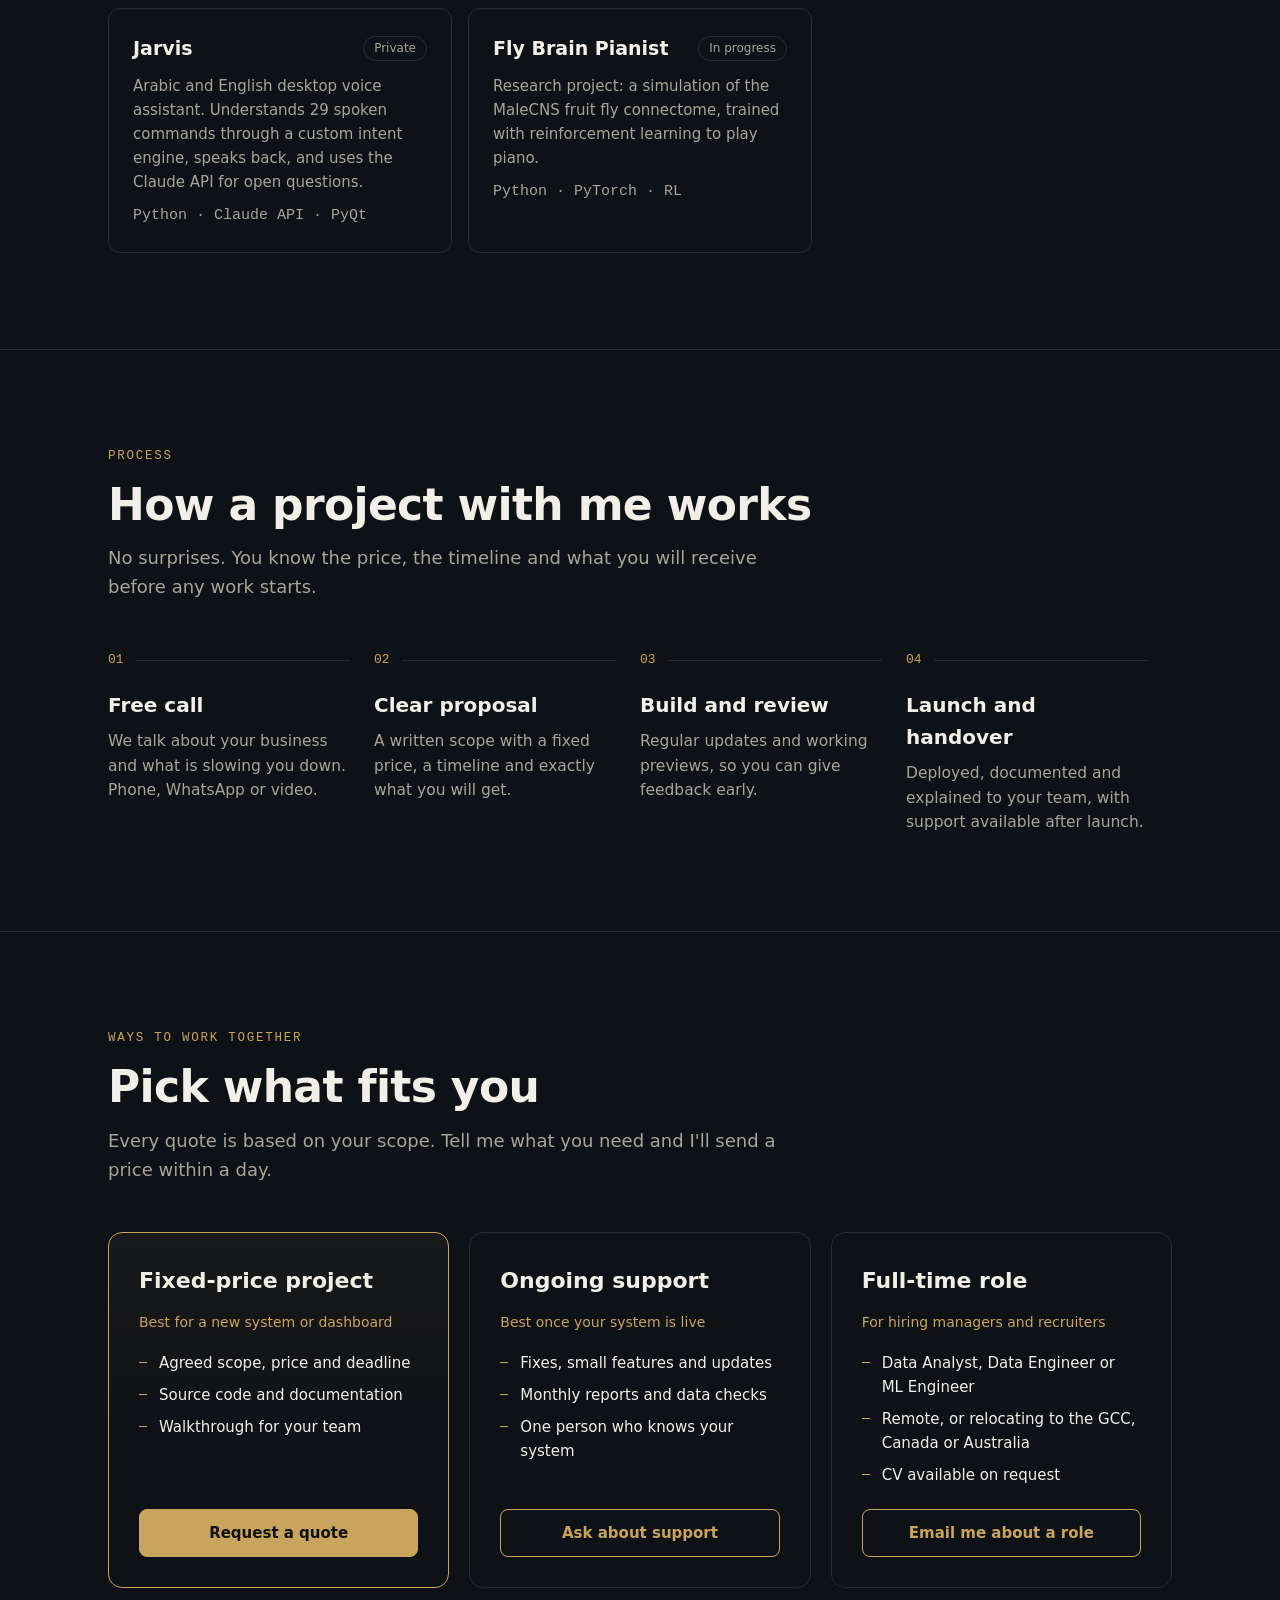
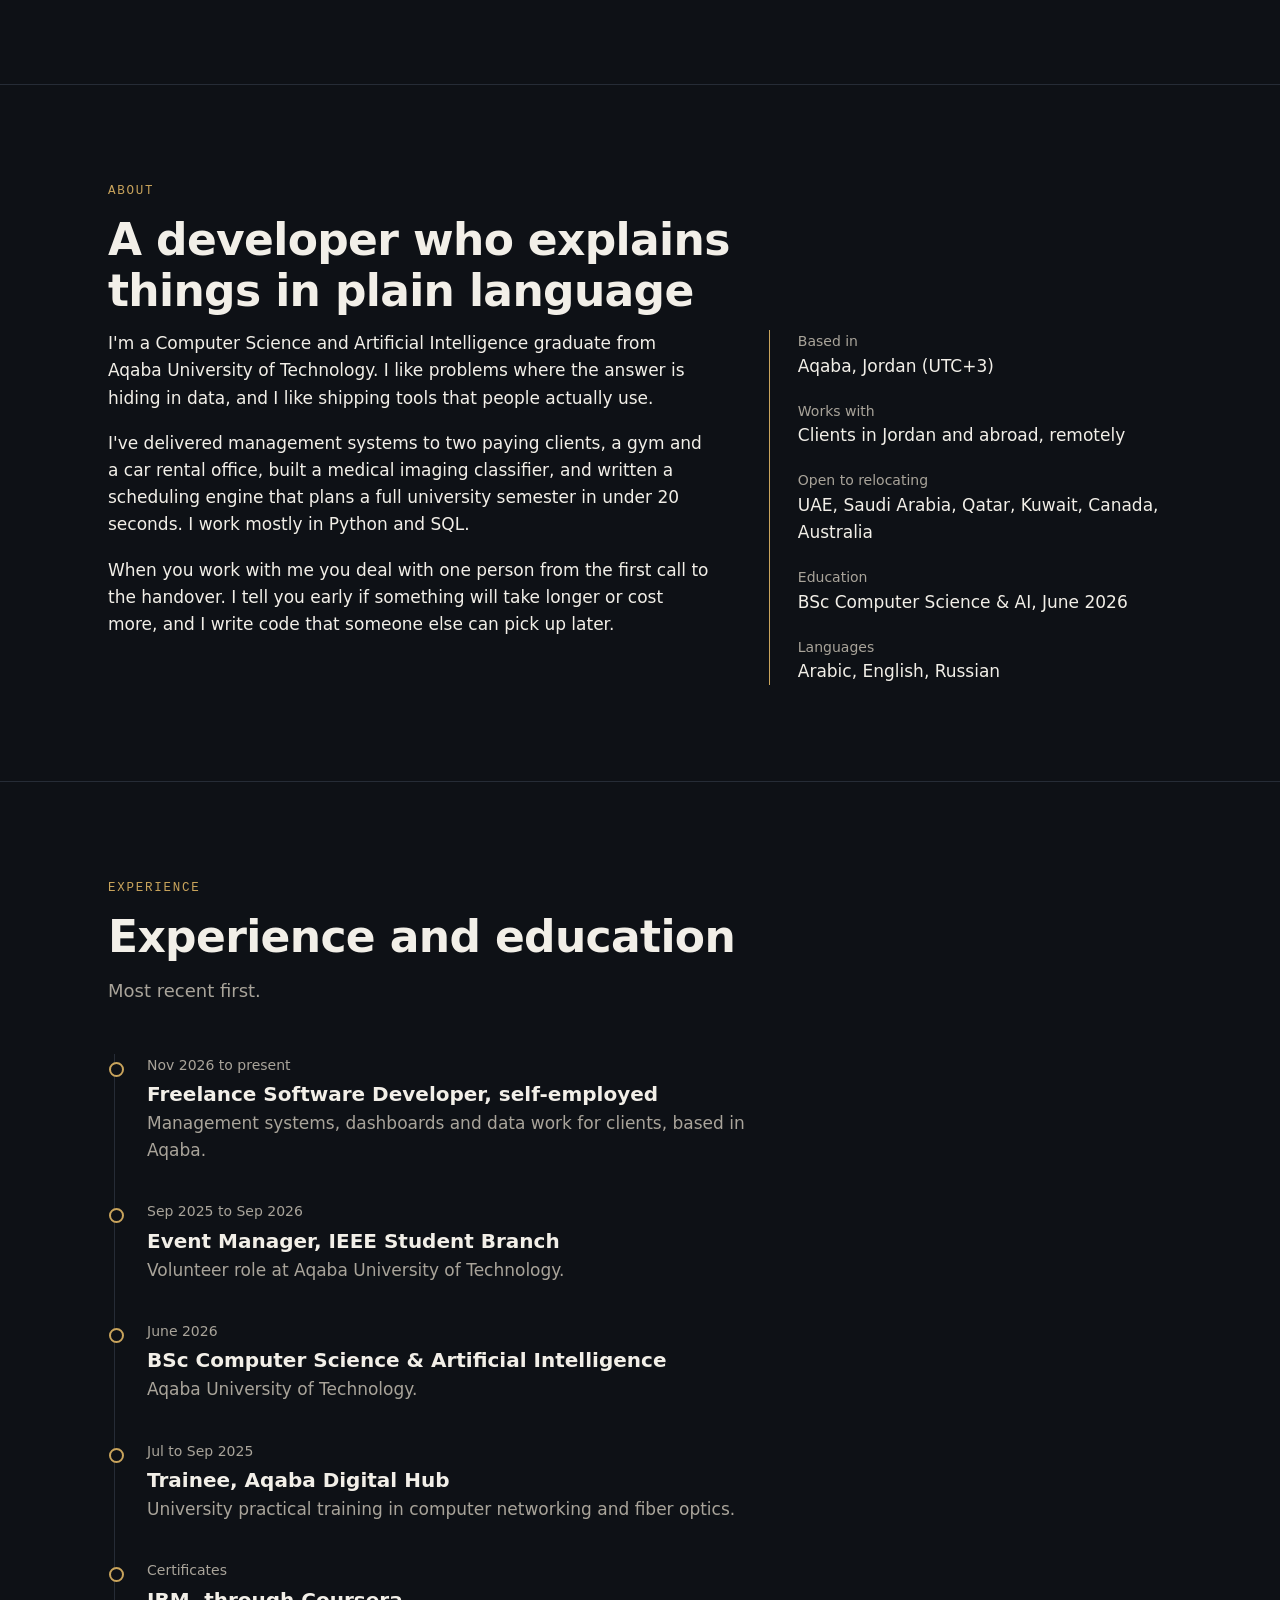
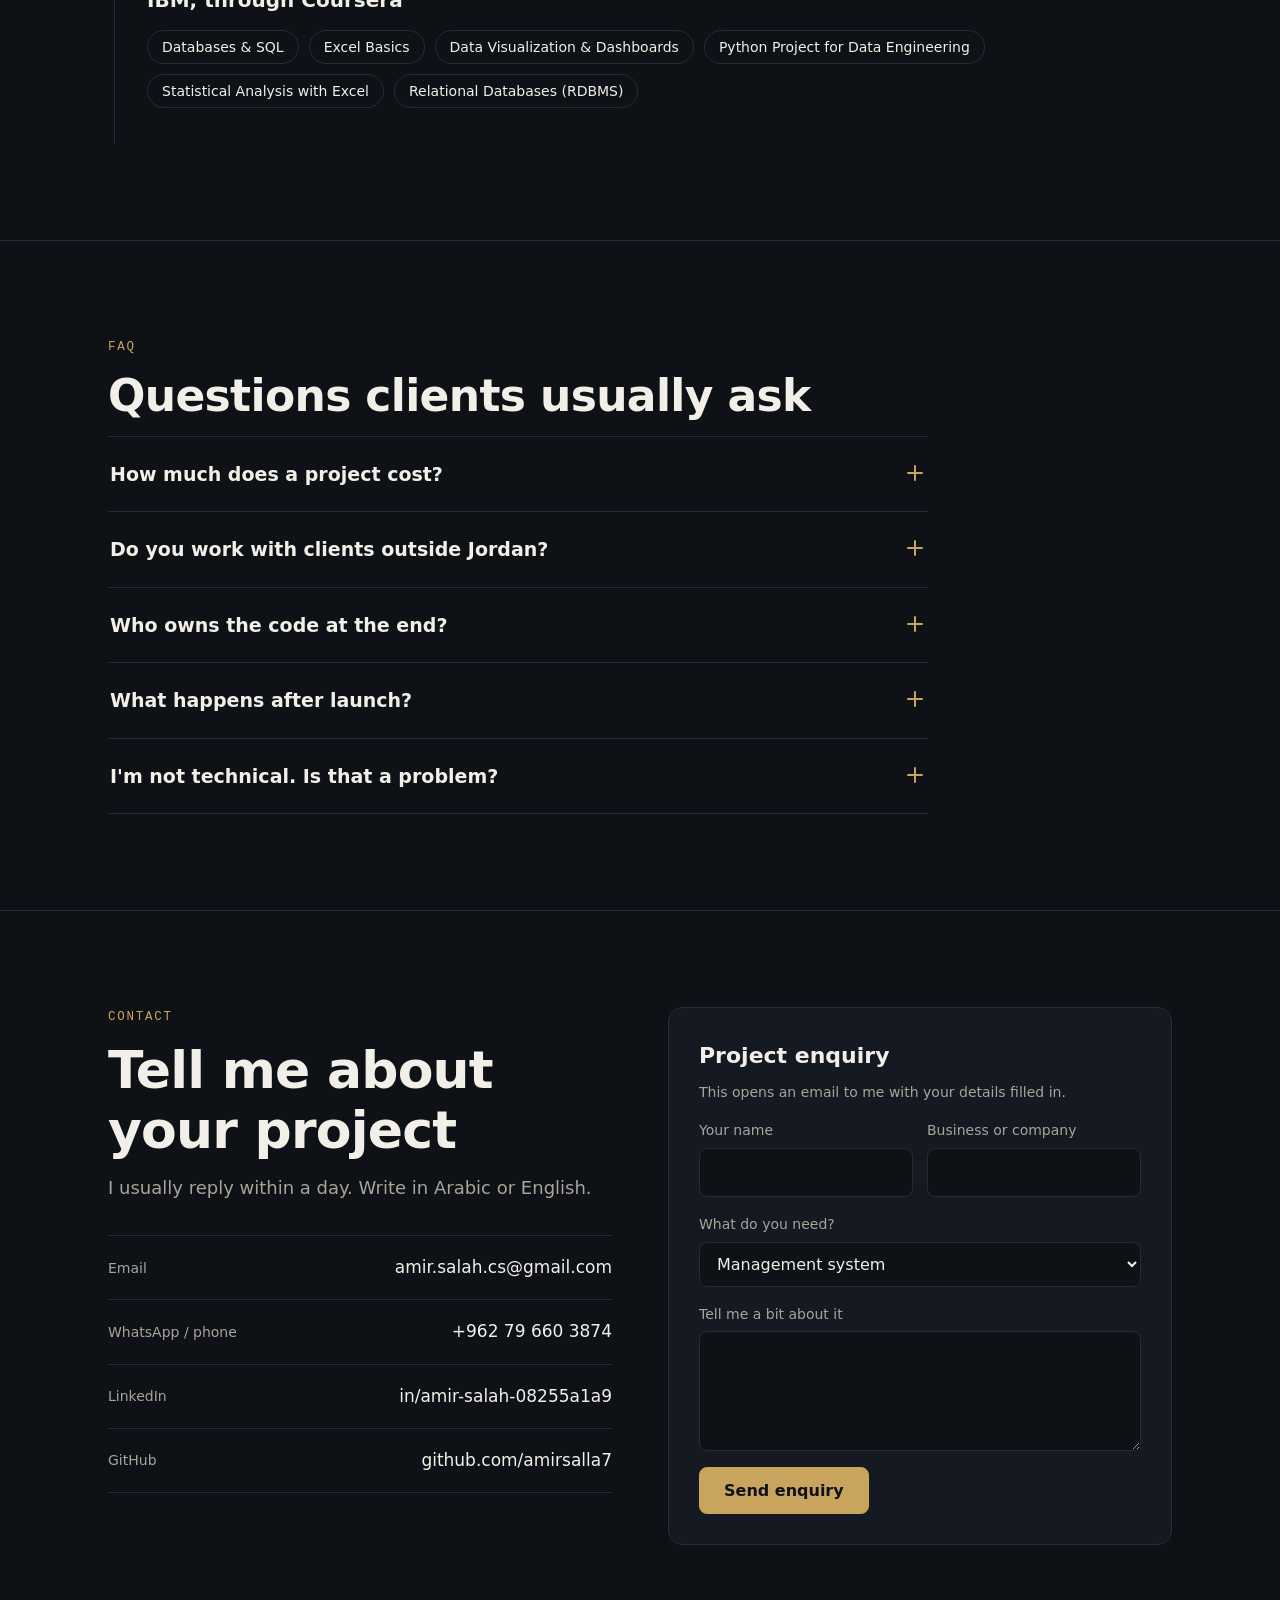
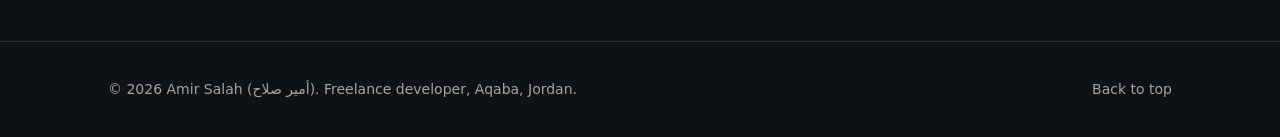
==== commit 3137399b: "Help Google find the site for Amir Salah and أمير صلاح - Bilingual title and description with both s" ====
--- a/index.html
+++ b/index.html
@@ -5,11 +5,23 @@
 <meta name="viewport" content="width=device-width, initial-scale=1">
 <meta http-equiv="Content-Security-Policy" content="default-src 'self'; script-src 'self'; style-src 'self' https://fonts.googleapis.com; font-src https://fonts.gstatic.com; img-src 'self' data:; connect-src 'self'; form-action 'none'; base-uri 'self'; object-src 'none'; upgrade-insecure-requests">
 <meta name="referrer" content="strict-origin-when-cross-origin">
-<title>Amir Salah, Freelance Data and Python Developer</title>
-<meta name="description" content="Amir Salah is a freelance developer in Aqaba, Jordan. Dashboards, machine learning models and management systems for businesses, in Arabic and English.">
-<meta property="og:title" content="Amir Salah, Freelance Data and Python Developer">
+<title>Amir Salah (أمير صلاح) | Freelance Data and Python Developer</title>
+<meta name="description" content="Amir Salah (أمير صلاح), freelance data and Python developer in Aqaba, Jordan. Dashboards, machine learning models and management systems for businesses. أمير صلاح، مطوّر بيانات وبايثون مستقل من العقبة، الأردن.">
+<meta name="author" content="Amir Salah">
+<meta property="og:title" content="Amir Salah (أمير صلاح) | Freelance Data and Python Developer">
 <meta property="og:description" content="Dashboards, machine learning models and management systems for businesses. Based in Aqaba, Jordan, working remotely.">
 <meta property="og:type" content="website">
+<meta property="og:url" content="https://amirsalah.dev/">
+<link rel="canonical" href="https://amirsalah.dev/">
+<meta property="og:site_name" content="Amir Salah">
+<meta property="og:locale" content="en_US">
+<meta property="og:locale:alternate" content="ar_JO">
+<meta property="og:image" content="https://amirsalah.dev/assets/og.png">
+<meta property="og:image:width" content="1200">
+<meta property="og:image:height" content="630">
+<meta property="og:image:alt" content="Amir Salah, أمير صلاح, freelance data and Python developer">
+<meta name="twitter:card" content="summary_large_image">
+<script type="application/ld+json">[{"@context": "https://schema.org", "@type": "Person", "@id": "https://amirsalah.dev/#person", "name": "Amir Salah", "alternateName": ["أمير صلاح", "amirsalah", "Amir Salah Developer"], "url": "https://amirsalah.dev/", "image": "https://amirsalah.dev/assets/og.png", "jobTitle": "Freelance Data and Python Developer", "email": "mailto:amir.salah.cs@gmail.com", "address": {"@type": "PostalAddress", "addressLocality": "Aqaba", "addressCountry": "JO"}, "alumniOf": {"@type": "CollegeOrUniversity", "name": "Aqaba University of Technology"}, "knowsLanguage": ["ar", "en", "ru"], "knowsAbout": ["Data Analysis", "Machine Learning", "Python", "SQL", "Flask", "Data Engineering"], "sameAs": ["https://www.linkedin.com/in/amir-salah-08255a1a9", "https://github.com/amirsalla7"]}, {"@context": "https://schema.org", "@type": "WebSite", "name": "Amir Salah", "alternateName": ["أمير صلاح", "amirsalah"], "url": "https://amirsalah.dev/", "inLanguage": ["en", "ar"], "publisher": {"@id": "https://amirsalah.dev/#person"}}]</script>
 <meta name="theme-color" content="#0E1116">
 <link rel="icon" href="assets/favicon.svg" type="image/svg+xml">
 <link rel="preconnect" href="https://fonts.googleapis.com">
@@ -64,8 +76,8 @@
             <span class="ar">لوحات بيانات ونماذج ذكاء اصطناعي وأنظمة أعمال <em>تُستخدم فعلاً.</em></span>
           </h1>
           <p class="sub">
-            <span class="en">I'm Amir, a freelance data and Python developer in Aqaba, Jordan. I help gyms, clinics, rental offices and growing teams turn their data into clear reports and replace spreadsheets with software they can run every day. I work remotely with clients in Arabic and English.</span>
-            <span class="ar">أنا أمير، مطوّر بيانات وبايثون مستقل من العقبة، الأردن. أساعد الأندية الرياضية والعيادات ومكاتب التأجير والفرق النامية على تحويل بياناتها إلى تقارير واضحة، واستبدال جداول Excel ببرامج تستخدمها كل يوم. أعمل عن بُعد مع العملاء بالعربية والإنجليزية.</span>
+            <span class="en">I'm Amir Salah, a freelance data and Python developer in Aqaba, Jordan. I help gyms, clinics, rental offices and growing teams turn their data into clear reports and replace spreadsheets with software they can run every day. I work remotely with clients in Arabic and English.</span>
+            <span class="ar">أنا أمير صلاح، مطوّر بيانات وبايثون مستقل من العقبة، الأردن. أساعد الأندية الرياضية والعيادات ومكاتب التأجير والفرق النامية على تحويل بياناتها إلى تقارير واضحة، واستبدال جداول Excel ببرامج تستخدمها كل يوم. أعمل عن بُعد مع العملاء بالعربية والإنجليزية.</span>
           </p>
           <div class="ctas">
             <a class="btn primary" href="#contact"><span class="en">Get a free quote</span><span class="ar">احصل على عرض سعر مجاني</span></a>
@@ -451,7 +463,7 @@
 
 <footer>
   <div class="wrap">
-    <span>© 2026 Amir Salah. <span class="en">Freelance developer, Aqaba, Jordan.</span><span class="ar">مطوّر مستقل، العقبة، الأردن.</span></span>
+    <span>© 2026 Amir Salah (<span lang="ar">أمير صلاح</span>). <span class="en">Freelance developer, Aqaba, Jordan.</span><span class="ar">مطوّر مستقل، العقبة، الأردن.</span></span>
     <span><a href="#top"><span class="en">Back to top</span><span class="ar">العودة للأعلى</span></a></span>
   </div>
 </footer>
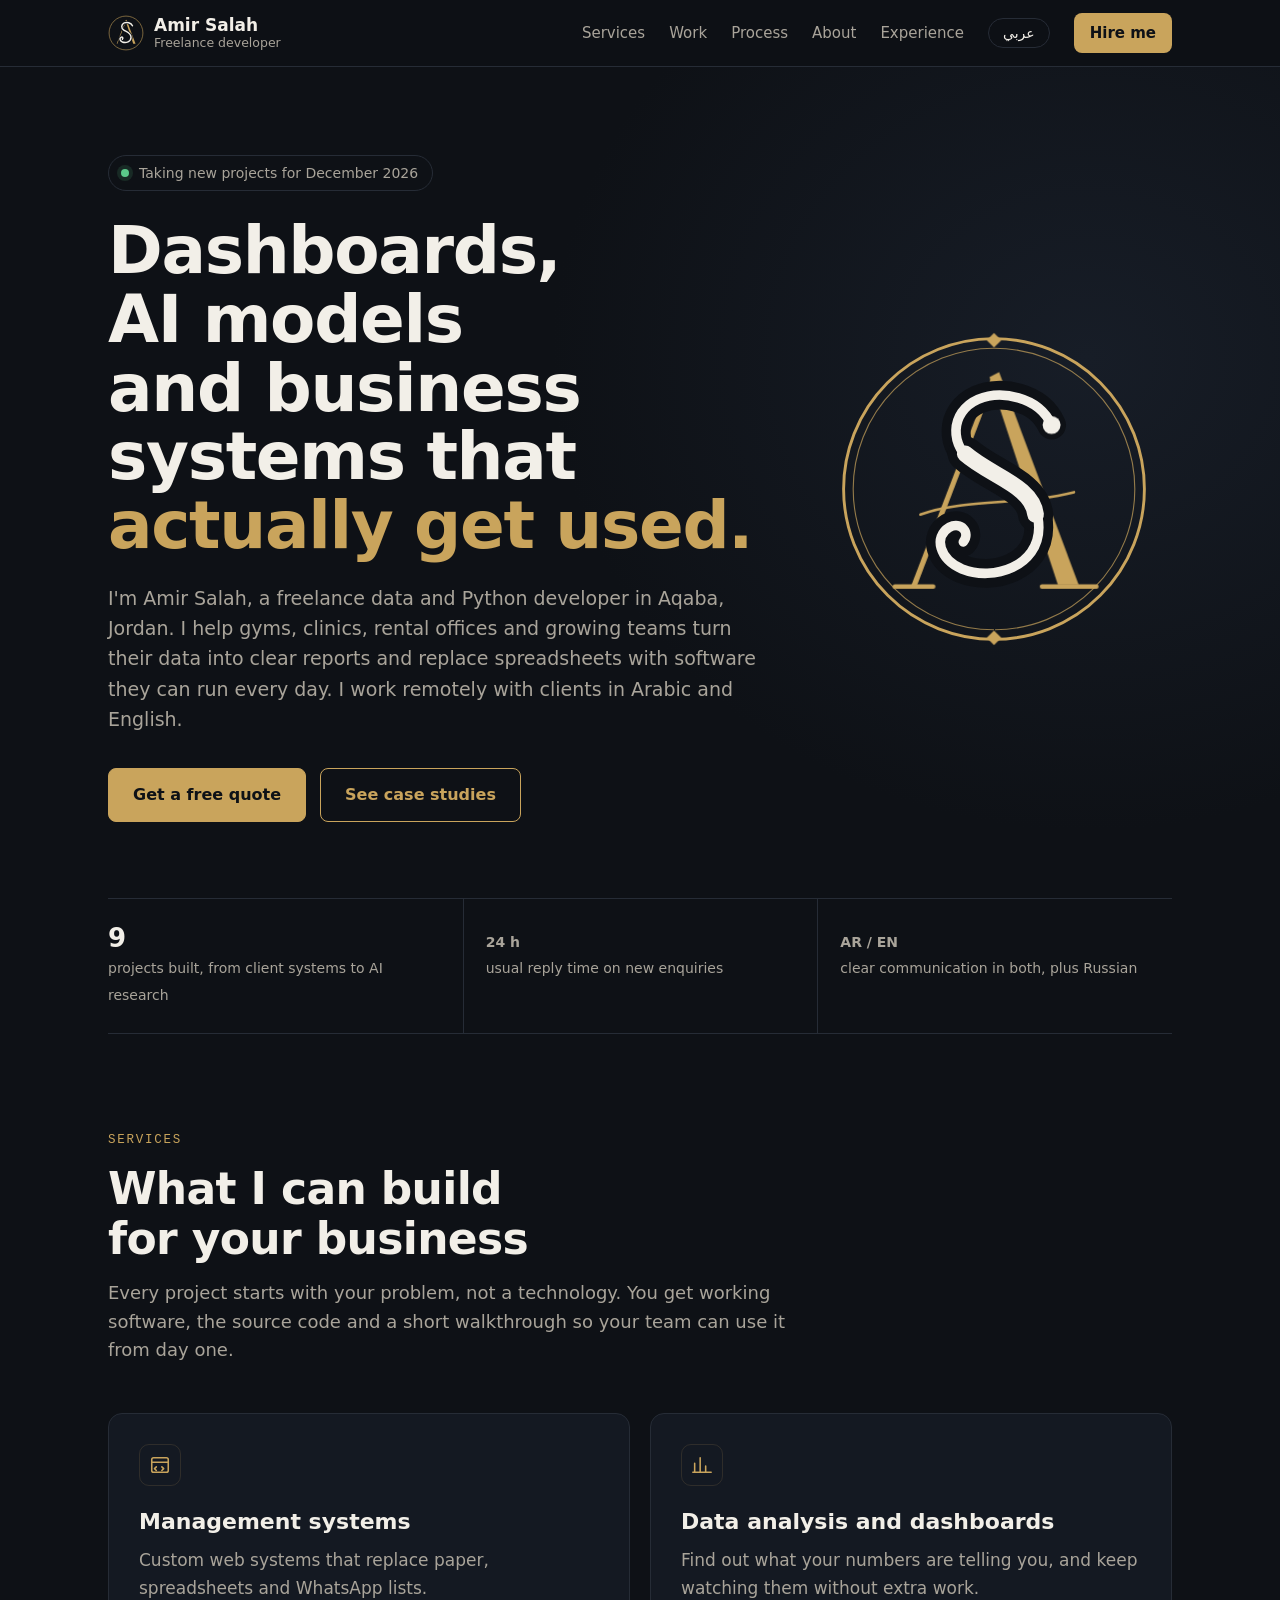
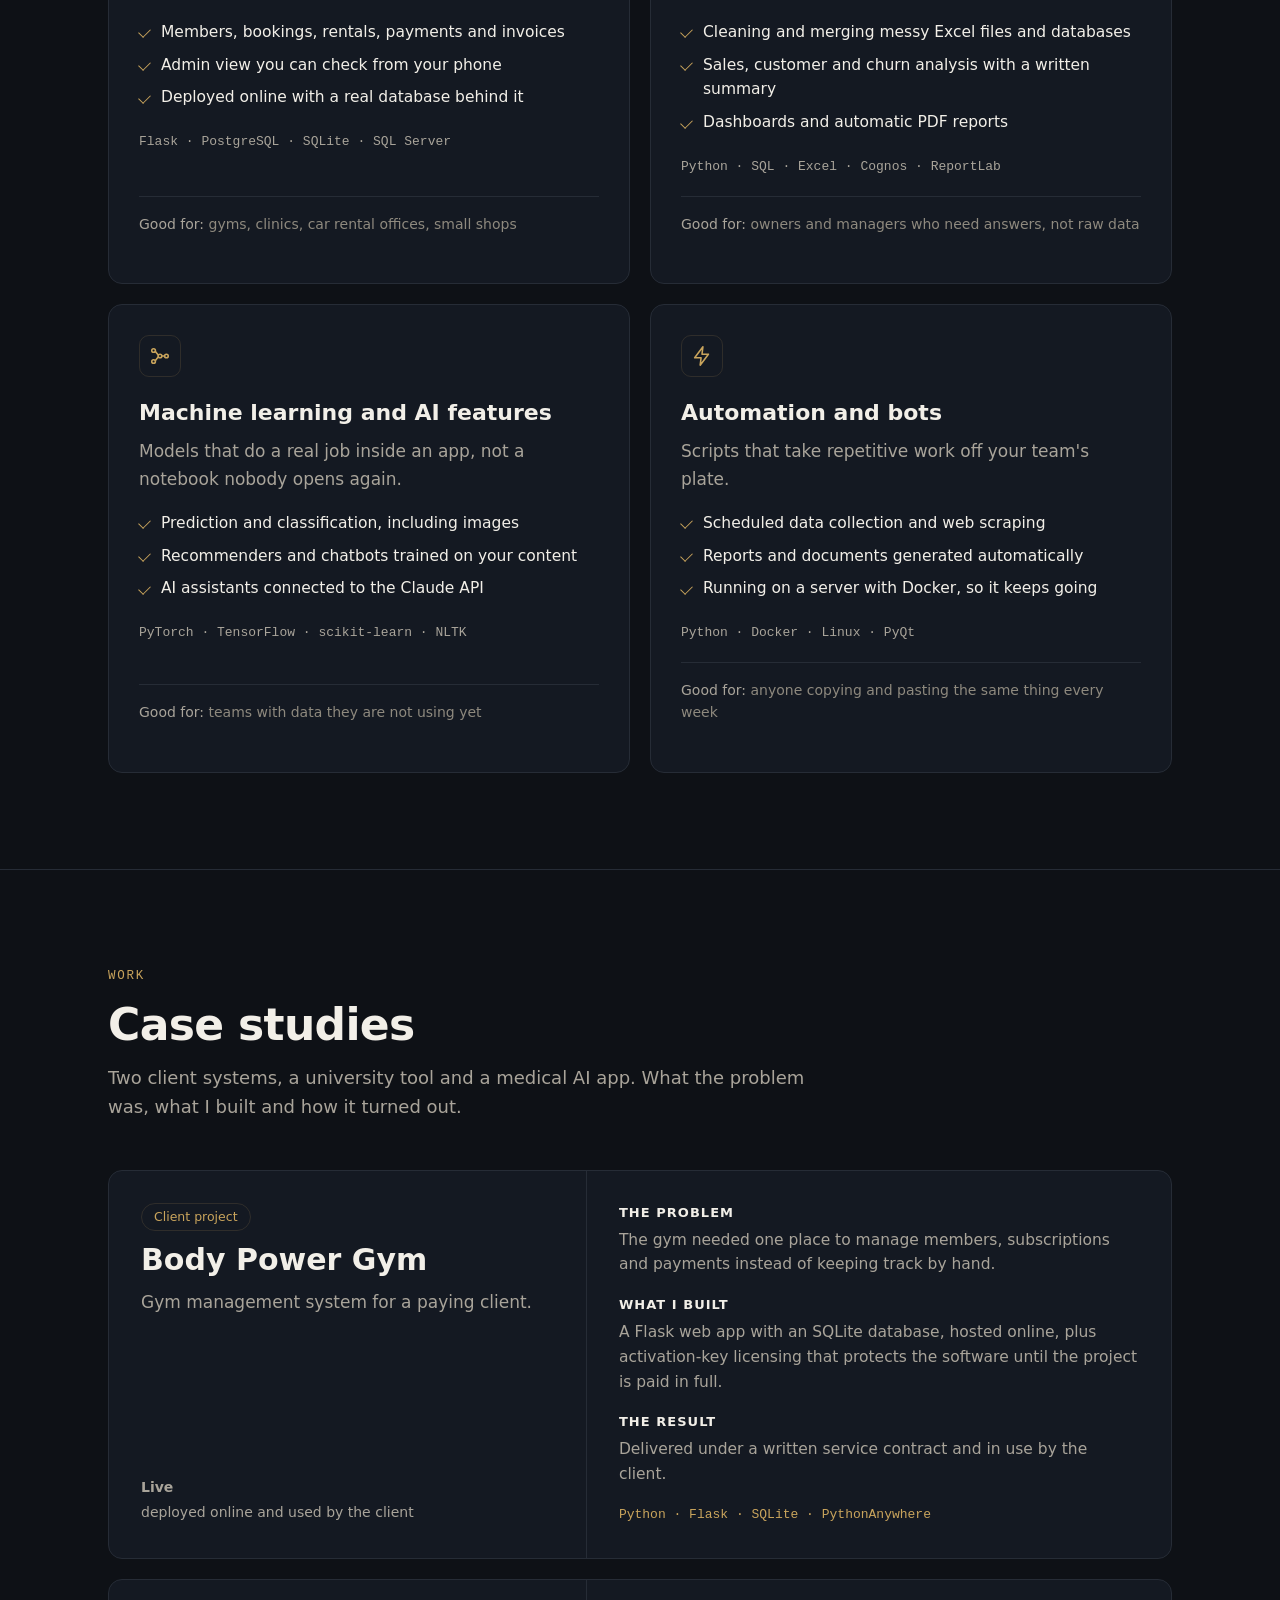
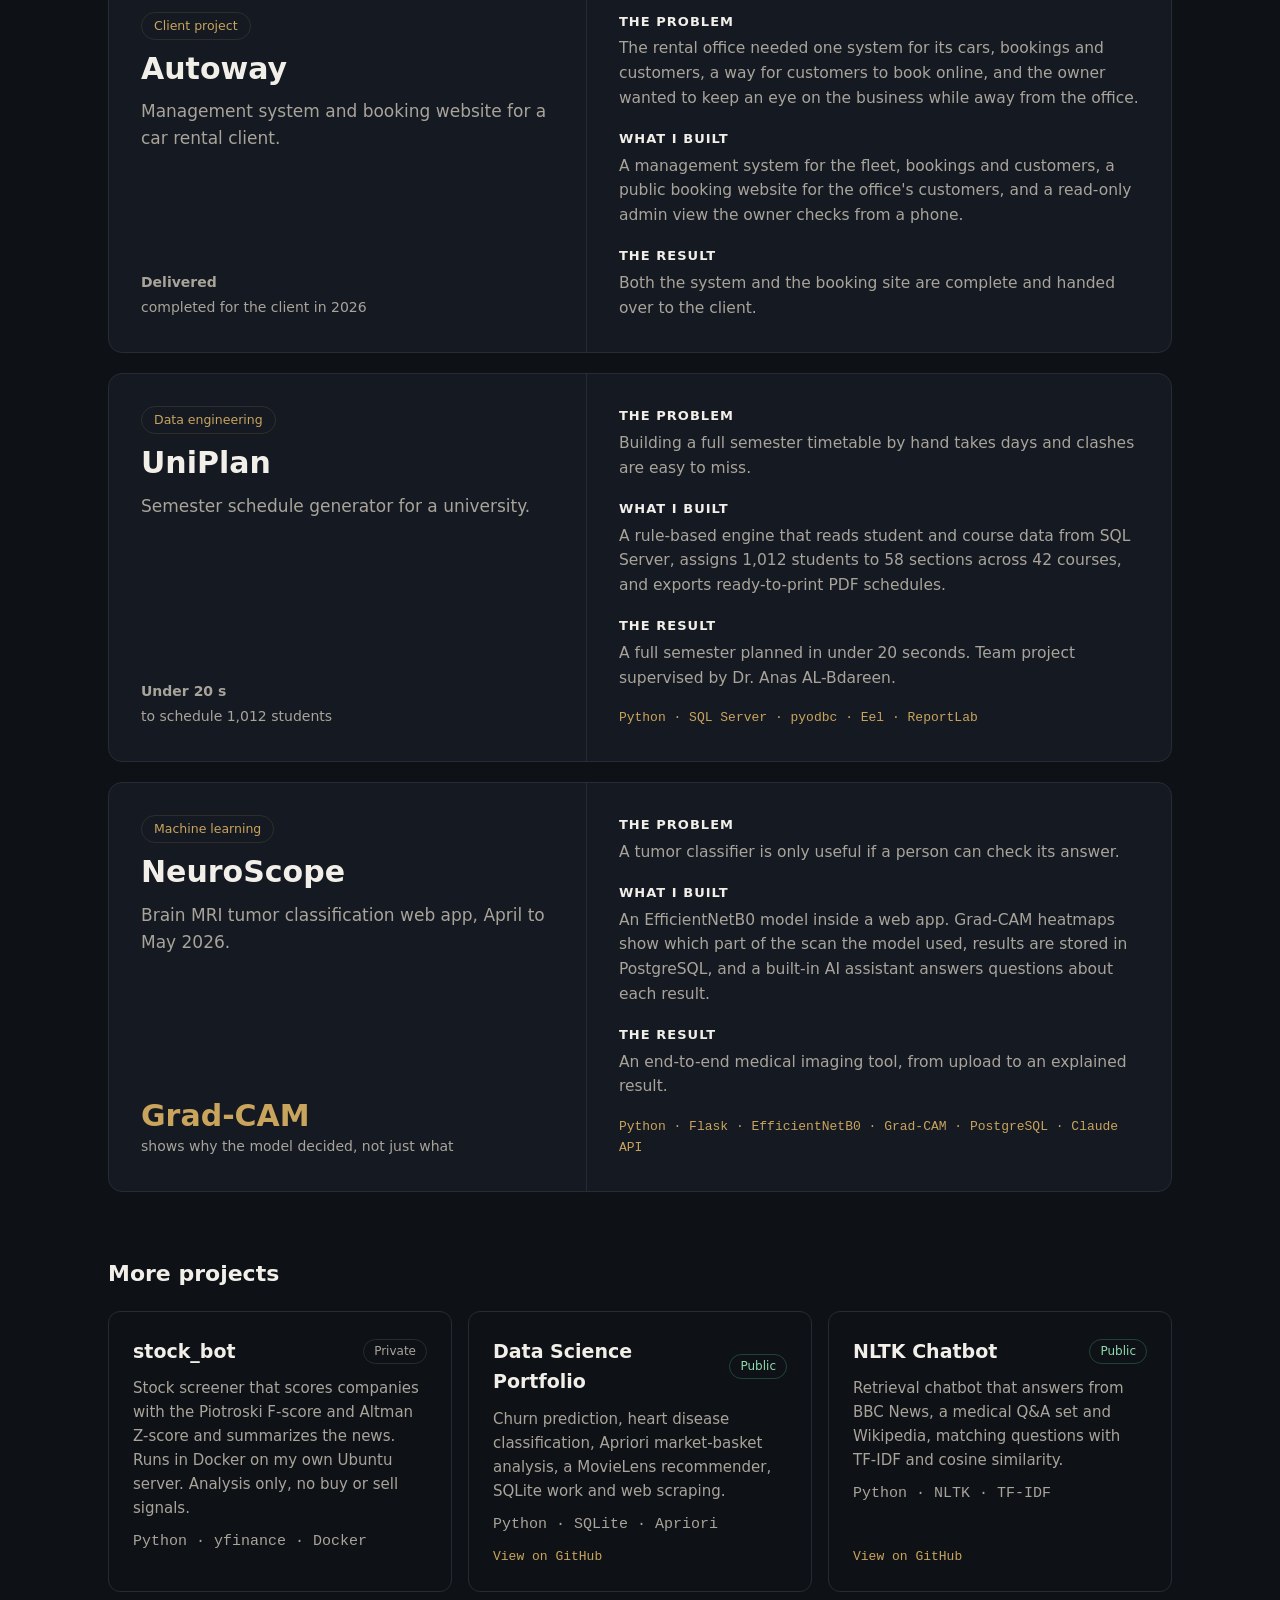
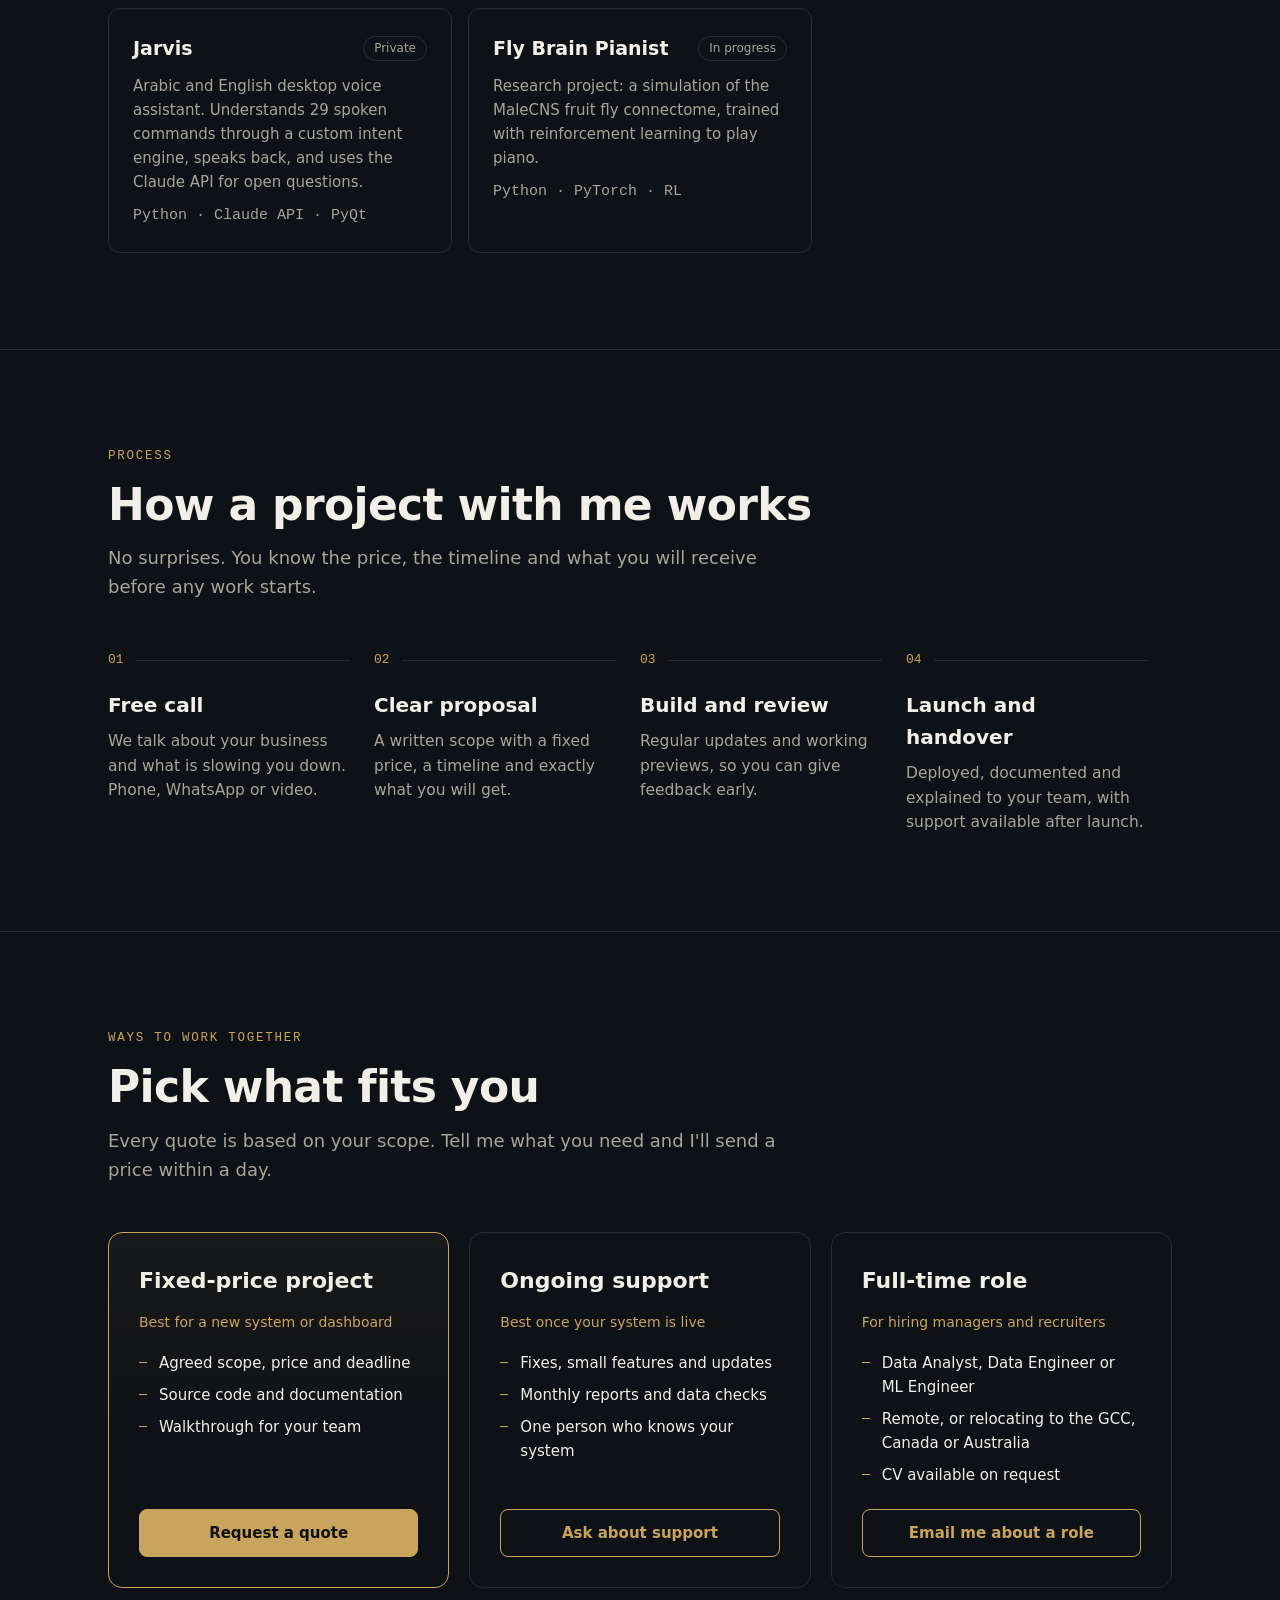
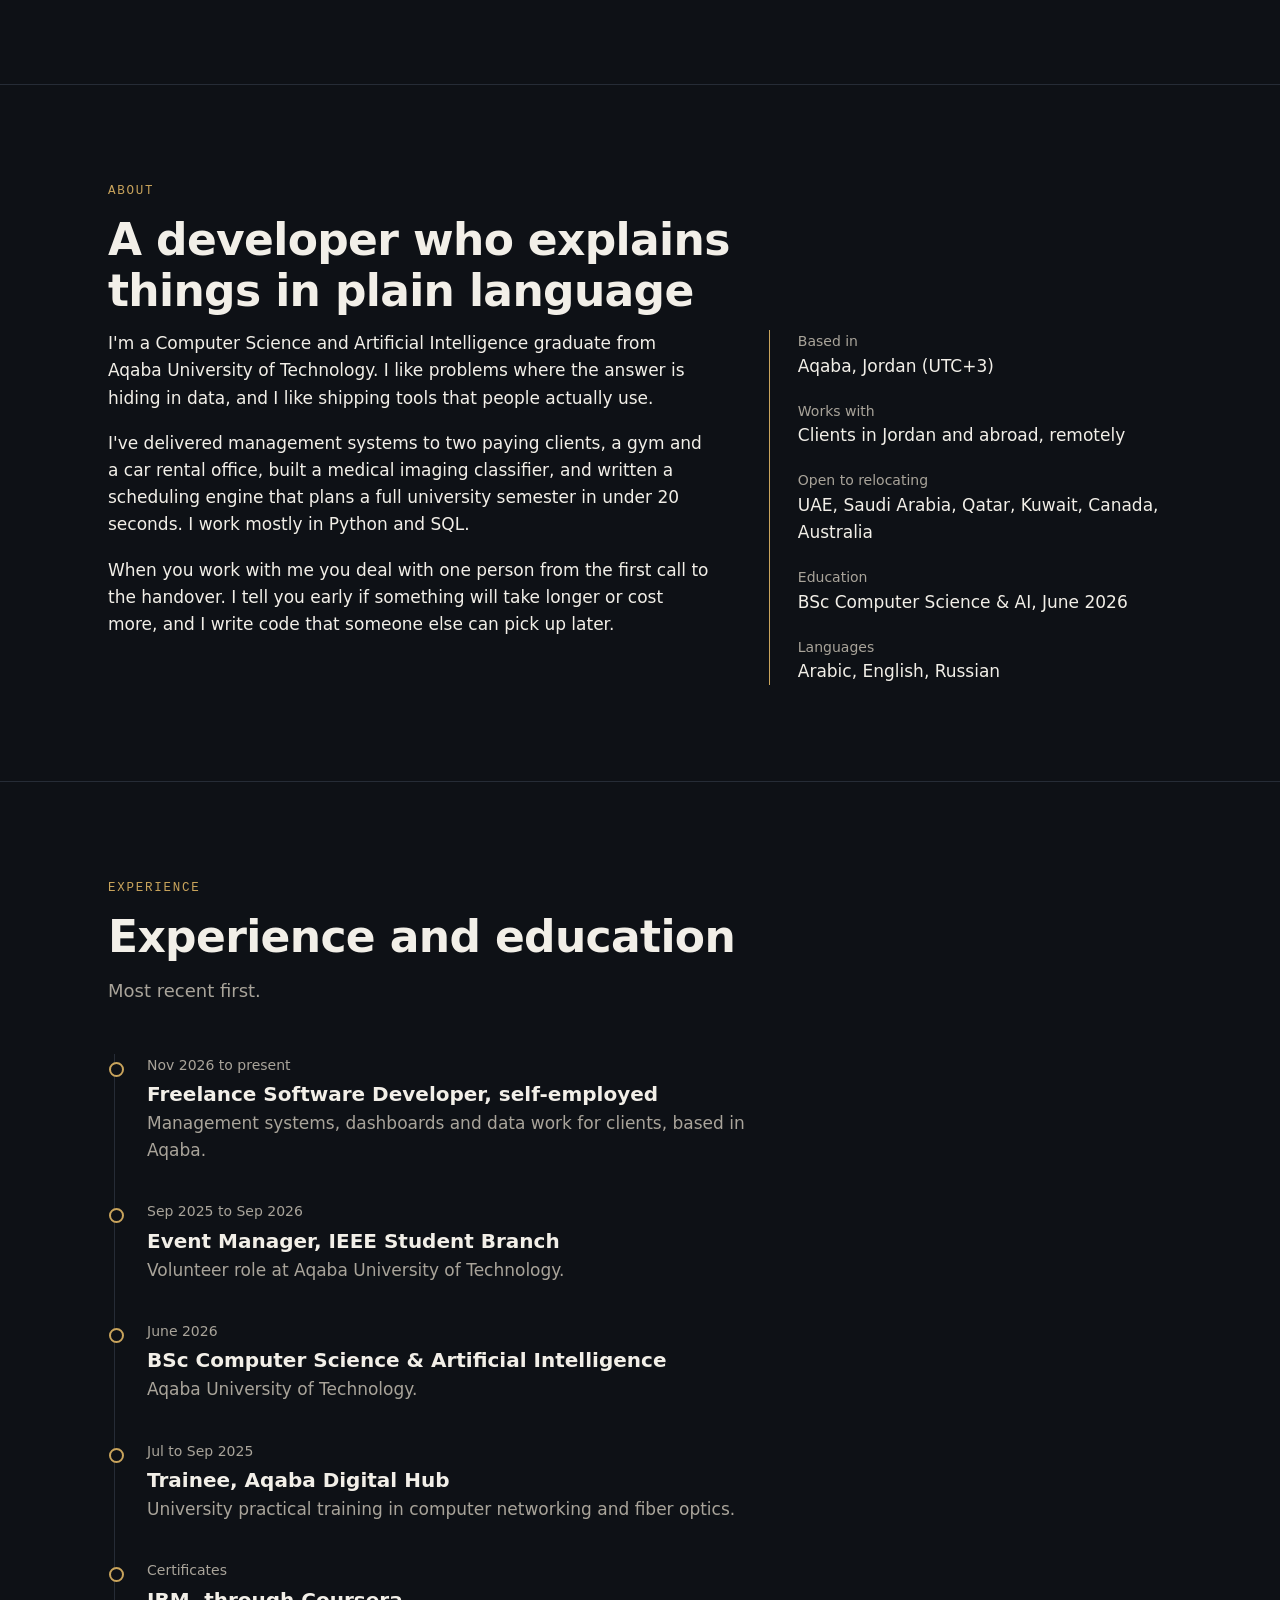
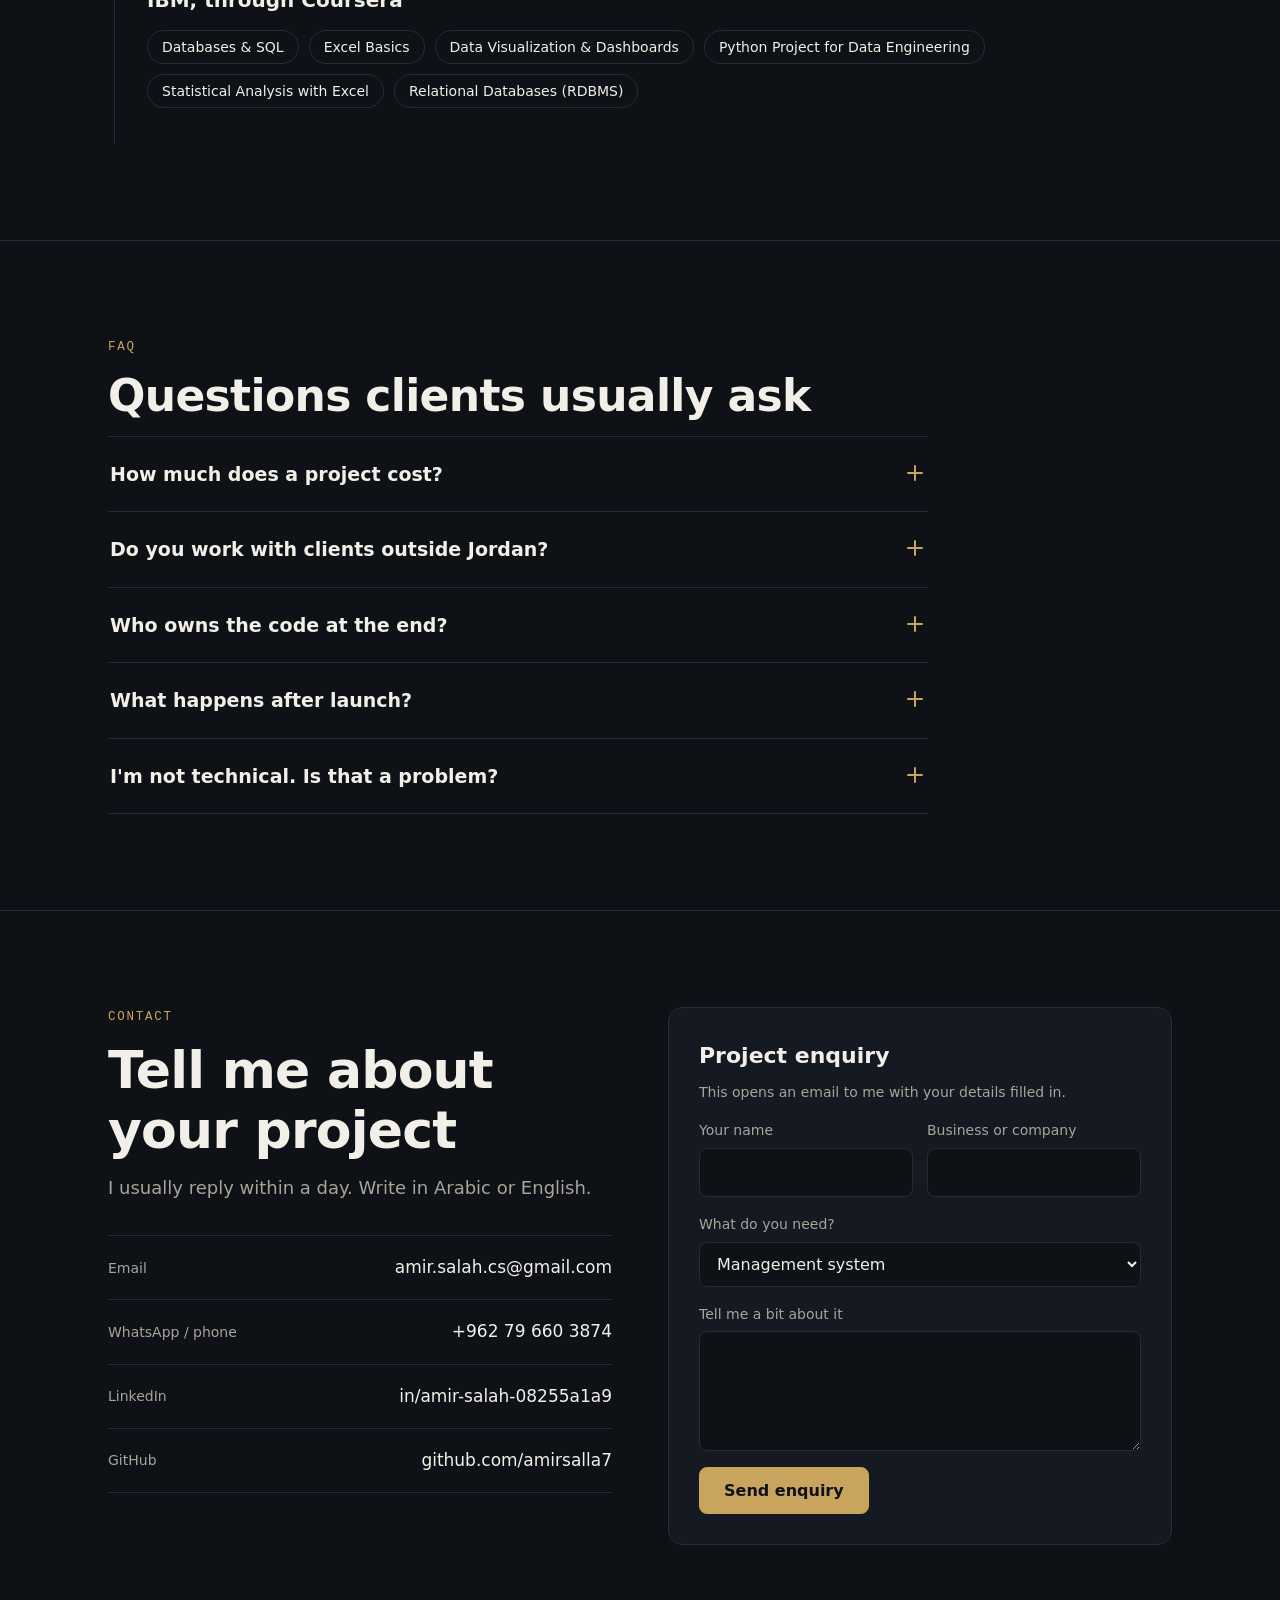
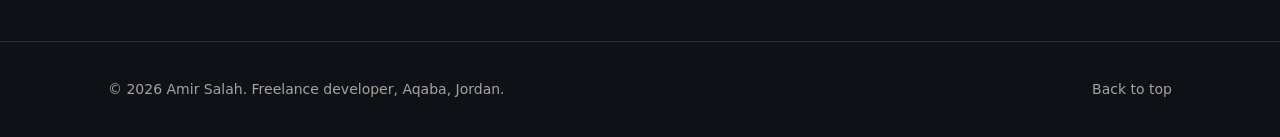
==== commit 48384162: "Remove the Arabic name from search metadata and footer - English-only meta description and structure" ====
--- a/index.html
+++ b/index.html
@@ -5,10 +5,10 @@
 <meta name="viewport" content="width=device-width, initial-scale=1">
 <meta http-equiv="Content-Security-Policy" content="default-src 'self'; script-src 'self'; style-src 'self' https://fonts.googleapis.com; font-src https://fonts.gstatic.com; img-src 'self' data:; connect-src 'self'; form-action 'none'; base-uri 'self'; object-src 'none'; upgrade-insecure-requests">
 <meta name="referrer" content="strict-origin-when-cross-origin">
-<title>Amir Salah (أمير صلاح) | Freelance Data and Python Developer</title>
-<meta name="description" content="Amir Salah (أمير صلاح), freelance data and Python developer in Aqaba, Jordan. Dashboards, machine learning models and management systems for businesses. أمير صلاح، مطوّر بيانات وبايثون مستقل من العقبة، الأردن.">
+<title>Amir Salah | Freelance Data and Python Developer</title>
+<meta name="description" content="Amir Salah, freelance data and Python developer in Aqaba, Jordan. Dashboards, machine learning models and management systems for businesses, working remotely in English and Arabic.">
 <meta name="author" content="Amir Salah">
-<meta property="og:title" content="Amir Salah (أمير صلاح) | Freelance Data and Python Developer">
+<meta property="og:title" content="Amir Salah | Freelance Data and Python Developer">
 <meta property="og:description" content="Dashboards, machine learning models and management systems for businesses. Based in Aqaba, Jordan, working remotely.">
 <meta property="og:type" content="website">
 <meta property="og:url" content="https://amirsalah.dev/">
@@ -16,14 +16,19 @@
 <meta property="og:site_name" content="Amir Salah">
 <meta property="og:locale" content="en_US">
 <meta property="og:locale:alternate" content="ar_JO">
-<meta property="og:image" content="https://amirsalah.dev/assets/og.png">
+<meta property="og:image" content="https://amirsalah.dev/assets/og-v2.png">
 <meta property="og:image:width" content="1200">
 <meta property="og:image:height" content="630">
-<meta property="og:image:alt" content="Amir Salah, أمير صلاح, freelance data and Python developer">
+<meta property="og:image:alt" content="Amir Salah, freelance data and Python developer">
 <meta name="twitter:card" content="summary_large_image">
-<script type="application/ld+json">[{"@context": "https://schema.org", "@type": "Person", "@id": "https://amirsalah.dev/#person", "name": "Amir Salah", "alternateName": ["أمير صلاح", "amirsalah", "Amir Salah Developer"], "url": "https://amirsalah.dev/", "image": "https://amirsalah.dev/assets/og.png", "jobTitle": "Freelance Data and Python Developer", "email": "mailto:amir.salah.cs@gmail.com", "address": {"@type": "PostalAddress", "addressLocality": "Aqaba", "addressCountry": "JO"}, "alumniOf": {"@type": "CollegeOrUniversity", "name": "Aqaba University of Technology"}, "knowsLanguage": ["ar", "en", "ru"], "knowsAbout": ["Data Analysis", "Machine Learning", "Python", "SQL", "Flask", "Data Engineering"], "sameAs": ["https://www.linkedin.com/in/amir-salah-08255a1a9", "https://github.com/amirsalla7"]}, {"@context": "https://schema.org", "@type": "WebSite", "name": "Amir Salah", "alternateName": ["أمير صلاح", "amirsalah"], "url": "https://amirsalah.dev/", "inLanguage": ["en", "ar"], "publisher": {"@id": "https://amirsalah.dev/#person"}}]</script>
+<script type="application/ld+json">[{"@context": "https://schema.org", "@type": "Person", "@id": "https://amirsalah.dev/#person", "name": "Amir Salah", "alternateName": ["amirsalah", "Amir Salah Developer"], "url": "https://amirsalah.dev/", "image": "https://amirsalah.dev/assets/og-v2.png", "jobTitle": "Freelance Data and Python Developer", "email": "mailto:amir.salah.cs@gmail.com", "address": {"@type": "PostalAddress", "addressLocality": "Aqaba", "addressCountry": "JO"}, "alumniOf": {"@type": "CollegeOrUniversity", "name": "Aqaba University of Technology"}, "knowsLanguage": ["ar", "en", "ru"], "knowsAbout": ["Data Analysis", "Machine Learning", "Python", "SQL", "Flask", "Data Engineering"], "sameAs": ["https://www.linkedin.com/in/amir-salah-08255a1a9", "https://github.com/amirsalla7"]}, {"@context": "https://schema.org", "@type": "WebSite", "name": "Amir Salah", "alternateName": ["amirsalah"], "url": "https://amirsalah.dev/", "inLanguage": ["en", "ar"], "publisher": {"@id": "https://amirsalah.dev/#person"}}]</script>
 <meta name="theme-color" content="#0E1116">
-<link rel="icon" href="assets/favicon.svg" type="image/svg+xml">
+<link rel="icon" href="/assets/icon-48.png" type="image/png" sizes="48x48">
+<link rel="icon" href="/favicon.ico" sizes="48x48">
+<link rel="icon" href="/assets/favicon.svg" type="image/svg+xml">
+<link rel="icon" href="/assets/icon-192.png" type="image/png" sizes="192x192">
+<link rel="apple-touch-icon" href="/assets/apple-touch-icon.png">
+<link rel="manifest" href="/site.webmanifest">
 <link rel="preconnect" href="https://fonts.googleapis.com">
 <link rel="preconnect" href="https://fonts.gstatic.com" crossorigin>
 <link href="https://fonts.googleapis.com/css2?family=Space+Grotesk:wght@500;600;700&amp;family=Inter:wght@400;500;600&amp;family=JetBrains+Mono:wght@400&amp;family=IBM+Plex+Sans+Arabic:wght@400;500;600;700&amp;display=swap" rel="stylesheet">
@@ -463,7 +468,7 @@
 
 <footer>
   <div class="wrap">
-    <span>© 2026 Amir Salah (<span lang="ar">أمير صلاح</span>). <span class="en">Freelance developer, Aqaba, Jordan.</span><span class="ar">مطوّر مستقل، العقبة، الأردن.</span></span>
+    <span>© 2026 Amir Salah. <span class="en">Freelance developer, Aqaba, Jordan.</span><span class="ar">مطوّر مستقل، العقبة، الأردن.</span></span>
     <span><a href="#top"><span class="en">Back to top</span><span class="ar">العودة للأعلى</span></a></span>
   </div>
 </footer>
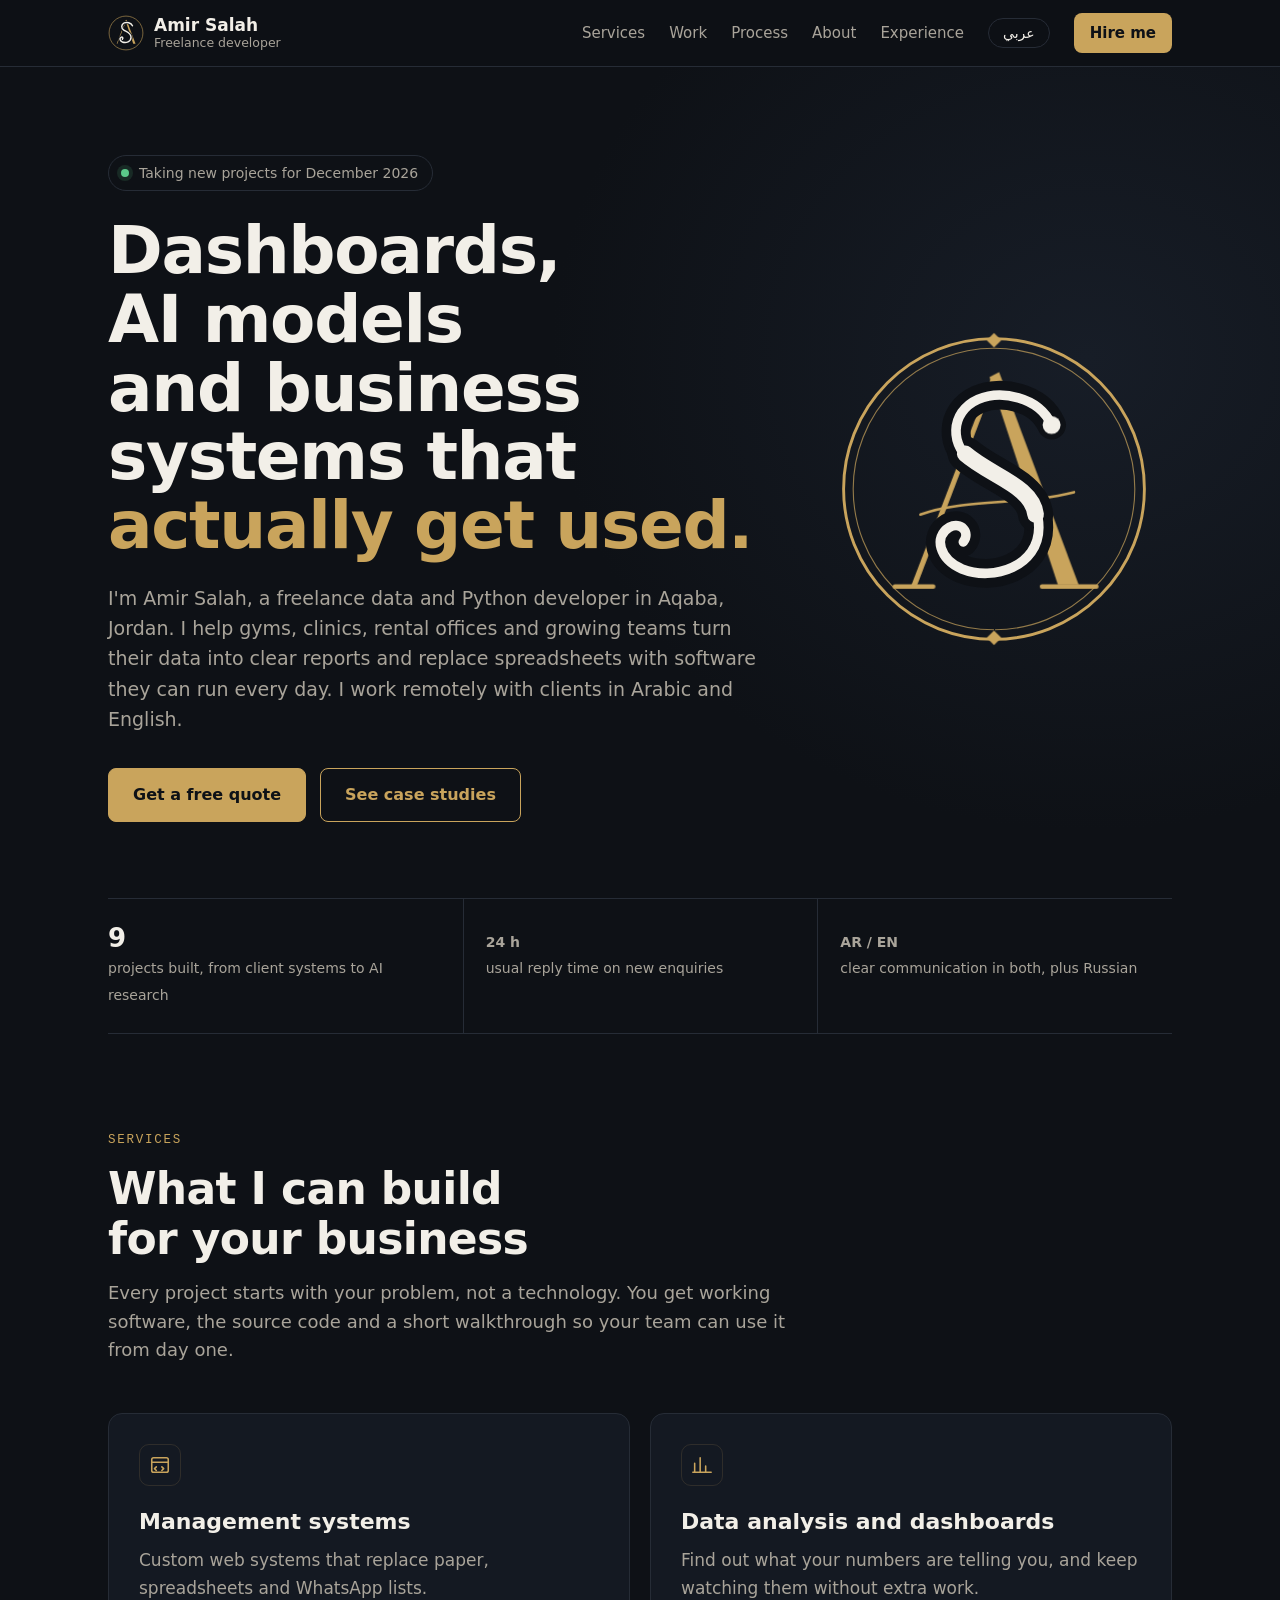
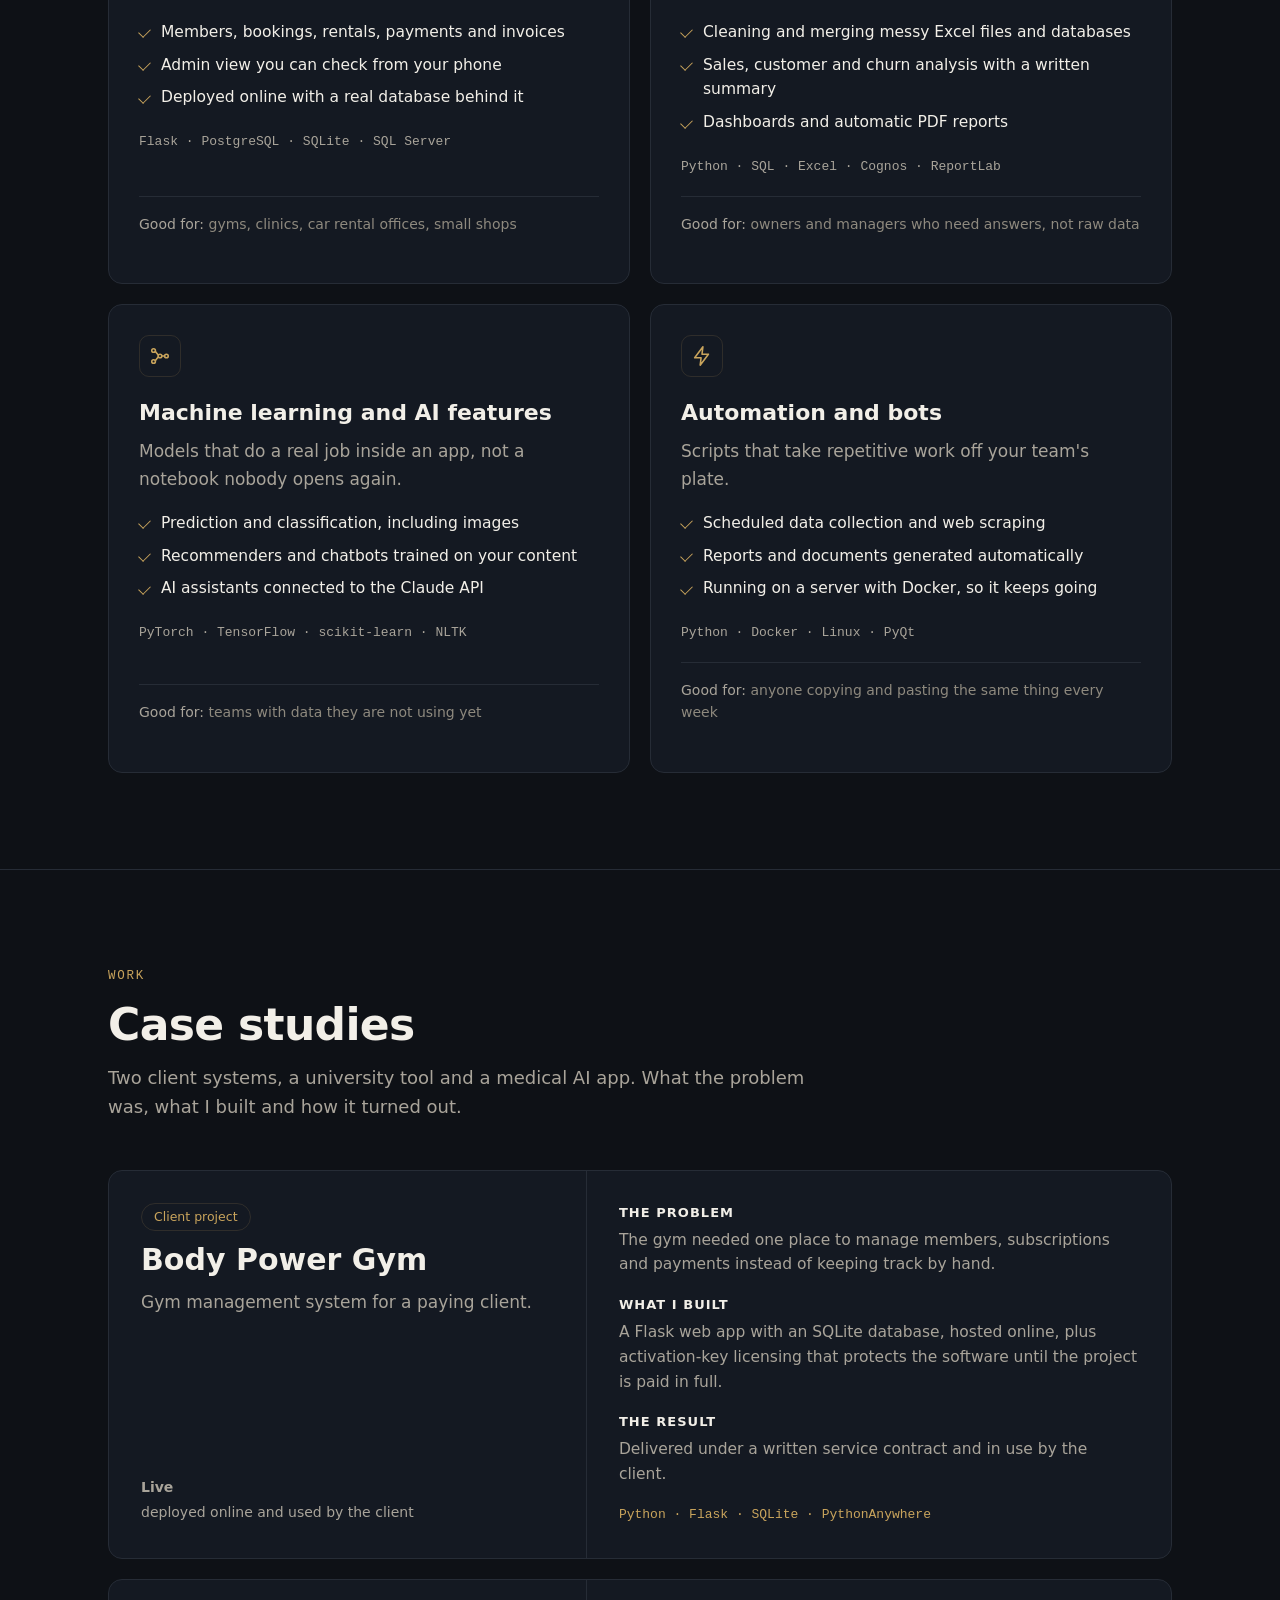
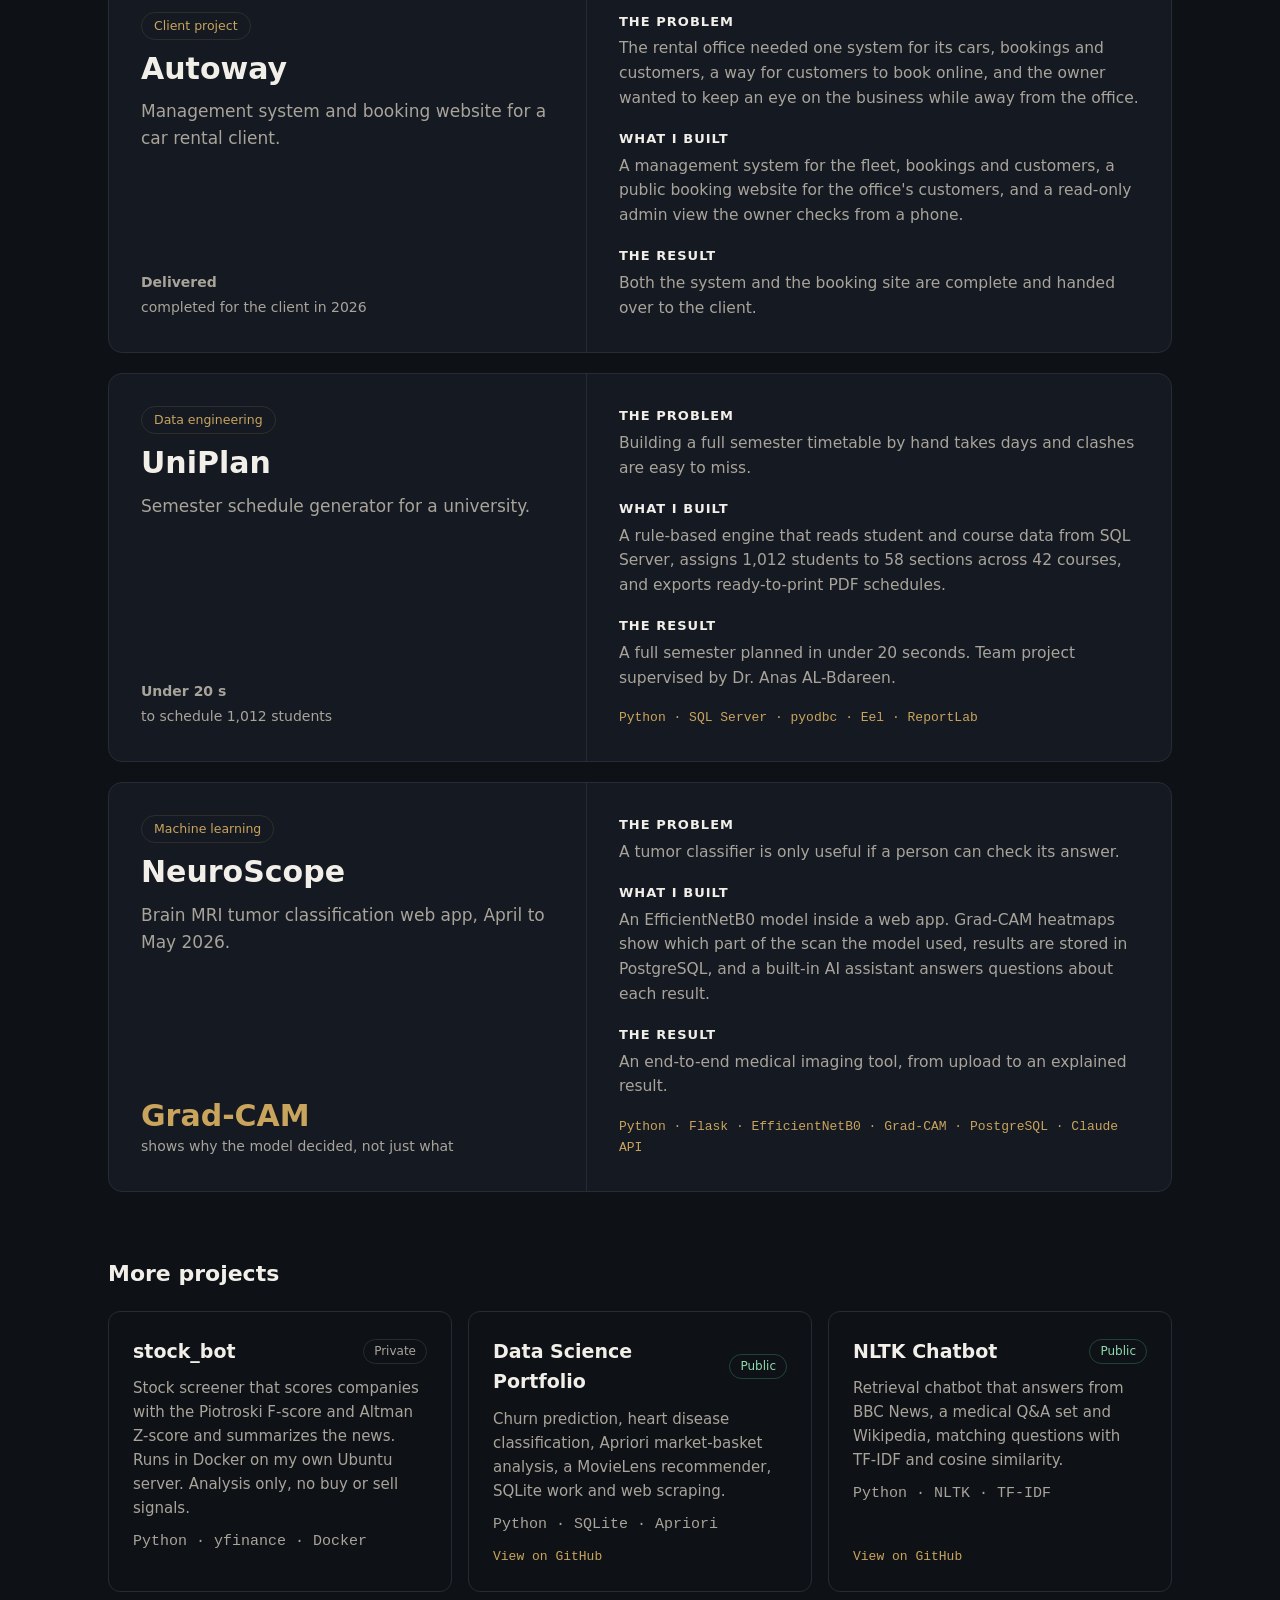
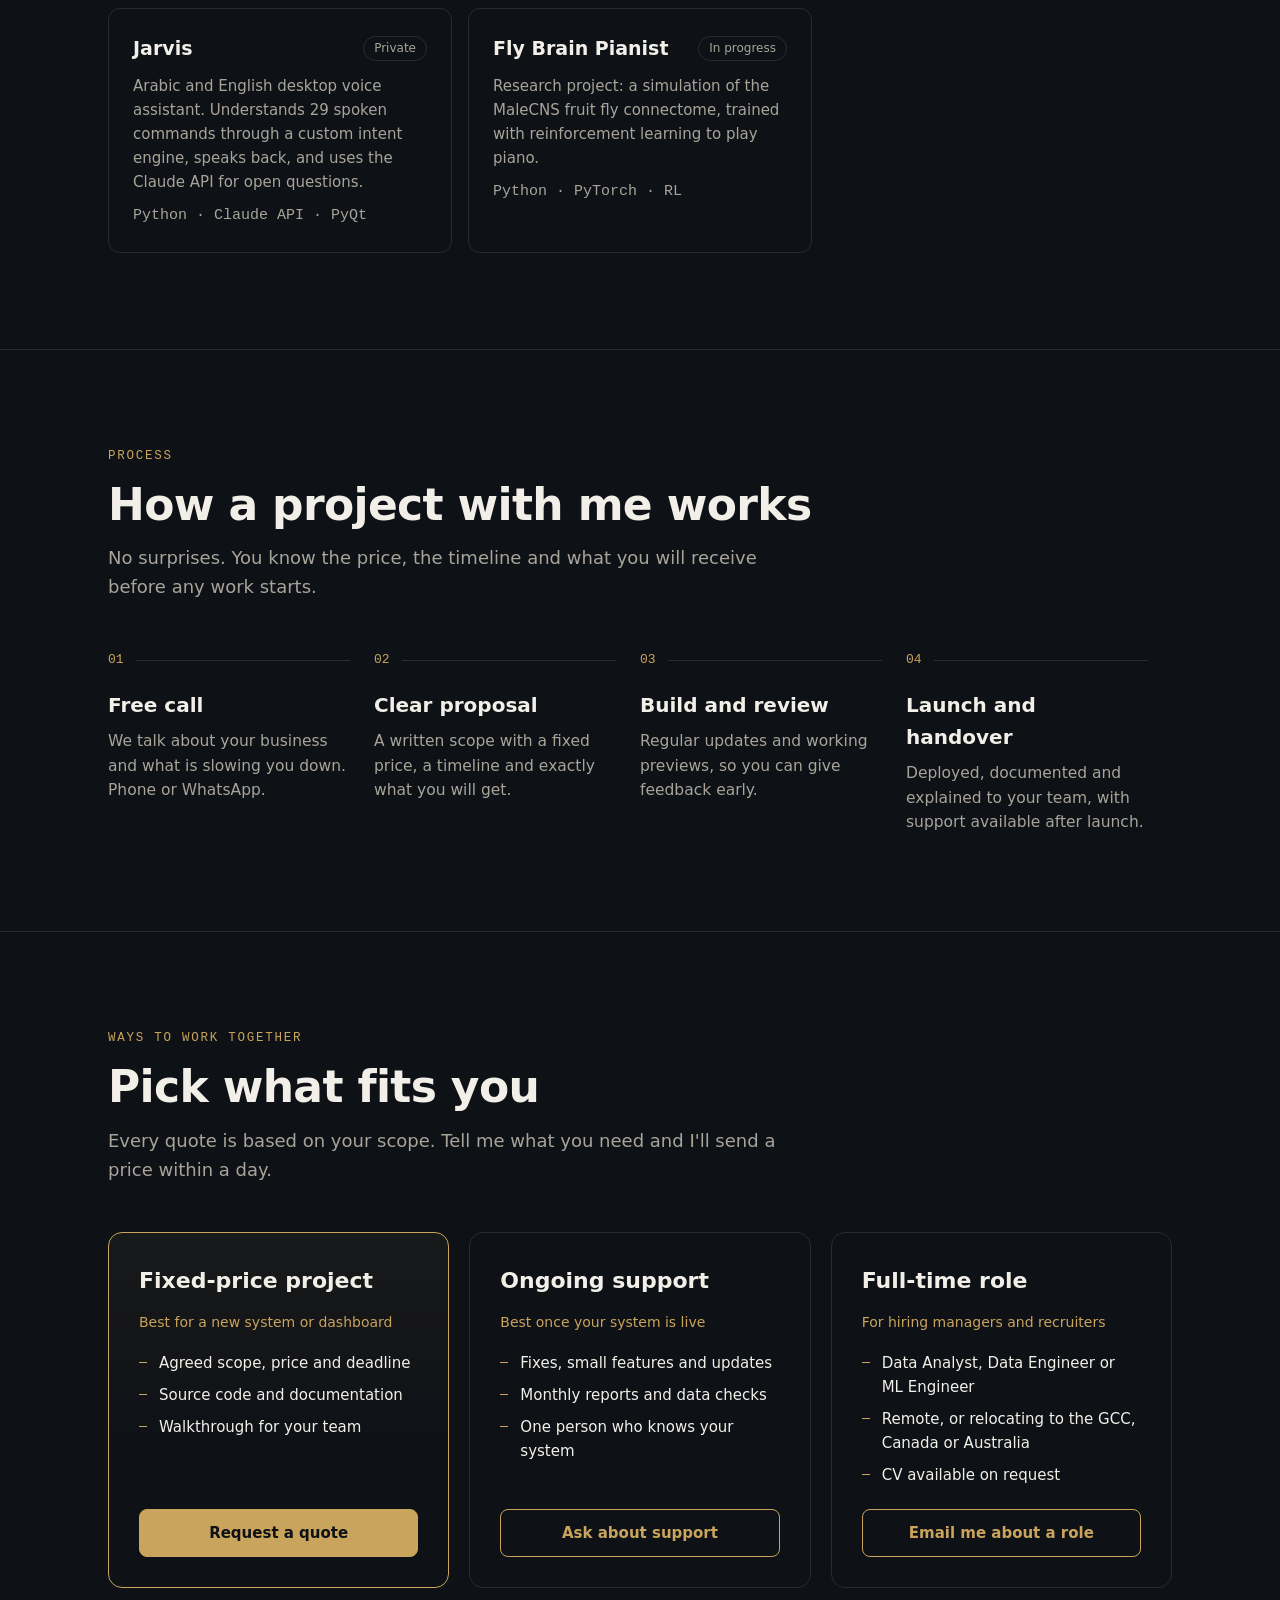
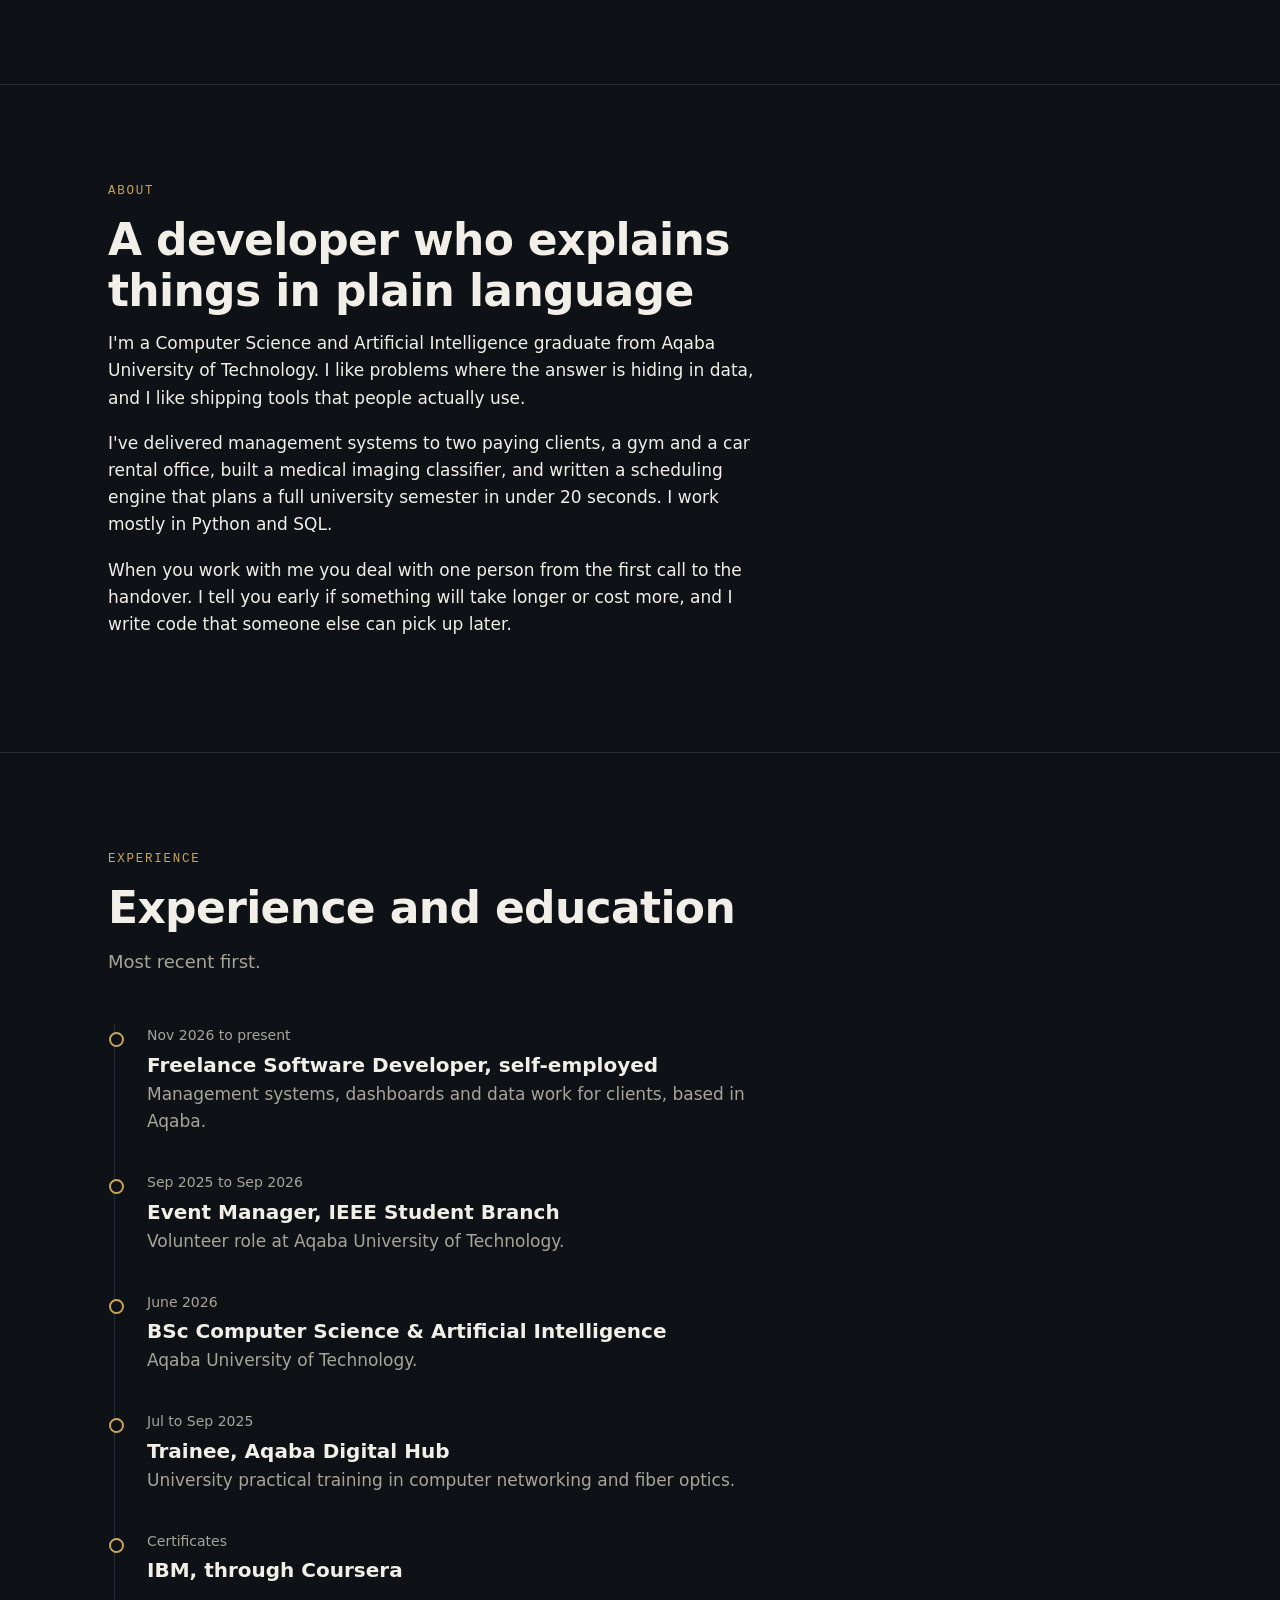
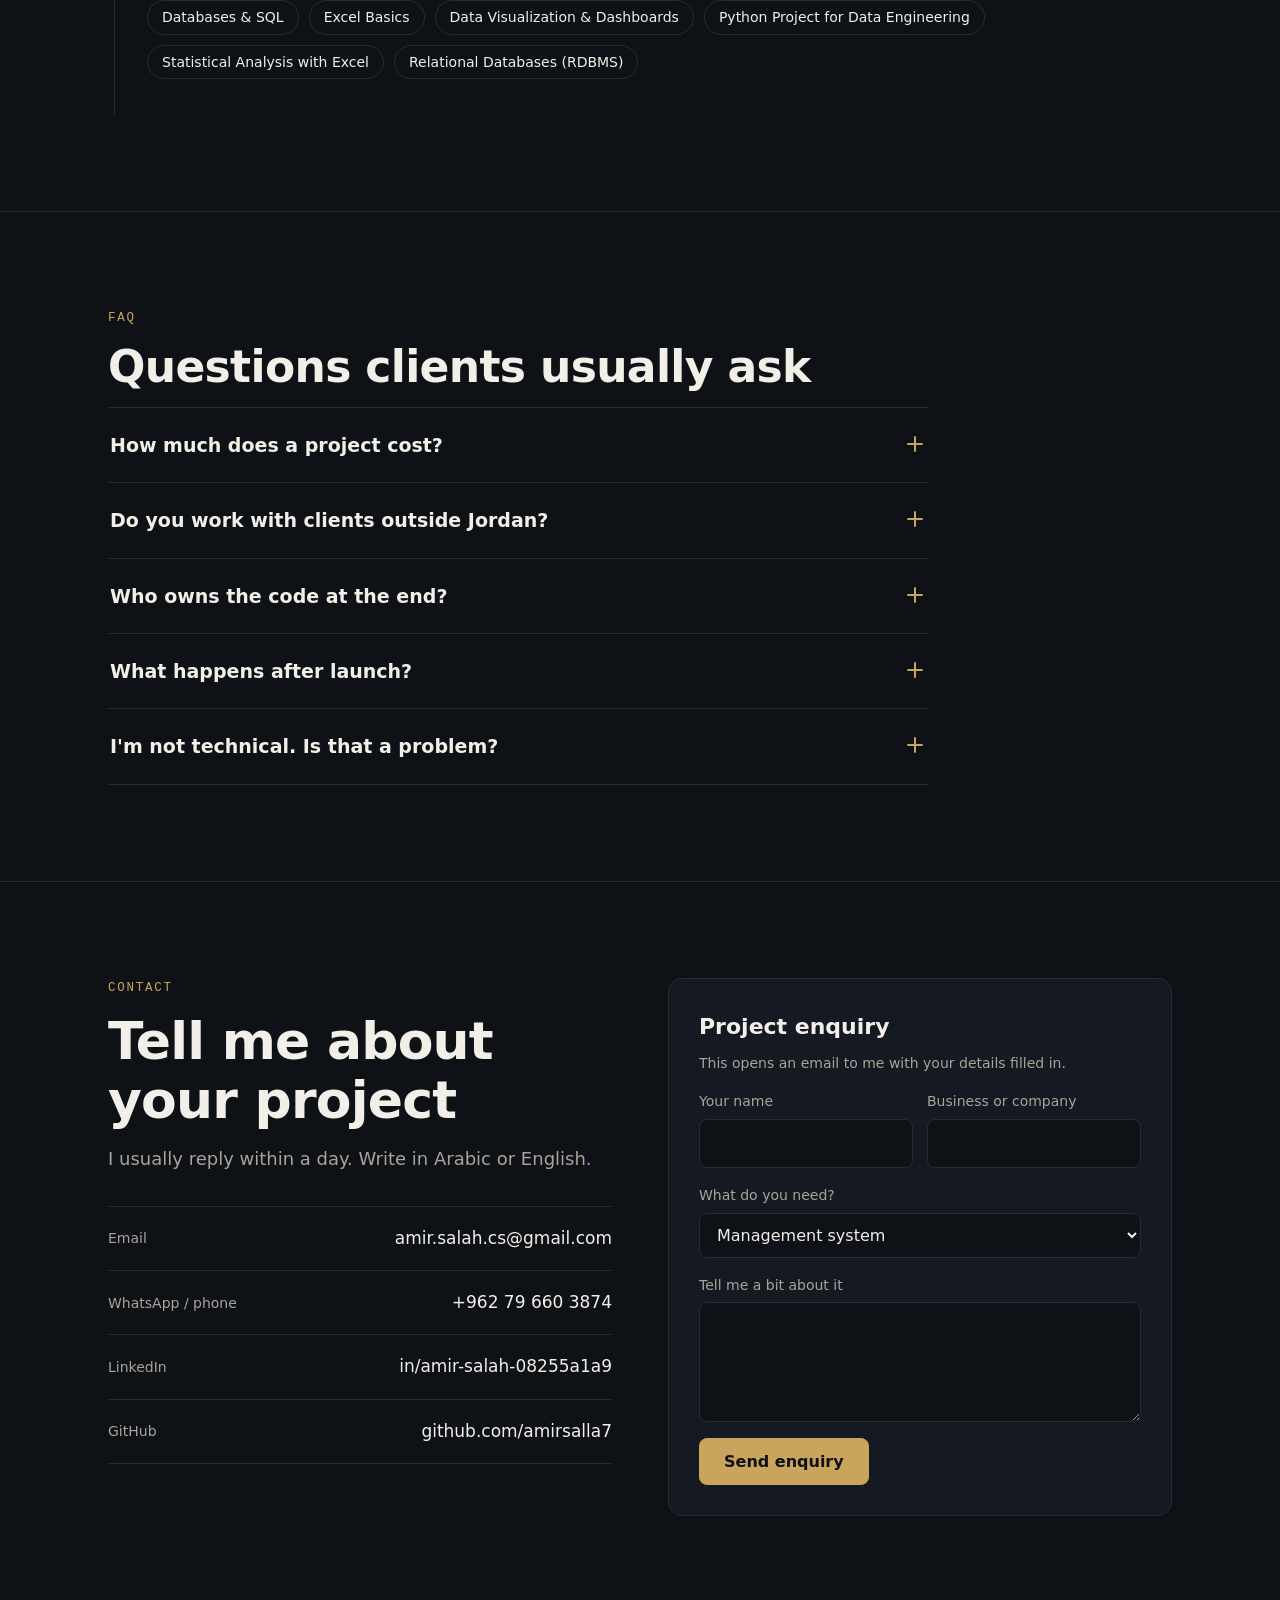
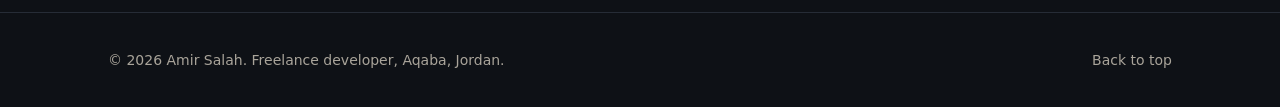
==== commit f87e3dae: "Remove video from the Free call step and the About facts list Co-Authored-By: Claude Opus 5.5 <norep" ====
--- a/index.html
+++ b/index.html
@@ -281,7 +281,7 @@
       <h2><span class="en">How a project with me works</span><span class="ar">كيف يسير المشروع معي</span></h2>
       <p class="intro"><span class="en">No surprises. You know the price, the timeline and what you will receive before any work starts.</span><span class="ar">دون مفاجآت. تعرف السعر والمدة وما ستستلمه قبل أن يبدأ أي عمل.</span></p>
       <ol class="steps">
-        <li><p class="n">01</p><h3><span class="en">Free call</span><span class="ar">مكالمة مجانية</span></h3><p><span class="en">We talk about your business and what is slowing you down. Phone, WhatsApp or video.</span><span class="ar">نتحدث عن عملك وما يعطّلك. عبر الهاتف أو واتساب أو مكالمة فيديو.</span></p></li>
+        <li><p class="n">01</p><h3><span class="en">Free call</span><span class="ar">مكالمة مجانية</span></h3><p><span class="en">We talk about your business and what is slowing you down. Phone or WhatsApp.</span><span class="ar">نتحدث عن عملك وما يعطّلك. عبر الهاتف أو واتساب.</span></p></li>
         <li><p class="n">02</p><h3><span class="en">Clear proposal</span><span class="ar">عرض واضح</span></h3><p><span class="en">A written scope with a fixed price, a timeline and exactly what you will get.</span><span class="ar">نطاق عمل مكتوب بسعر ثابت ومدة محددة وما ستستلمه بالضبط.</span></p></li>
         <li><p class="n">03</p><h3><span class="en">Build and review</span><span class="ar">التنفيذ والمراجعة</span></h3><p><span class="en">Regular updates and working previews, so you can give feedback early.</span><span class="ar">تحديثات منتظمة ونسخ تجريبية تعمل، لتعطي ملاحظاتك مبكراً.</span></p></li>
         <li><p class="n">04</p><h3><span class="en">Launch and handover</span><span class="ar">الإطلاق والتسليم</span></h3><p><span class="en">Deployed, documented and explained to your team, with support available after launch.</span><span class="ar">نشر وتوثيق وشرح لفريقك، مع دعم متاح بعد الإطلاق.</span></p></li>
@@ -344,13 +344,6 @@
           <p class="en">When you work with me you deal with one person from the first call to the handover. I tell you early if something will take longer or cost more, and I write code that someone else can pick up later.</p>
           <p class="ar">عندما تعمل معي تتعامل مع شخص واحد من أول مكالمة حتى التسليم. أخبرك مبكراً إن كان شيء سيتأخر أو سيكلف أكثر، وأكتب كوداً يستطيع غيري متابعته لاحقاً.</p>
         </div>
-        <dl class="facts">
-          <div><dt><span class="en">Based in</span><span class="ar">مكان الإقامة</span></dt><dd><span class="en">Aqaba, Jordan (UTC+3)</span><span class="ar">العقبة، الأردن (UTC+3)</span></dd></div>
-          <div><dt><span class="en">Works with</span><span class="ar">أعمل مع</span></dt><dd><span class="en">Clients in Jordan and abroad, remotely</span><span class="ar">عملاء في الأردن وخارجه، عن بُعد</span></dd></div>
-          <div><dt><span class="en">Open to relocating</span><span class="ar">مستعد للانتقال إلى</span></dt><dd><span class="en">UAE, Saudi Arabia, Qatar, Kuwait, Canada, Australia</span><span class="ar">الإمارات، السعودية، قطر، الكويت، كندا، أستراليا</span></dd></div>
-          <div><dt><span class="en">Education</span><span class="ar">التعليم</span></dt><dd><span class="en">BSc Computer Science &amp; AI, June 2026</span><span class="ar">بكالوريوس علوم الحاسوب والذكاء الاصطناعي، حزيران 2026</span></dd></div>
-          <div><dt><span class="en">Languages</span><span class="ar">اللغات</span></dt><dd><span class="en">Arabic, English, Russian</span><span class="ar">العربية، الإنجليزية، الروسية</span></dd></div>
-        </dl>
       </div>
     </div>
   </section>
--- a/assets/site.css
+++ b/assets/site.css
@@ -160,7 +160,7 @@
 @media (max-width:860px){ .engage{grid-template-columns:1fr} }
 
 /* about */
-.about{display:grid;grid-template-columns:1.2fr .8fr;gap:56px}
+.about{max-width:720px}
 .about p{max-width:62ch;margin-bottom:18px}
 .facts{border-inline-start:1px solid var(--gold);padding-inline-start:28px;display:grid;gap:20px;align-content:start}
 .facts dt{font-size:14px;color:var(--muted)}
